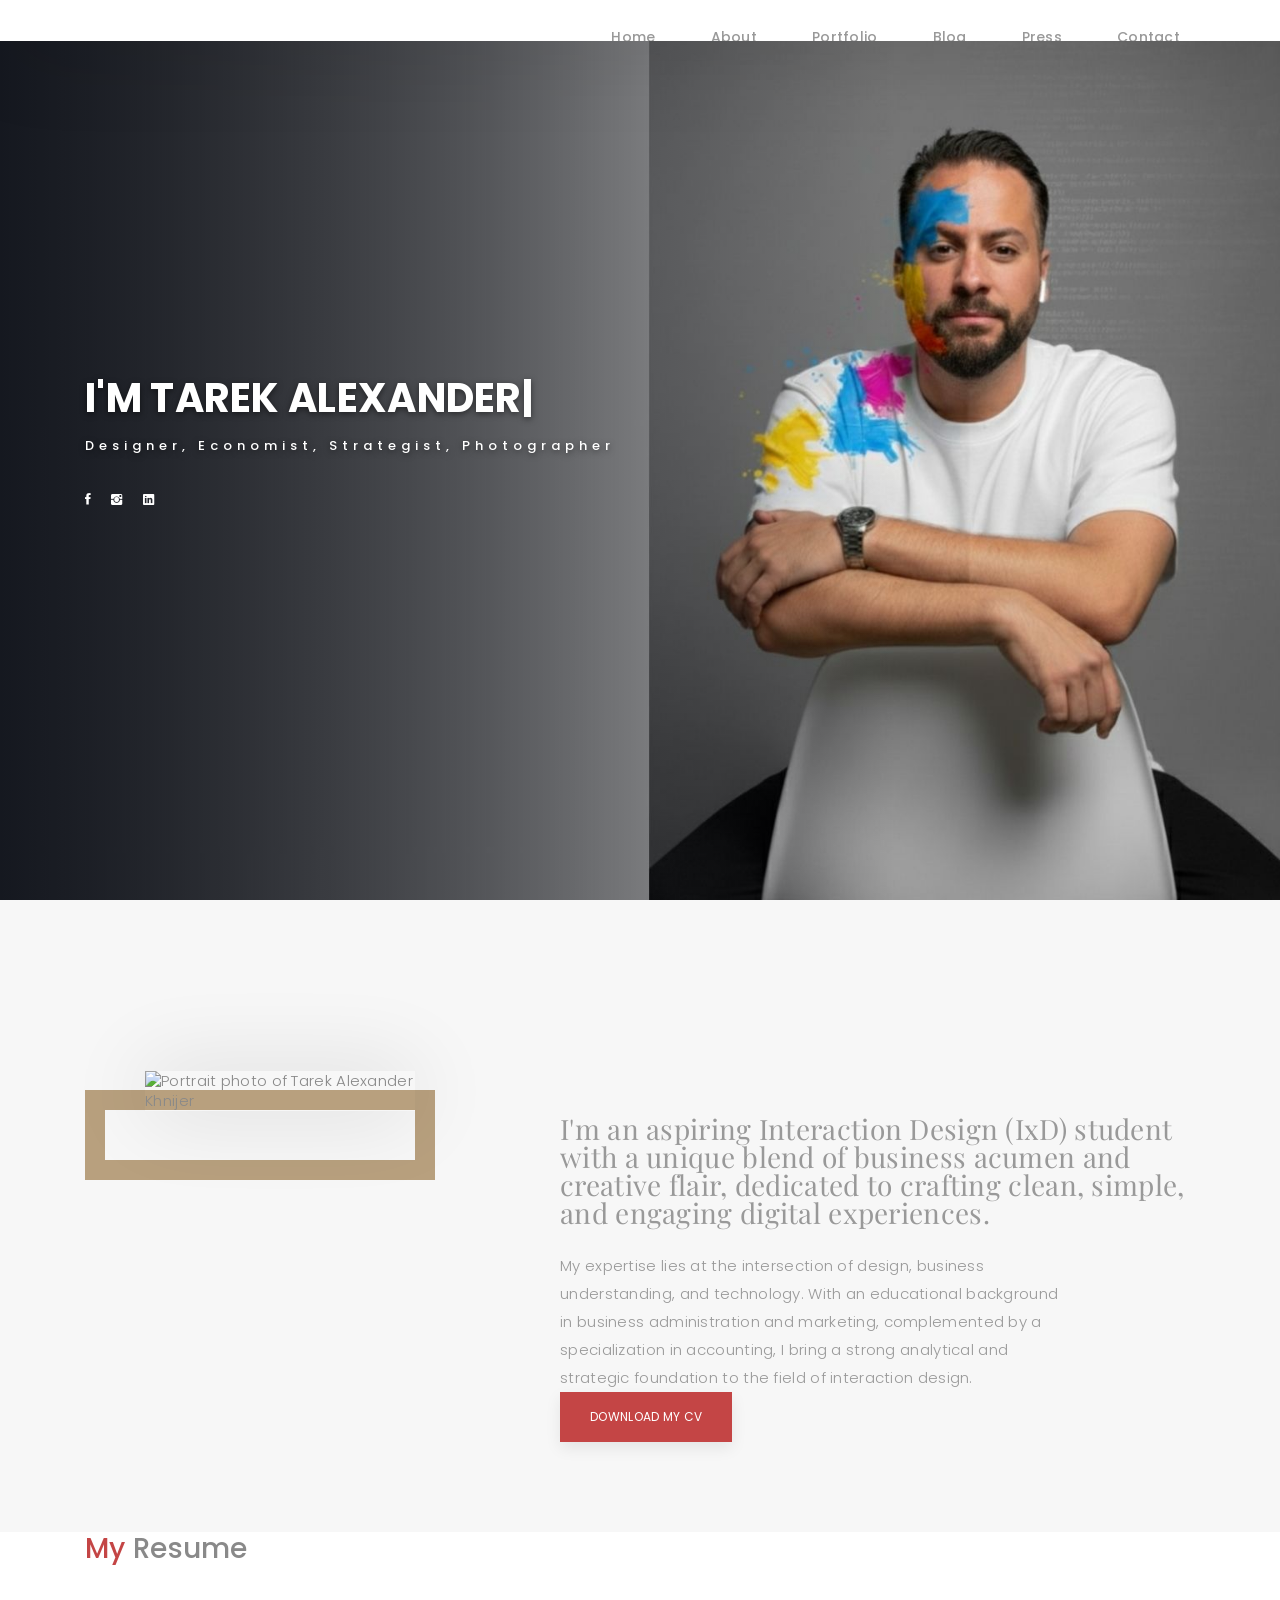
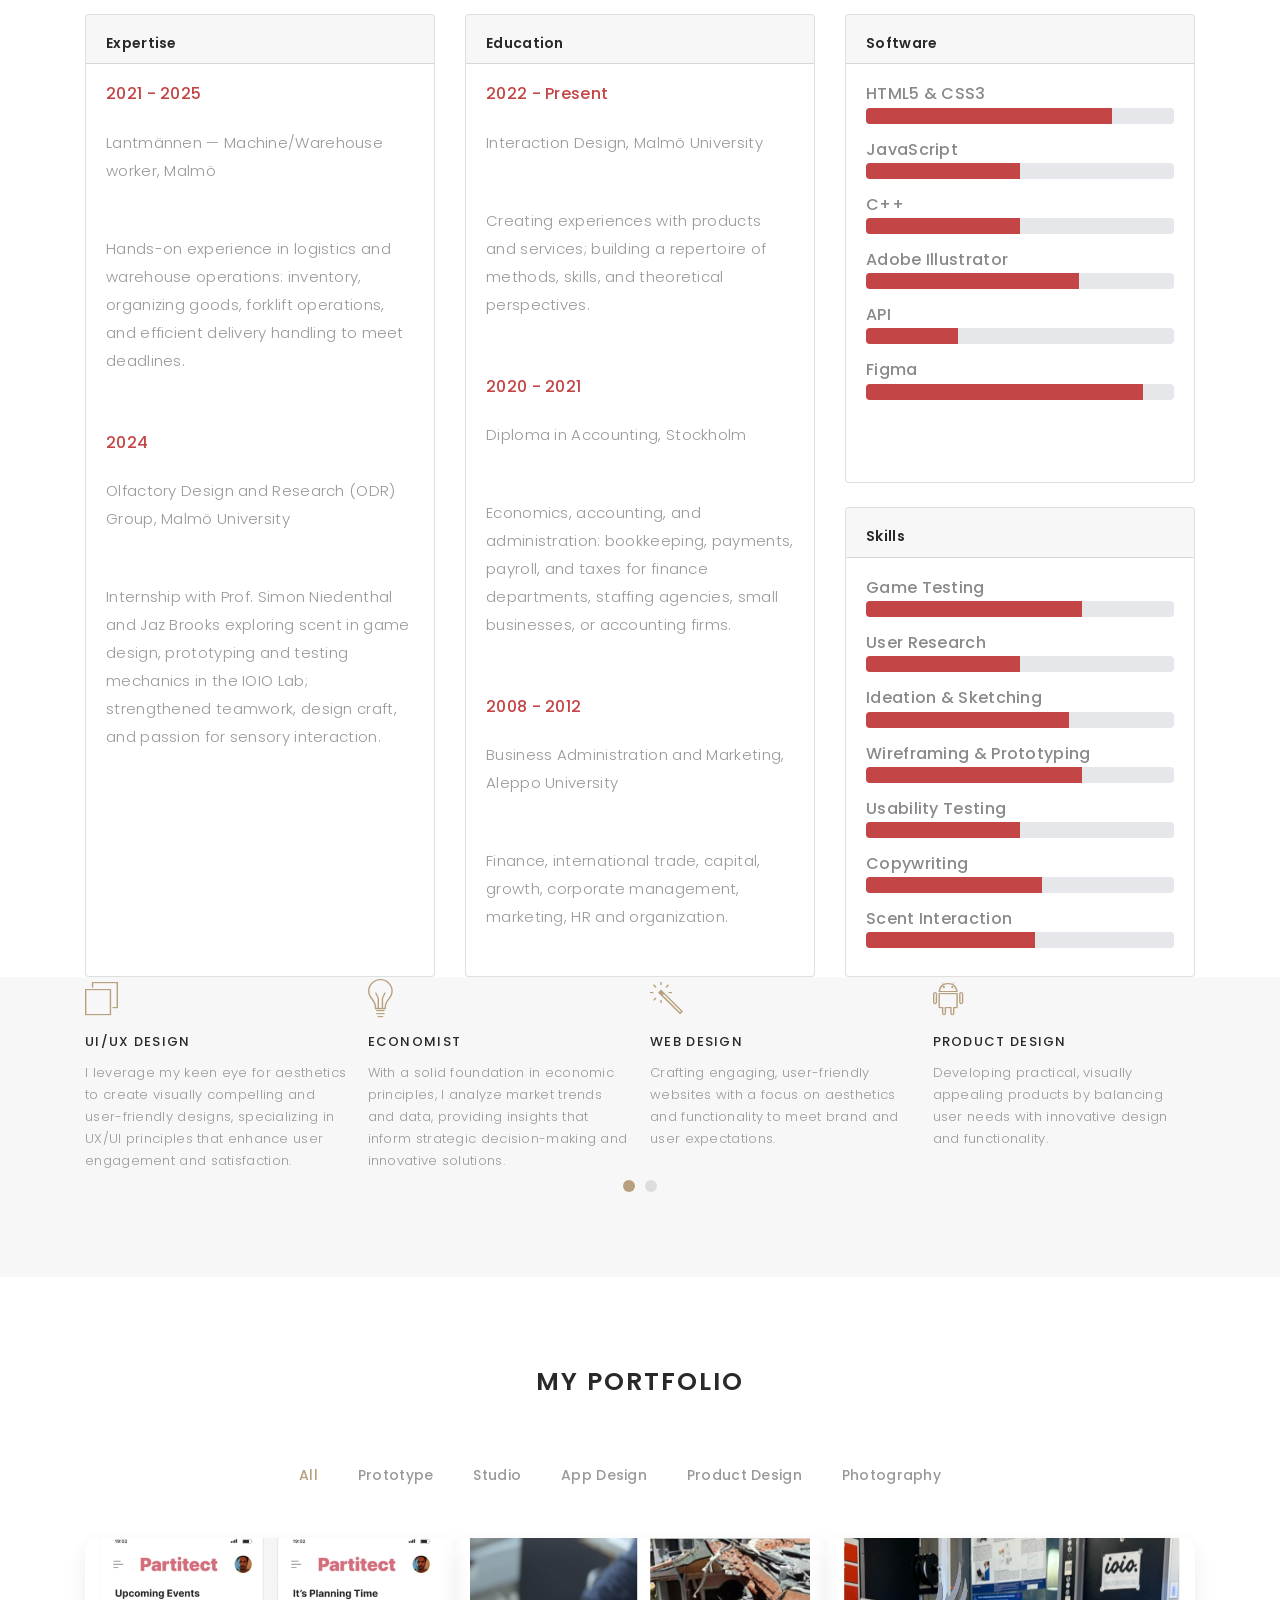
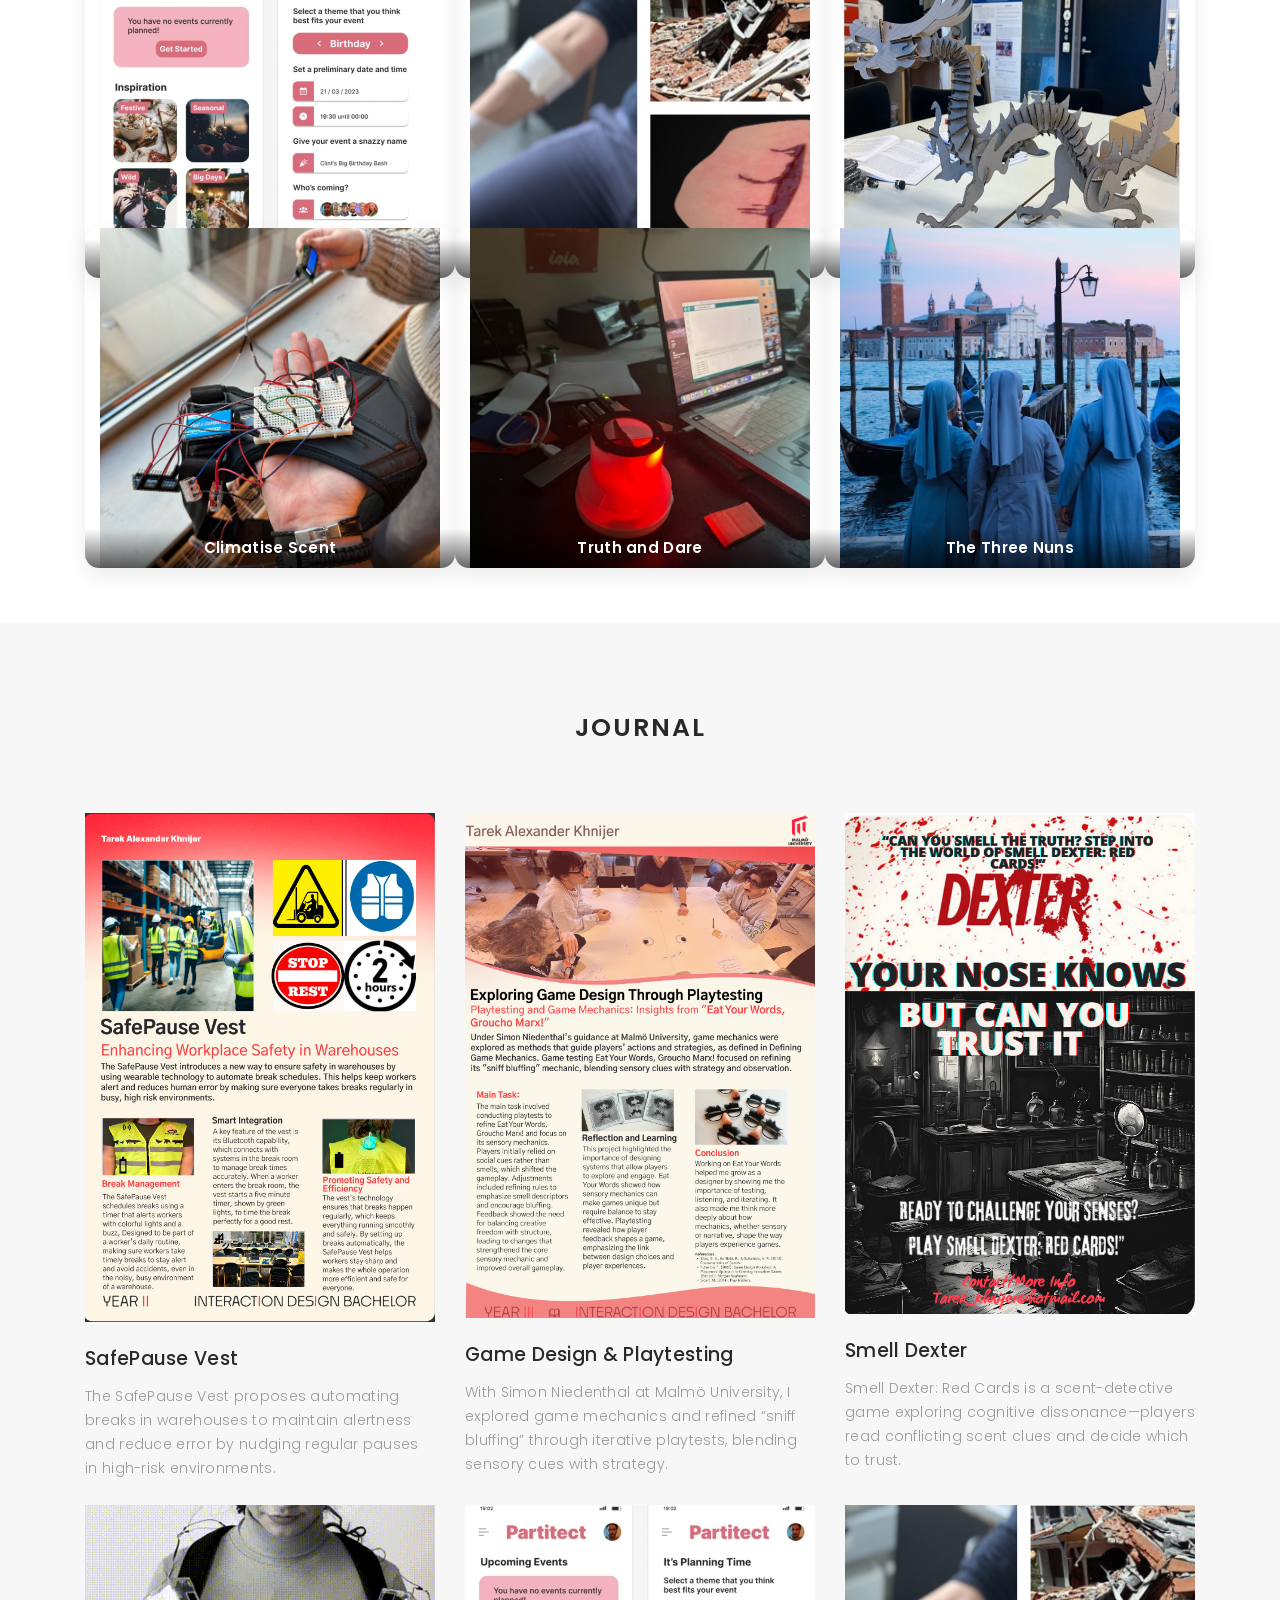
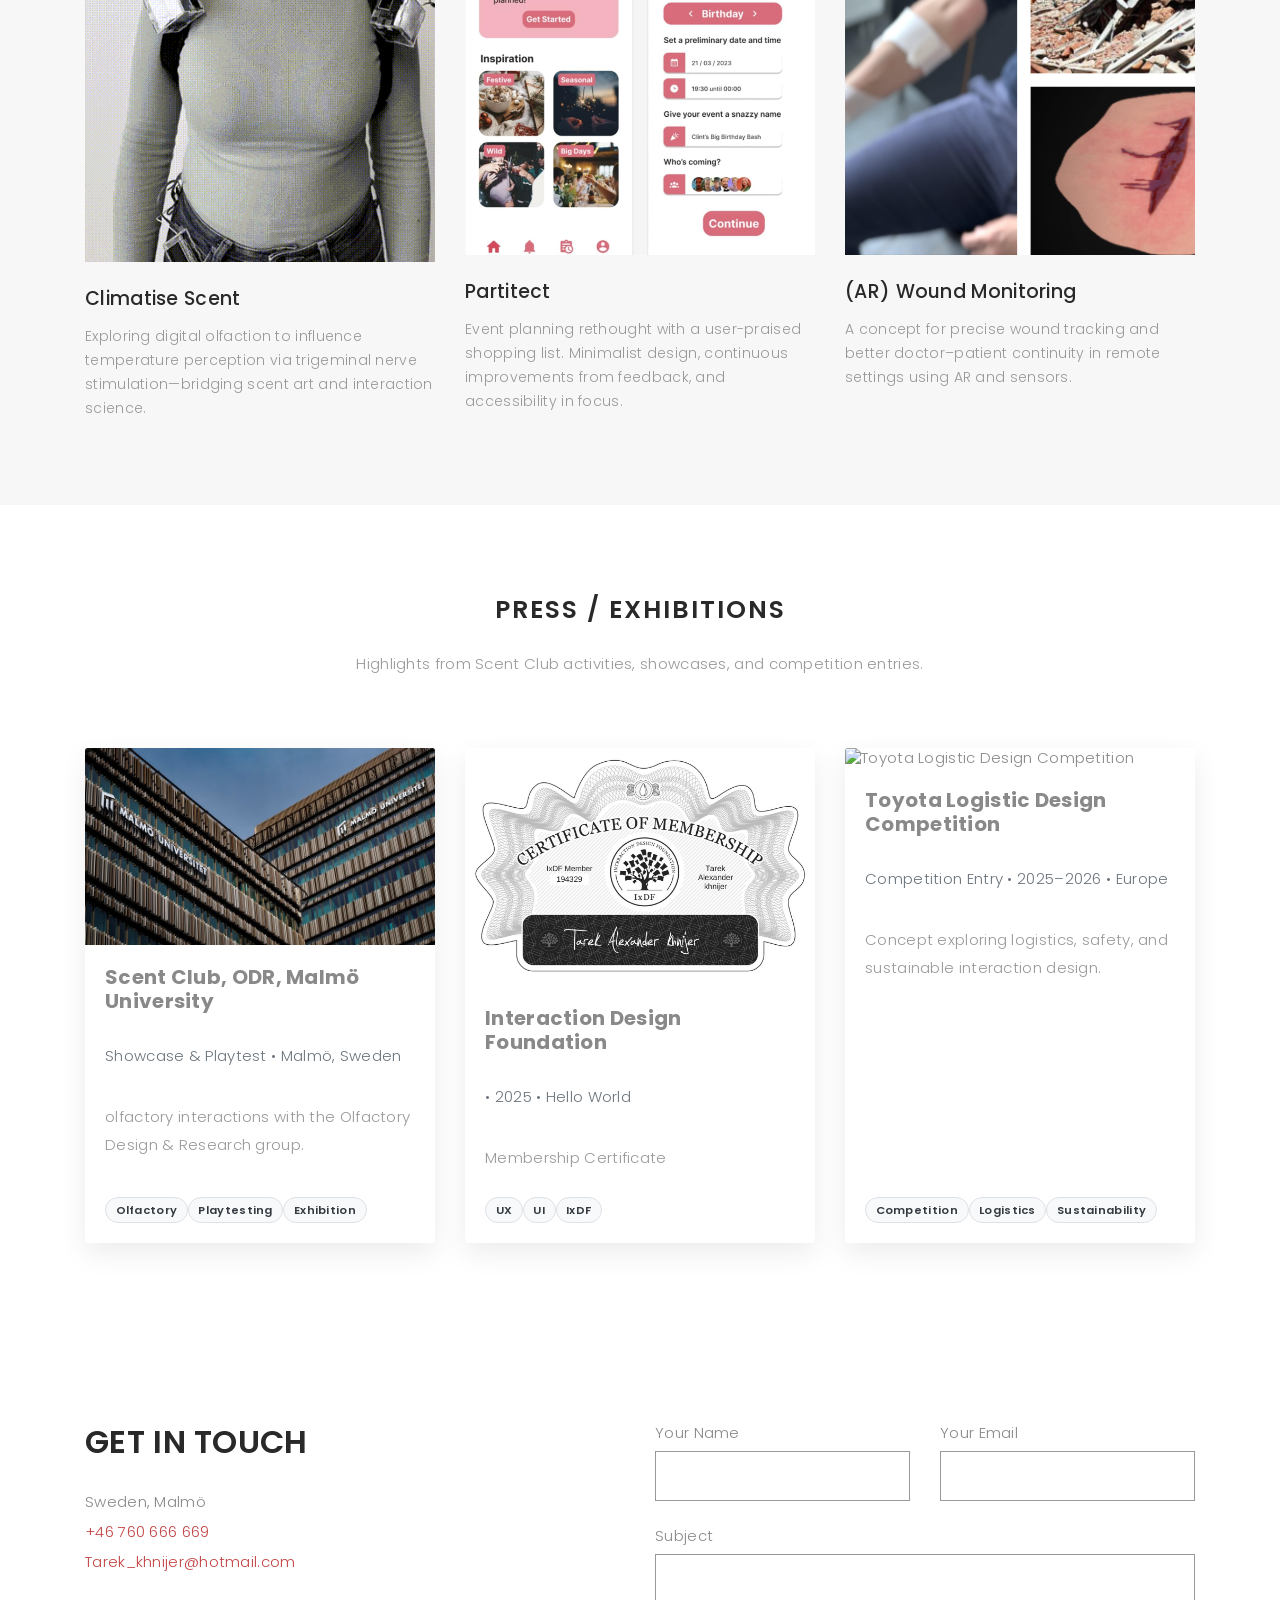
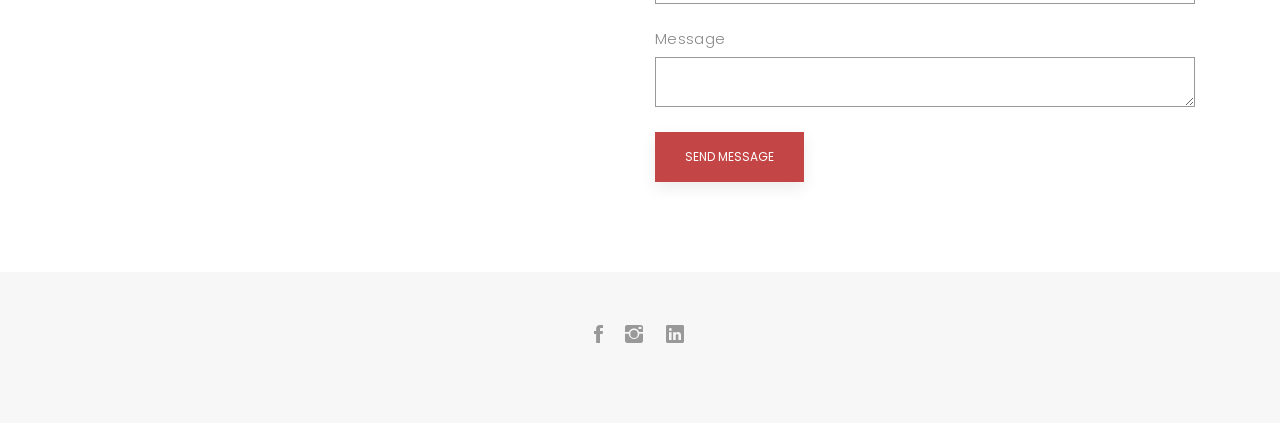
==== index.html @ e1e7cd3e "Update index.html old version 11okt from my laptop" ====
<!DOCTYPE html>
<html lang="en">
<head>
  <!-- meta -->
  <meta charset="utf-8">
  <meta content="width=device-width, initial-scale=1.0" name="viewport">

  <title>Tarek Alexander Khnijer</title>

  <!-- Meta Title -->
  <meta name="title" content="Tarek Alexander Khnijer | Interaction Designer & Portfolio">
  <!-- Meta Description (EN + SV) -->
  <meta name="description" content="Portfolio of Tarek Alexander Khnijer, Interaction Design student in Malmö. Interaktionsdesigner i Malmö med bakgrund inom företagsekonomi och marknadsföring, fokuserar på UX, prototyper och sensorisk design.">
  <!-- Meta Keywords (EN + SV) -->
  <meta name="keywords" content="Tarek Khnijer, Portfolio, Interaction Design, Interaktionsdesign, UX, UI, Prototyping, Game Testing, Speldesign, Malmö University, Malmö Universitet, Designer, Kreativ strategi, Digitala upplevelser, Scent Interaction">

  <!-- Google Fonts -->
  <link href="https://fonts.googleapis.com/css?family=Poppins:300,300i,400,400i,500,500i,600,600i,700,700i|Playfair+Display:400,400i,700,700i,900,900i" rel="stylesheet">

  <!-- Bootstrap CSS File -->
  <link href="lib/bootstrap/css/bootstrap.min.css" rel="stylesheet">

  <!-- Libraries CSS Files -->
  <link href="lib/ionicons/css/ionicons.min.css" rel="stylesheet">
  <link href="lib/owlcarousel/assets/owl.carousel.min.css" rel="stylesheet">
  <link href="lib/magnific-popup/magnific-popup.css" rel="stylesheet">
  <link href="lib/hover/hover.min.css" rel="stylesheet">

  <!-- Main Stylesheet File -->
  <link href="css/style.css" rel="stylesheet">

  <!-- Responsive css -->
  <link href="css/responsive.css" rel="stylesheet">

  <!-- Favicon -->
  <link rel="shortcut icon" href="images/favicon.png">

  <!-- ======================= Custom Overrides ======================= -->
  <style>
    :root{
      --brand:#c44545;        /* أحمر ناعم */
      --brand-600:#a83232;    /* أغمق للهوفر */
      --gold:#d4af37;         /* الذهبي */
      --grey:#dcdcdc;         /* الرمادي الفاتح */
      --ink:#111111;          /* النص */
      --bg:#ffffff;           /* الخلفية */
    }
    #press .card { border:0; box-shadow:0 10px 28px rgba(0,0,0,.08); transition: all .2s ease; }
#press .card:hover { transform:translateY(-3px); box-shadow:0 16px 40px rgba(0,0,0,.12); }
#press .badge { border-radius:999px; padding:.4rem .6rem; font-weight:600; }
#press .card-title { font-weight:700; }
@media (prefers-color-scheme: dark){
  #press .card { background:#0f1524; }
}

    /* الوضع الليلي */
    @media (prefers-color-scheme: dark){
      :root{
        --bg:#0b0f19;
        --ink:#e5e7eb;
        --grey:#334155;
      }
      body{ background:var(--bg); color:var(--ink); }
    }

    /* نصوص وروابط */
    .text-brand, .text-danger{ color:var(--brand) !important; }
    a{ color:var(--brand); text-decoration:none; transition:color .2s ease; }
    a:hover{ color:var(--brand-600); }
    a:focus{ outline:3px solid var(--brand-600); outline-offset:2px; border-radius:4px; }

    /* أزرار (توافق مع البراند) */
    .btn, .btn-brand, .btn-danger{
      transform: translateY(0);
      transition: transform .15s ease, box-shadow .2s ease, background-color .2s ease, border-color .2s ease;
      box-shadow: 0 6px 16px rgba(0,0,0,.08);
      cursor: pointer;
    }
    .btn-brand, .btn-danger{
      background:var(--brand); border-color:var(--brand); color:#fff;
    }
    .btn-brand:hover, .btn-danger:hover{
      background:var(--brand-600); border-color:var(--brand-600);
      transform: translateY(-2px); box-shadow: 0 12px 24px rgba(0,0,0,.12);
    }
    .btn-outline-light{
      border:1px solid rgba(255,255,255,.75); color:#fff;
    }
    .btn-outline-light:hover{ background:rgba(255,255,255,.12); }

    /* =================== الهيدر بخلفية دافئة + تظليل يسار =================== */
    #header.home{
      position: relative;
      min-height:100vh;
      display:flex; align-items:center;
      color:#fff;
      /* نفصل خصائص الخلفية لضبطها بالموبايل */
      background-image:
        linear-gradient(to right, rgba(11,15,25,.75) 0%, rgba(11,15,25,.35) 40%, rgba(11,15,25,0) 70%),
        url('images/home-bg.jpg');
      background-repeat: no-repeat;
      background-size: cover;
      background-position: center right;
      background-attachment: fixed; /* ثابت على الديسكتوب */
      transition: background-position .6s ease;
    }
    #header.home:hover{ background-position: calc(100% - 10px) center; }
    #header .header-content h1, #header .header-content p{
      color:#fff; text-shadow:0 2px 6px rgba(0,0,0,.5);
    }

    /* موبايل/أجهزة لمس: ألغِ fixed لتفادي مشاكل iOS/Android */
    @media (max-width: 991.98px){
      #header.home{
        background-attachment: scroll;
        background-position: center; /* أكثر أمانًا على الشاشات الصغيرة */
      }
    }

    /* بورتفوليو: نص فوق الصور مقروء دائمًا */
    .image-text{
      position:absolute; left:0; right:0; bottom:0; padding:.6rem .8rem; color:#fff; font-weight:600;
      background:linear-gradient(to top, rgba(0,0,0,.6), rgba(0,0,0,0));
    }

    /* Progress bars */
    .progress{ background:#e5e7eb; }
    .progress-bar.bg-danger, .progress-bar.bg-brand{ background:var(--brand) !important; }

    /* تفاعل خفيف لثَمبنايل البورتفوليو */
    .portfolio-thumbnail{ position:relative; overflow:hidden; border-radius:14px; transition: transform .2s ease, box-shadow .25s ease; box-shadow:0 8px 20px rgba(0,0,0,.08); }
    .portfolio-thumbnail img{ display:block; width:100%; transition: transform .35s ease; }
    .portfolio-thumbnail:hover{ transform: translateY(-4px); box-shadow:0 16px 32px rgba(0,0,0,.14); }
    .portfolio-thumbnail:hover img{ transform: scale(1.04); }

    /* =================== مساواة ارتفاع بطاقات الـ Resume =================== */
    #resume .row.equalize{
      display:flex; flex-wrap:wrap; align-items:stretch;
    }
    #resume .row.equalize > [class*="col-"]{
      display:flex; flex-direction:column;
    }
    #resume .row.equalize .card{
      display:flex; flex-direction:column; flex:1 1 auto; justify-content:space-between;
    }
    #resume .row.equalize .card-body{
      display:flex; flex-direction:column; flex:1 1 auto;
    }

    /* احترام تقليل الحركة */
    @media (prefers-reduced-motion: reduce){
      *{ transition:none !important; animation:none !important; }
    }
    @media (max-width: 768px) {
  .hero {
    background-position: 90% center !important; /* جرّب 85–95% حسب صورتك */
  }
}

  </style>
</head>

<body>

  <!-- start section navbar -->
  <nav id="main-nav">
    <div class="row">
      <div class="container">

        

        <div class="responsive"><i data-icon="m" class="ion-navicon-round" aria-label="Open navigation"></i></div>

        <ul class="nav-menu list-unstyled">
          <li><a href="#header" class="smoothScroll">Home</a></li>
          <li><a href="#about" class="smoothScroll">About</a></li>
          <li><a href="#portfolio" class="smoothScroll">Portfolio</a></li>
          <li><a href="#journal" class="smoothScroll">Blog</a></li>
          <li><a href="#press" class="smoothScroll">Press</a></li>
          <li><a href="#contact" class="smoothScroll">Contact</a></li>
        </ul>

      </div>
    </div>
  </nav>
  <!-- End section navbar -->

  <!-- start section header -->
  <div id="header" class="home">
    <div class="container">
      <div class="header-content">
        <h1>I'm <span class="typed"></span></h1>
        <p>Designer, Economist, Strategist, Photographer</p>

        <ul class="list-unstyled list-social">
          <li><a href="https://www.facebook.com/share/1CvKpyGq5f/?mibextid=wwXIfr" target="_blank" rel="noopener" aria-label="Facebook"><i class="ion-social-facebook"></i></a></li>
          <li><a href="https://www.instagram.com/tarekalexanderkhnijer?igsh=MWh1aDJ3eDNhaWhnZA%3D%3D&utm_source=qr" target="_blank" rel="noopener" aria-label="Instagram"><i class="ion-social-instagram"></i></a></li>
          <li><a href="https://www.linkedin.com/in/tarek-alexander-khnijer-a9a128128" target="_blank" rel="noopener" aria-label="LinkedIn"><i class="ion-social-linkedin"></i></a></li>
        </ul>

       
      </div>
    </div>
  </div>
  <!-- End section header -->

  <!-- start section about us -->
  <div id="about" class="paddsection">
    <div class="container">
      <div class="row justify-content-between">

        <div class="col-lg-4">
          <div class="div-img-bg">
            <div class="about-img">
              <img src="images/me.jpg" class="img-responsive" alt="Portrait photo of Tarek Alexander Khnijer" loading="lazy">
            </div>
          </div>
        </div>

        <div class="col-lg-7">
          <div class="about-descr">
            <p class="p-heading">I'm an aspiring Interaction Design (IxD) student with a unique blend of business acumen and creative flair, dedicated to crafting clean, simple, and engaging digital experiences.</p>
            <p class="separator">My expertise lies at the intersection of design, business understanding, and technology. With an educational background in business administration and marketing, complemented by a specialization in accounting, I bring a strong analytical and strategic foundation to the field of interaction design.</p>
            <a href="pdf/TAREK KHNIJER CV.pdf" class="btn btn-brand"><i class="icon-down-circled2"></i> Download My CV</a>
          </div>
        </div>

      </div>
    </div>
  </div>
  <!-- end section about us -->

  <!-- Resume Section -->
  <section class="section" id="resume">
    <div class="container">
      <h3 class="mb-5"><span class="text-brand">My</span> Resume</h3>

      <!-- استخدم equalize + g-4 للمسافات -->
      <div class="row equalize g-4">
        <div class="col-md-6 col-lg-4 d-flex">
          <div class="card flex-fill h-100">
            <div class="card-header">
              <div class="mt-2">
                <h4>Expertise</h4>
                <span class="line"></span>
              </div>
            </div>
            <div class="card-body">
              <h6 class="title text-brand">2021 - 2025</h6>
              <p>Lantmännen — Machine/Warehouse worker, Malmö</p>
              <p class="subtitle">Hands-on experience in logistics and warehouse operations: inventory, organizing goods, forklift operations, and efficient delivery handling to meet deadlines.</p>
              <hr>
              <h6 class="title text-brand">2024</h6>
              <p>Olfactory Design and Research (ODR) Group, Malmö University</p>
              <p class="subtitle">Internship with Prof. Simon Niedenthal and Jaz Brooks exploring scent in game design, prototyping and testing mechanics in the IOIO Lab; strengthened teamwork, design craft, and passion for sensory interaction.</p>
              <div class="mt-auto"></div>
            </div>
          </div>
        </div>

        <div class="col-md-6 col-lg-4 d-flex">
          <div class="card flex-fill h-100">
            <div class="card-header">
              <div class="mt-2">
                <h4>Education</h4>
                <span class="line"></span>
              </div>
            </div>
            <div class="card-body">
              <h6 class="title text-brand">2022 - Present</h6>
              <p>Interaction Design, Malmö University</p>
              <p class="subtitle">Creating experiences with products and services; building a repertoire of methods, skills, and theoretical perspectives.</p>
              <hr>
              <h6 class="title text-brand">2020 - 2021</h6>
              <p>Diploma in Accounting, Stockholm</p>
              <p class="subtitle">Economics, accounting, and administration: bookkeeping, payments, payroll, and taxes for finance departments, staffing agencies, small businesses, or accounting firms.</p>
              <hr>
              <h6 class="title text-brand">2008 - 2012</h6>
              <p>Business Administration and Marketing, Aleppo University</p>
              <p class="subtitle">Finance, international trade, capital, growth, corporate management, marketing, HR and organization.</p>
              <div class="mt-auto"></div>
            </div>
          </div>
        </div>

        <div class="col-lg-4 d-flex">
          <div class="card flex-fill h-100">
            <div class="card-header">
              <div class="pull-left">
                <h4 class="mt-2">Software</h4>
                <span class="line"></span>
              </div>
            </div>
            <div class="card-body pb-2">
              <h6 class="mb-1">HTML5 &amp; CSS3</h6>
              <div class="progress mb-3"><div class="progress-bar bg-brand" role="progressbar" style="width: 80%" aria-valuenow="80" aria-valuemin="0" aria-valuemax="100" aria-label="HTML & CSS skill 80%"></div></div>

              <h6 class="mb-1">JavaScript</h6>
              <div class="progress mb-3"><div class="progress-bar bg-brand" role="progressbar" style="width: 50%" aria-valuenow="50" aria-valuemin="0" aria-valuemax="100" aria-label="JavaScript skill 50%"></div></div>

              <h6 class="mb-1">C++</h6>
              <div class="progress mb-3"><div class="progress-bar bg-brand" role="progressbar" style="width: 50%" aria-valuenow="50" aria-valuemin="0" aria-valuemax="100" aria-label="C++ skill 50%"></div></div>

              <h6 class="mb-1">Adobe Illustrator</h6>
              <div class="progress mb-3"><div class="progress-bar bg-brand" role="progressbar" style="width: 69%" aria-valuenow="69" aria-valuemin="0" aria-valuemax="100" aria-label="Illustrator skill 69%"></div></div>

              <h6 class="mb-1">API</h6>
              <div class="progress mb-3"><div class="progress-bar bg-brand" role="progressbar" style="width: 30%" aria-valuenow="30" aria-valuemin="0" aria-valuemax="100" aria-label="API skill 30%"></div></div>

              <h6 class="mb-1">Figma</h6>
              <div class="progress mb-3"><div class="progress-bar bg-brand" role="progressbar" style="width: 90%" aria-valuenow="90" aria-valuemin="0" aria-valuemax="100" aria-label="Figma skill 90%"></div></div>

              <div class="mt-auto"></div>
            </div>
          </div>

          <div class="card mt-4 flex-fill h-100">
            <div class="card-header">
              <div class="pull-left">
                <h4 class="mt-2">Skills</h4>
                <span class="line"></span>
              </div>
            </div>
            <div class="card-body pb-2">
              <h6 class="mb-1">Game Testing</h6>
              <div class="progress mb-3"><div class="progress-bar bg-brand" role="progressbar" style="width: 70%" aria-valuenow="70" aria-valuemin="0" aria-valuemax="100" aria-label="Game testing 70%"></div></div>

              <h6 class="mb-1">User Research</h6>
              <div class="progress mb-3"><div class="progress-bar bg-brand" role="progressbar" style="width: 50%" aria-valuenow="50" aria-valuemin="0" aria-valuemax="100" aria-label="User research 50%"></div></div>

              <h6 class="mb-1">Ideation & Sketching</h6>
              <div class="progress mb-3"><div class="progress-bar bg-brand" role="progressbar" style="width: 66%" aria-valuenow="66" aria-valuemin="0" aria-valuemax="100" aria-label="Ideation & Sketching 66%"></div></div>

              <h6 class="mb-1">Wireframing & Prototyping</h6>
              <div class="progress mb-3"><div class="progress-bar bg-brand" role="progressbar" style="width: 70%" aria-valuenow="70" aria-valuemin="0" aria-valuemax="100" aria-label="Wireframing & Prototyping 70%"></div></div>

              <h6 class="mb-1">Usability Testing</h6>
              <div class="progress mb-3"><div class="progress-bar bg-brand" role="progressbar" style="width: 50%" aria-valuenow="50" aria-valuemin="0" aria-valuemax="100" aria-label="Usability testing 50%"></div></div>

              <h6 class="mb-1">Copywriting</h6>
              <div class="progress mb-3"><div class="progress-bar bg-brand" role="progressbar" style="width: 57%" aria-valuenow="57" aria-valuemin="0" aria-valuemax="100" aria-label="Copywriting 57%"></div></div>

              <h6 class="mb-1">Scent Interaction</h6>
              <div class="progress mb-3"><div class="progress-bar bg-brand" role="progressbar" style="width: 55%" aria-valuenow="55" aria-valuemin="0" aria-valuemax="100" aria-label="Scent interaction 55%"></div></div>

              <div class="mt-auto"></div>
            </div>
          </div>

        </div>
      </div>

    </div>
  </section>

  <!-- start section services -->
  <div id="services">
    <div class="container">
      <div class="services-carousel owl-theme">

        <div class="services-block">
          <i class="ion-ios-browsers-outline" aria-hidden="true"></i>
          <span>UI/UX DESIGN</span>
          <p class="separator">I leverage my keen eye for aesthetics to create visually compelling and user-friendly designs, specializing in UX/UI principles that enhance user engagement and satisfaction.</p>
        </div>

        <div class="services-block">
          <i class="ion-ios-lightbulb-outline" aria-hidden="true"></i>
          <span>ECONOMIST</span>
          <p class="separator">With a solid foundation in economic principles, I analyze market trends and data, providing insights that inform strategic decision-making and innovative solutions.</p>
        </div>

        <div class="services-block">
          <i class="ion-ios-color-wand-outline" aria-hidden="true"></i>
          <span>WEB DESIGN</span>
          <p class="separator">Crafting engaging, user-friendly websites with a focus on aesthetics and functionality to meet brand and user expectations.</p>
        </div>

        <div class="services-block">
          <i class="ion-social-android-outline" aria-hidden="true"></i>
          <span>PRODUCT DESIGN</span>
          <p class="separator">Developing practical, visually appealing products by balancing user needs with innovative design and functionality.</p>
        </div>

        <div class="services-block">
          <i class="ion-ios-analytics-outline" aria-hidden="true"></i>
          <span>STRATEGIST</span>
          <p class="separator">I apply a blend of analytical and creative thinking to develop comprehensive strategies that align with business goals, driving growth and competitive advantage.</p>
        </div>

        <div class="services-block">
          <i class="ion-ios-camera-outline" aria-hidden="true"></i>
          <span>PHOTOGRAPHY</span>
          <p class="separator">Capturing moments with precision and creativity to tell stories, highlight products, and enhance brand identities through visual storytelling.</p>
        </div>

      </div>
    </div>
  </div>
  <!-- end section services -->

  <!-- start section portfolio -->
  <div id="portfolio" class="text-center paddsection">
    <div class="container">
      <div class="section-title text-center">
        <h2>My Portfolio</h2>
      </div>
    </div>

    <div class="container">
      <div class="row">
        <div class="col-md-12">

          <div class="portfolio-list">
            <ul class="nav list-unstyled" id="portfolio-flters">
              <li class="filter filter-active" data-filter=".all">all</li>
              <li class="filter" data-filter=".branding">Prototype</li>
              <li class="filter" data-filter=".mockups">Studio</li>
              <li class="filter" data-filter=".uikits">App design</li>
              <li class="filter" data-filter=".webdesign">Product design</li>
              <li class="filter" data-filter=".photography">Photography</li>
            </ul>
          </div>

          <div class="portfolio-container">
            <div class="col-lg-4 col-md-6 portfolio-thumbnail all branding uikits webdesign">
              <a class="popup-img" href="images/portfolio/1.jpg">
                <img src="images/portfolio/1.jpg" alt="Partitect app – event planning shopping list UI" loading="lazy">
                <div class="image-text">PARTITECT APP</div>
              </a>
            </div>

            <div class="col-lg-4 col-md-6 portfolio-thumbnail all mockups uikits">
              <a class="popup-img" href="images/portfolio/2.jpg">
                <img src="images/portfolio/2.jpg" alt="Augmented Reality wound monitoring prototype interface" loading="lazy">
                <div class="image-text">(AR) Wound Monitoring</div>
              </a>
            </div>

            <div class="col-lg-4 col-md-6 portfolio-thumbnail all branding webdesign">
              <a class="popup-img" href="images/portfolio/3.jpg">
                <img src="images/portfolio/3.jpg" alt="PyroFrost Drake – creative prototype visuals" loading="lazy">
                <div class="image-text">PyroFrost Drake</div>
              </a>
            </div>

            <div class="col-lg-4 col-md-6 portfolio-thumbnail all mockups webdesign">
              <a class="popup-img" href="images/portfolio/4.jpg">
                <img src="images/portfolio/4.jpg" alt="Climatise Scent – olfactory interaction concept" loading="lazy">
                <div class="image-text">Climatise Scent</div>
              </a>
            </div>

            <div class="col-lg-4 col-md-6 portfolio-thumbnail all webdesign branding">
              <a class="popup-img" href="images/portfolio/5.jpg">
                <img src="images/portfolio/5.jpg" alt="Truth and Dare – UI exploration" loading="lazy">
                <div class="image-text">Truth and Dare</div>
              </a>
            </div>

            <div class="col-lg-4 col-md-6 portfolio-thumbnail all photography">
              <a class="popup-img" href="images/portfolio/6.jpg">
                <img src="images/portfolio/6.jpg" alt="The Three Nuns – photography shot" loading="lazy">
                <div class="image-text">The Three Nuns</div>
              </a>
            </div>

          </div>

        </div>
      </div>
    </div>

  </div>
  <!-- End section portfolio -->

  <!-- start section journal -->
  <div id="journal" class="text-left paddsection">
    <div class="container">
      <div class="section-title text-center">
        <h2>Journal</h2>
      </div>
    </div>

    <div class="container">
      <div class="journal-block">
        <div class="row">

          <div class="col-lg-4 col-md-6">
            <div class="journal-info">
              <a href="blog-single 4.html"><img src="images/blog-post-big.vest.jpg" class="img-responsive" alt="SafePause Vest wearable concept" loading="lazy"></a>
              <div class="journal-txt">
                <h4><a href="blog-single 4.html">SafePause Vest</a></h4>
                <p class="separator">The SafePause Vest proposes automating breaks in warehouses to maintain alertness and reduce error by nudging regular pauses in high-risk environments.</p>
              </div>
            </div>
          </div>

          <div class="col-lg-4 col-md-6">
            <div class="journal-info">
              <a href="blog-single 5.html"><img src="images/blog-post-big.playtesting.jpg" class="img-responsive" alt="Playtesting session – sniff bluffing mechanic" loading="lazy"></a>
              <div class="journal-txt">
                <h4><a href="blog-single 5.html">Game Design &amp; Playtesting</a></h4>
                <p class="separator">With Simon Niedenthal at Malmö University, I explored game mechanics and refined “sniff bluffing” through iterative playtests, blending sensory cues with strategy.</p>
              </div>
            </div>
          </div>

          <div class="col-lg-4 col-md-6">
            <div class="journal-info">
              <a href="blog-single 6.html"><img src="images/blog-post-big.dexter.jpg" class="img-responsive" alt="Smell Dexter: Red Cards – scent detective game concept" loading="lazy"></a>
              <div class="journal-txt">
                <h4><a href="blog-single 6.html">Smell Dexter</a></h4>
                <p class="separator">Smell Dexter: Red Cards is a scent-detective game exploring cognitive dissonance—players read conflicting scent clues and decide which to trust.</p>
              </div>
            </div>
          </div>

          <div class="col-lg-4 col-md-6">
            <div class="journal-info">
              <a href="blog-single.html"><img src="images/blog-post-1.gif" class="img-responsive" alt="Climatise Scent – trigeminal stimulation & temperature perception" loading="lazy"></a>
              <div class="journal-txt">
                <h4><a href="blog-single.html">Climatise Scent</a></h4>
                <p class="separator">Exploring digital olfaction to influence temperature perception via trigeminal nerve stimulation—bridging scent art and interaction science.</p>
              </div>
            </div>
          </div>

          <div class="col-lg-4 col-md-6">
            <div class="journal-info">
              <a href="blog-single2.html"><img src="images/blog-post-2.jpg" class="img-responsive" alt="Partitect – minimalist planning UI" loading="lazy"></a>
              <div class="journal-txt">
                <h4><a href="blog-single2.html">Partitect</a></h4>
                <p class="separator">Event planning rethought with a user-praised shopping list. Minimalist design, continuous improvements from feedback, and accessibility in focus.</p>
              </div>
            </div>
          </div>

          <div class="col-lg-4 col-md-6">
            <div class="journal-info">
              <a href="blog-single3.html"><img src="images/blog-post-3.jpg" class="img-responsive" alt="AR Wound Monitoring – remote post-op care concept" loading="lazy"></a>
              <div class="journal-txt">
                <h4><a href="blog-single3.html">(AR) Wound Monitoring</a></h4>
                <p class="separator">A concept for precise wound tracking and better doctor–patient continuity in remote settings using AR and sensors.</p>
              </div>
            </div>
          </div>

        </div>
      </div>
    </div>

  </div>
  <!-- End section journal -->
<!-- ===================== Press / Exhibitions ===================== -->
<section id="press" class="paddsection">
  <div class="container">
    <div class="section-title text-center">
      <h2>Press / Exhibitions</h2>
      <p class="mb-0">Highlights from Scent Club activities, showcases, and competition entries.</p>
    </div>

    <div class="row g-4">

      <!-- Card 1 -->
      <div class="col-md-6 col-lg-4 d-flex">
        <div class="card flex-fill h-100">
          <img src="images/malmouni.jpg" class="card-img-top" alt="Scent Club activity at Malmö University" loading="lazy">
          <div class="card-body d-flex flex-column">
            <h5 class="card-title mb-1">Scent Club, ODR, Malmö University</h5>
            <p class="text-muted mb-2">Showcase &amp; Playtest • Malmö, Sweden</p>
            <p class="card-text">
               olfactory interactions with the Olfactory Design &amp; Research group.
            </p>
            <div class="mt-auto d-flex gap-2 flex-wrap">
              <span class="badge bg-light text-dark border">Olfactory</span>
              <span class="badge bg-light text-dark border">Playtesting</span>
              <span class="badge bg-light text-dark border">Exhibition</span>
            </div>
         </div>
         <!-- <div class="card-footer bg-transparent">
            <a href="blog-single 5.html" class="btn btn-brand btn-sm">View project</a>
          </div>-->
        </div>
      </div>

      <!-- Card 2 -->
      <div class="col-md-6 col-lg-4 d-flex">
        <div class="card flex-fill h-100">
          <img src="images/membership-certificate.jpg" class="card-img-top" alt="Membership Certificate" loading="lazy">
          <div class="card-body d-flex flex-column">
            <h5 class="card-title mb-1">Interaction Design Foundation</h5>
            <p class="text-muted mb-2"> • 2025 • Hello World</p>
            <p class="card-text">
              Membership Certificate
            </p>
            <div class="mt-auto d-flex gap-2 flex-wrap">
              <span class="badge bg-light text-dark border">UX</span>
              <span class="badge bg-light text-dark border">UI</span>
              <span class="badge bg-light text-dark border">IxDF</span>
            </div>
          </div>
         <!--  <div class="card-footer bg-transparent">
            <a href="blog-single 4.html" class="btn btn-brand btn-sm">View project</a>
          </div>-->
        </div>
      </div>

      <!-- Card 3 -->
      <div class="col-md-6 col-lg-4 d-flex">
        <div class="card flex-fill h-100">
          <img src="images/Toyota.png" class="card-img-top" alt="Toyota Logistic Design Competition" loading="lazy">
          <div class="card-body d-flex flex-column">
            <h5 class="card-title mb-1">Toyota Logistic Design Competition</h5>
            <p class="text-muted mb-2">Competition Entry • 2025–2026 • Europe</p>
            <p class="card-text">
              Concept exploring logistics, safety, and sustainable interaction design.
            </p>
            <div class="mt-auto d-flex gap-2 flex-wrap">
              <span class="badge bg-light text-dark border">Competition</span>
              <span class="badge bg-light text-dark border">Logistics</span>
              <span class="badge bg-light text-dark border">Sustainability</span>
            </div>
          </div>
         <!--  <div class="card-footer bg-transparent">
            <a href="#" class="btn btn-brand btn-sm">Concept PDF</a>
          </div>-->
        </div>
      </div>

    </div>
  </div>
</section>
<!-- =================== /Press / Exhibitions =================== -->

  <!-- start sectoion contact -->
  <div id="contact" class="paddsection">
    
    <div class="container">
      <div class="contact-block1">
        <div class="row">

          <div class="col-lg-6">
            <div class="contact-contact">
              <h2 class="mb-30">GET IN TOUCH</h2>
              <ul class="contact-details">
                <li><span>Sweden, Malmö</span></li>
                <li><span><a href="tel:+46760666669">+46 760 666 669</a></span></li>
                <li><span><a href="mailto:Tarek_khnijer@hotmail.com">Tarek_khnijer@hotmail.com</a></span></li>
              </ul>
            </div>
          </div>

          <div class="col-lg-6">
            <form action="https://formspree.io/f/xjkakdqa" method="POST" class="row g-3">
              <div class="col-md-6">
                <label for="name" class="form-label">Your Name</label>
                <input type="text" id="name" name="name" class="form-control" required>
              </div>
              <div class="col-md-6">
                <label for="email" class="form-label">Your Email</label>
                <input type="email" id="email" name="_replyto" class="form-control" required>
              </div>
              <div class="col-12">
                <label for="subject" class="form-label">Subject</label>
                <input type="text" id="subject" name="subject" class="form-control" required>
              </div>
              <div class="col-12">
                <label for="message" class="form-label">Message</label>
                <textarea id="message" name="message" rows="6" class="form-control" required></textarea>
              </div>
              <!-- Hidden fields -->
              <input type="hidden" name="_subject" value="New message from portfolio">
              <input type="hidden" name="_redirect" value="thanks.html">
              <div class="col-12">
                <button type="submit" class="btn btn-brand">Send Message</button>
              </div>
            </form>
          </div>

        </div>
      </div>
    </div>
  </div>
  <!-- end sectoion contact -->

  <!-- start section footer -->
  <div id="footer" class="text-center">
    <div class="container">
      <div class="socials-media text-center">
        <ul class="list-unstyled">
          <li><a href="https://www.facebook.com/share/1CvKpyGq5f/?mibextid=wwXIfr" target="_blank" rel="noopener" aria-label="Facebook"><i class="ion-social-facebook"></i></a></li>
          <li><a href="https://www.instagram.com/tarekalexanderkhnijer?igsh=MWh1aDJ3eDNhaWhnZA%3D%3D&utm_source=qr" target="_blank" rel="noopener" aria-label="Instagram"><i class="ion-social-instagram"></i></a></li>
          <li><a href="https://www.linkedin.com/in/tarek-alexander-khnijer-a9a128128" target="_blank" rel="noopener" aria-label="LinkedIn"><i class="ion-social-linkedin"></i></a></li>
        </ul>
      </div>
    </div>
  </div>
  <!-- End section footer -->

  <!-- JavaScript Libraries -->
  <script src="lib/jquery/jquery.min.js"></script>
  <script src="lib/jquery/jquery-migrate.min.js"></script>
  <script src="lib/bootstrap/js/bootstrap.bundle.min.js"></script>
  <script src="lib/typed/typed.js"></script>
  <script src="lib/owlcarousel/owl.carousel.min.js"></script>
  <script src="lib/magnific-popup/magnific-popup.min.js"></script>
  <script src="lib/isotope/isotope.pkgd.min.js"></script>

  <!-- Contact Form JavaScript File -->
  <script src="contactform/contactform.js"></script>

  <!-- Typed init (لو مش مفعّل داخل main.js) -->
  <script>
    document.addEventListener('DOMContentLoaded', function(){
      if (window.Typed){
        new Typed('.typed', {
          strings: ['Interaction Designer','UX Researcher','Product Thinker','Scent & Game Prototyper'],
          typeSpeed: 60, backSpeed: 35, backDelay: 1200, loop: true
        });
      }
    });
  </script>

  <!-- Template Main Javascript File -->
  <script src="js/main.js"></script>
</body>
</html>
---- css/style.css ----
/*
  Theme Name: Folio
  Theme URL: https://bootstrapmade.com/folio-bootstrap-portfolio-template/
  Author: BootstrapMade.com
  Author URL: https://bootstrapmade.com
*/

/*  General Styling
/*-----------------------------------------------------------------------------------*/

body {
  background: #ffffff;
  color: #898989;
  font-family: 'Poppins', helvetica;
  font-size: 15px;
  font-weight: 300;
  line-height: 20px;
  letter-spacing: 0.02em;
  overflow-x: hidden;
  margin: 0 auto;
  padding: 0;
  -moz-box-sizing: border-box;
  -ms-box-sizing: border-box;
  -o-box-sizing: border-box;
  -webkit-box-sizing: border-box;
  box-sizing: border-box;
}

h1, h2, h3, h4, h5, h6 {
  margin: 0;
}

h2 {
  color: #292929;
  font-weight: 600;
}

h4 {
  color: #292929;
  font-size: 14px;
  font-weight: 600;
}

a {
  color: #292929;
  text-decoration: none !important;
  -moz-transition: all 0.5s ease-in-out 0s;
  -ms-transition: all 0.5s ease-in-out 0s;
  -o-transition: all 0.5s ease-in-out 0s;
  -webkit-transition: all 0.5s ease-in-out 0s;
  transition: all 0.5s ease-in-out 0s;
}

a:hover {
  -moz-transition: all 0.5s ease-in-out 0s;
  -ms-transition: all 0.5s ease-in-out 0s;
  -o-transition: all 0.5s ease-in-out 0s;
  -webkit-transition: all 0.5s ease-in-out 0s;
  transition: all 0.5s ease-in-out 0s;
}

a:hover, a:focus {
  color: #b8a07e;
  text-decoration: underline;
}

nav ul li a {
  padding: 2px 0 0 0;
  position: relative;
  display: block;
  font-size: 12px;
  color: #999999;
  letter-spacing: 0.1em;
  font-weight: 500;
  line-height: 14px;
  text-transform: uppercase;
  -moz-transition: all 0.5s ease-in-out 0s;
  -ms-transition: all 0.5s ease-in-out 0s;
  -o-transition: all 0.5s ease-in-out 0s;
  -webkit-transition: all 0.5s ease-in-out 0s;
  transition: all 0.5s ease-in-out 0s;
}

p {
  margin: 25px 0;
  padding: 0;
  font-size: 15px;
  color: #999999;
  line-height: 28px;
}

::-moz-selection {
  background: #b8a07e;
  color: #fff;
}

::selection {
  background: #b8a07e;
  color: #fff;
}

.btn {
  background: #333;
  border: medium none;
  border-radius: 0;
  color: #fff;
  font-size: 12px;
  height: 50px;
  line-height: 50px;
  padding: 0 30px;
  text-transform: uppercase;
}

.btn:hover, .btn:focus {
  color: #fff;
}

.padDiv {
  padding: 30px 20px;
}

.section-title {
  margin-bottom: 70px;
}

.section-title h2 {
  font-size: 25px;
  letter-spacing: 2px;
  text-transform: uppercase;
}

.form-control {
  background-color: transparent;
  border: 1px solid #999;
  border-radius: 0;
  color: #999999;
  font-size: 12px;
  font-weight: 500;
  height: 50px;
  letter-spacing: 0.1em;
  padding-left: 10px;
  margin: 0 0 25px 0;
  line-height: 14px;
  text-transform: uppercase;
}

.form-control:focus {
  box-shadow: none;
  outline: 0 none;
}

.paddsection {
  padding-top: 90px;
  padding-bottom: 90px;
}

.paddsections {
  padding-top: 90px;
  padding-bottom: 90px !important;
}

.hvr-shutter-in-horizontal::before {
  background: #333;
}

.hvr-shutter-in-horizontal:hover {
  background: #b8a07e;
}

.mb-30 {
  margin-bottom: 30px;
}

/*-----------------------------------------------------------------------------------*/
/*  Navbar Top
/*-----------------------------------------------------------------------------------*/

nav {
  position: fixed;
  background: #fff;
  z-index: 1000;
  width: 100%;
  padding: 20px;
  display: none;
  -webkit-box-shadow: 0px 2px 92px 0px rgba(0, 0, 0, 0.18);
  -moz-box-shadow: 0px 2px 92px 0px rgba(0, 0, 0, 0.18);
  box-shadow: 0px 2px 92px 0px rgba(0, 0, 0, 0.18);
}

.nav-menu {
  float: right;
  line-height: 32px;
  margin-bottom: 0;
  padding-top: 16px;
}

nav ul li {
  float: left;
  margin-right: 15px;
  font-family: 'Poppins', sans-serif;
  font-size: 14px;
  margin-left: 40px;
}

nav ul li a {
  padding: 2px 0 0 0;
  position: relative;
  display: block;
  font-size: 14px;
  color: #999999;
  font-family: 'Poppins', helvetica;
  font-weight: 500;
  line-height: 16px;
  text-transform: uppercase;
  letter-spacing: 0.02em;
  text-transform: capitalize;
}

.logo {
  float: left;
}

.logo img {
  width: 100px;
  height: 50px;
}

.responsive {
  display: none;
  font-size: 23px;
}

.active {
  color: #afafaf;
}

/*----------------------------------------------------------------------------------*/
/*  Header
/*-----------------------------------------------------------------------------------*/

#header {
  background: url("../images/home-bg.jpg") repeat scroll center center / cover;
  height: 100vh;
  width: 100%;
}


#header .header-content {
  height: 100vh;
  text-align: left;
  width: 100%;
  display: flex;
  justify-content: center;
  flex-direction: column;
}

.header-content h1 {
  font-size: 40px;
  font-weight: 700;
  margin-bottom: 10px;
  text-transform: uppercase;
  color: #fff;
}

.header-content p {
  font-size: 13px;
  letter-spacing: 5px;
  margin-top: 0;
  margin-bottom: 30px;
  text-transform: capitalize;
  color: #fff;
  font-weight: 500;
}

.header-content .list-social li {
  float: left;
  margin-right: 20px;
}

.header-content .list-social li i {
  color: #fff;
  font-size: 15px;
}

/*-----------------------------------------------------------------------------------*/
/*  Aout-us
/*-----------------------------------------------------------------------------------*/

#about {
  width: 100%;
  height: auto;
  background: #f7f7f7;
  padding-top: 190px;
}

#about .div-img-bg {
  padding-bottom: 30px;
  border: 20px solid #b8a07e;
}

#about .div-img-bg .about-img img {
  width: 100%;
  box-shadow: 0px 0px 85px 0px rgba(0, 0, 0, 0.14);
  margin-top: -60px;
  margin-left: 40px;
  height: 400px;
  object-fit: cover;
}

#about .about-descr .p-heading {
  font-family: 'Playfair Display', serif;
  font-size: 28px;
  text-align: left;
}

#about .about-descr .separator {
  max-width: 80%;
  margin-bottom: 0;
  text-align: left;
}

/*-----------------------------------------------------------------------------------*/
/*   Services
/*-----------------------------------------------------------------------------------*/

#services {
  background: #f7f7f7;
  position: relative;
  padding-bottom: 80px;
}

.owl-item {
  float: left;
}
.services-block span {
  margin: 10px 0;
  position: relative;
  font-size: 13px;
  color: #292929;
  letter-spacing: 0.1em;
  font-weight: 500;
  text-transform: uppercase;
  display: block;
}

.services-block .separator {
  margin: 0;
  font-size: 13px;
  line-height: 22px;
}

.services-block i {
  font-size: 44px;
  color: #b8a07e;
  line-height: 44px;
}


.services-carousel  .owl-stage-outer {
  overflow: hidden;
}

.services-carousel .owl-dots {
  margin-top: 5px;
  text-align: center;
}

.services-carousel .owl-dot {
  display: inline-block;
  margin: 0 5px;
  width: 12px !important;
  height: 12px !important;
  border-radius: 50%;
  border: 0;
  padding: 0 !important;
  background-color: #ddd;
  cursor: pointer;
}

.services-carousel .owl-dot.active {
  background-color: #b8a07e;
}

.owl-nav {
  display: none;
}


/*-----------------------------------------------------------------------------------*/
/*  Portfolio
/*-----------------------------------------------------------------------------------*/

#portfolio {
  position: relative;
  padding-bottom: 50px;
}

#portfolio .portfolio-list {
  margin-bottom: 50px;
}

#portfolio .portfolio-list .nav {
  display: inline-block;
  margin: 0;
}

#portfolio .portfolio-list .nav li {
  margin: 0 40px 0 0;
  float: left;
  font-size: 14px;
  color: #999999;
  line-height: 16px;
  cursor: pointer;
  font-family: 'Poppins', helvetica;
  font-weight: 500;
  letter-spacing: 0.02em;
  text-transform: capitalize;
  -moz-transition: all 0.5s ease-in-out 0s;
  -ms-transition: all 0.5s ease-in-out 0s;
  -o-transition: all 0.5s ease-in-out 0s;
  -webkit-transition: all 0.5s ease-in-out 0s;
  transition: all 0.5s ease-in-out 0s;
}

#portfolio .portfolio-list .nav li:hover, #portfolio .portfolio-list .nav li.filter-active  {
  color: #b8a07e;
  -moz-transition: all 0.5s ease-in-out 0s;
  -ms-transition: all 0.5s ease-in-out 0s;
  -o-transition: all 0.5s ease-in-out 0s;
  -webkit-transition: all 0.5s ease-in-out 0s;
  transition: all 0.5s ease-in-out 0s;
}

#portfolio .portfolio-container {
  display: inline-block;
  margin-bottom: 50px;
  width: 100%;
}

.portfolio-thumbnail {
  margin-bottom: 30px;
  overflow: hidden;
  min-height: 260px;
}

.portfolio-thumbnail img {
  max-width: 100%;
}

/*-----------------------------------------------------------------------------------*/
/*  Journal
/*-----------------------------------------------------------------------------------*/

#journal,  #journal-blog {
  height: auto;
  width: 100%;
  background: #f7f7f7;
  padding-bottom: 60px;
  position: relative;
}

#journal-blog {
  background: #fff;
  padding-bottom: 30px;
}

#journal .journal-block {
  display: inline-block;
  height: auto;
  width: 100%;
}

#journal .journal-block .journal-info {
  position: relative;
}

.journal-block .journal-info img {
  max-width: 100%;
}

.journal-block .journal-info .journal-txt {
  padding: 25px 0px;
  position: relative;
}

.journal-block .journal-info .journal-txt h4 a {
  display: block;
  font-size: 19px;
  line-height: 24px;
  margin: 0 0 13px 0;
  font-weight: 500;
  color: #292929;
  -moz-transition: all 0.5s ease-in-out 0s;
  -ms-transition: all 0.5s ease-in-out 0s;
  -o-transition: all 0.5s ease-in-out 0s;
  -webkit-transition: all 0.5s ease-in-out 0s;
  transition: all 0.5s ease-in-out 0s;
}

.journal-block .journal-info .journal-txt h4 a:hover {
  color: #b8a07e;
  -moz-transition: all 0.5s ease-in-out 0s;
  -ms-transition: all 0.5s ease-in-out 0s;
  -o-transition: all 0.5s ease-in-out 0s;
  -webkit-transition: all 0.5s ease-in-out 0s;
  transition: all 0.5s ease-in-out 0s;
}

.journal-block .journal-info .journal-txt p {
  margin: 0;
  font-size: 14px;
  line-height: 24px;
}

/*-----------------------------------------------------------------------------------*/
/*  Contact
/*-----------------------------------------------------------------------------------*/

#contact {
  height: auto;
  width: 100%;
}

.contact-details {
  list-style: none;
  margin: 0;
  padding: 0;
}

.contact-details li {
  padding-bottom: 10px;
}

#contact input, #contact textarea {
  width: 100%;
}


#contact  #sendmessage {
  color: #18d26e;
  border: 1px solid #18d26e;
  display: none;
  text-align: center;
  padding: 15px;
  font-weight: 600;
  margin: 15px;
}

#contact  #errormessage {
  color: red;
  display: none;
  border: 1px solid red;
  text-align: center;
  padding: 15px;
  font-weight: 600;
  margin: 15px;
}

#contact #sendmessage.show, #contact #errormessage.show, #contact .show {
  display: block;
}

#contact .validation {
  color: red;
  display: none;
  margin: 0 0 20px;
  font-weight: 400;
  font-size: 13px;
}

/*-----------------------------------------------------------------------------------*/
/*  Footer
/*-----------------------------------------------------------------------------------*/

#footer {
  background: #f7f7f7;
  padding-top: 50px;
  padding-bottom: 50px;
}

#footer .socials-media {
  width: 100%;
}

#footer .socials-media ul {
  display: inline-block;
  float: none;
  margin: 0 0 20px 0;
}

#footer .socials-media ul li {
  float: left;
  margin-left: 10px;
  margin-right: 10px;
}

#footer .socials-media ul li a {
  font-size: 24px;
  color: #999;
  letter-spacing: 0.1em;
  font-weight: 500;
  background: transparent;
  text-transform: uppercase;
  -moz-transition: all 0.5s ease-in-out 0s;
  -ms-transition: all 0.5s ease-in-out 0s;
  -o-transition: all 0.5s ease-in-out 0s;
  -webkit-transition: all 0.5s ease-in-out 0s;
  transition: all 0.5s ease-in-out 0s;
}

#footer .socials-media ul li a:hover {
  color: #b8a07e;
  -moz-transition: all 0.5s ease-in-out 0s;
  -ms-transition: all 0.5s ease-in-out 0s;
  -o-transition: all 0.5s ease-in-out 0s;
  -webkit-transition: all 0.5s ease-in-out 0s;
  transition: all 0.5s ease-in-out 0s;
}

#footer p {
  font-size: 12px;
  letter-spacing: 0.1em;
  font-weight: 500;
  margin-top: 0;
  text-transform: uppercase;
}

.credits {
  font-size: 13px;
}
---- css/responsive.css ----
/** Width between 1200x to 0
 *  ~~~~~~~~~~~~~~~~~~~~~~~~~~~~~~~~~~~~
 */

@media (min-width: 1200px) {

}

/** Width between 992px to 1199px
 *  ~~~~~~~~~~~~~~~~~~~~~~~~~~~~~~~~~~~~
 */

@media (min-width: 992px) and (max-width: 1199px) {
  
}

/** Width between 768px to 991px
 *  ~~~~~~~~~~~~~~~~~~~~~~~~~~~~~~~~~~~~
 */

@media (min-width: 768px) and (max-width: 991px) {
  /* Navbar */
  nav {
    padding: 10px 15px;
  }
  .nav-menu {
    margin-top: 40px;
    display: none;
    float: none;
    width: 100%;
  }
  .nav-menu li {
    float: none;
    width: 100%;
    text-align: center;
    border-top: 1px solid #f7f7f7;
    line-height: 45px;
    margin-left: 0;
    padding-top: 10px;
    padding-bottom: 10px;
  }
  .responsive {
    float: right;
    padding-top: 15px;
    display: block;
  }
  /* About */
  .head-info .header-content .cmaster h1 {
    font-size: 32px;
  }
  #about .div-img-bg {
    padding: 0;
  }
  #about .div-img-bg .about-img img {
    margin-top: 0%;
    margin-left: calc(0% - 0px);
  }
  #about .about-descr .p-heading {
    font-size: 20px;
  }
  #about .about-descr .separator {
    max-width: 100%;
    margin-bottom: 0;
  }
  /* portfolio */
  #portfolio .portfolio-list .nav li {
    float: none;
    margin: 20px;
    display: inline-block;
  }
  /* journal */
  #journal .journal-block .journal-info {
    margin-bottom: 30px;
  }
  /* Contact */
  .contact-contact {
    margin-bottom: 30px;
  }
  /* Footer */
  #footer .socials-media ul li {
    margin-right: 0;
    margin-left: 0;
    float: none;
    display: inline-block;
  }
}

/** Width between 767px to 0
 *  ~~~~~~~~~~~~~~~~~~~~~~~~~~~~~~~~~~~~
 */

@media (max-width: 767px) {
  /* Navbar */
  nav {
    padding: 20px 15px;
  }
  .nav-menu {
    margin-top: 40px;
    display: none;
    float: none;
    width: 100%;
  }
  .nav-menu li {
    float: none;
    width: 100%;
    text-align: center;
    border-top: 1px solid #f7f7f7;
    line-height: 45px;
    margin-left: 0;
    padding-top: 10px;
    padding-bottom: 10px;
  }
  .responsive {
    float: right;
    padding-top: 15px;
    display: block;
  }
  /* About */
  .head-info .header-content h1 {
    font-size: 32px;
  }
  #about .div-img-bg {
    padding: 0;
  }
  #about .div-img-bg .about-img img {
    margin-top: 0%;
    margin-left: calc(0% - 0px);
  }
  #about .about-descr .p-heading {
    font-size: 20px;
  }
  #about .about-descr .separator {
    max-width: 100%;
    margin-bottom: 0;
  }
  /* portfolio */
  #portfolio .portfolio-list .nav li {
    float: none;
    margin: 20px;
    display: inline-block;
  }
  /* journal */
  #journal .journal-block .journal-info {
    margin-bottom: 30px;
  }
  /* Contact */
  .contact-contact {
    margin-bottom: 30px;
  }
  /* Footer */
  #footer .socials-media ul li {
    margin-right: 0;
    margin-left: 0;
    float: none;
    display: inline-block;
  }
}

/** Width between 600px to 0
 *  ~~~~~~~~~~~~~~~~~~~~~~~~~~~~~~~~~~~~
 */

@media (max-width: 600px) {
  /* Navbar */
  nav {
    padding: 20px 15px;
  }
  .nav-menu {
    margin-top: 40px;
    display: none;
    float: none;
    width: 100%;
  }
  .nav-menu li {
    float: none;
    width: 100%;
    text-align: center;
    border-top: 1px solid #f7f7f7;
    line-height: 45px;
    margin-left: 0;
    padding-top: 10px;
    padding-bottom: 10px;
  }
  .responsive {
    float: right;
    padding-top: 15px;
    display: block;
  }
  /* About */
  .head-info .header-content h1 {
    font-size: 32px;
  }
  #about .div-img-bg {
    padding: 0;
  }
  #about .div-img-bg .about-img img {
    margin-top: 0%;
    margin-left: calc(0% - 0px);
  }
  #about .about-descr .p-heading {
    font-size: 20px;
  }
  #about .about-descr .separator {
    max-width: 100%;
    margin-bottom: 0;
  }
  /* portfolio */
  #portfolio .portfolio-list .nav li {
    float: none;
    margin: 10px;
    display: inline-block;
  }
  /* journal */
  #journal .journal-block .journal-info {
    margin-bottom: 30px;
  }
  /* Contact */
  .contact-contact {
    margin-bottom: 30px;
  }
  /* Footer */
  #footer .socials-media ul li {
    margin-right: 0;
    margin-left: 0;
    float: none;
    display: inline-block;
  }
}

/** Width between 480px to 0
 *  ~~~~~~~~~~~~~~~~~~~~~~~~~~~~~~~~~~~~
 */

@media (max-width: 480px) {
  /* Navbar */
  nav {
    padding: 20px 15px;
  }
  .nav-menu {
    margin-top: 40px;
    display: none;
    float: none;
    width: 100%;
  }
  .nav-menu li {
    float: none;
    width: 100%;
    text-align: center;
    border-top: 1px solid #f7f7f7;
    line-height: 45px;
    margin-left: 0;
    padding-top: 10px;
    padding-bottom: 10px;
  }
  .responsive {
    float: right;
    padding-top: 15px;
    display: block;
  }
  /* About */
  .head-info .header-content h1 {
    font-size: 32px;
  }
  #about .div-img-bg {
    padding: 0;
  }
  #about .div-img-bg .about-img img {
    margin-top: 0%;
    margin-left: calc(0% - 0px);
  }
  #about .about-descr .p-heading {
    font-size: 20px;
  }
  #about .about-descr .separator {
    max-width: 100%;
    margin-bottom: 0;
  }
  /* portfolio */
  #portfolio .portfolio-list .nav li {
    float: none;
    margin: 20px;
  }
  /* journal */
  #journal .journal-block .journal-info {
    margin-bottom: 30px;
  }
  /* Contact */
  .contact-contact {
    margin-bottom: 30px;
  }
  /* Footer */
  #footer .socials-media ul li {
    margin-right: 0;
    margin-left: 0;
    float: none;
    display: inline-block;
  }
}

/** Width between 320px to 0
 *  ~~~~~~~~~~~~~~~~~~~~~~~~~~~~~~~~~~~~
 */

@media (max-width: 320px) {
  /* Navbar */
  nav {
    padding: 20px 15px;
  }
  .nav-menu {
    margin-top: 40px;
    display: none;
    float: none;
    width: 100%;
  }
  .nav-menu li {
    float: none;
    width: 100%;
    text-align: center;
    border-top: 1px solid #f7f7f7;
    line-height: 45px;
    margin-left: 0;
    padding-top: 10px;
    padding-bottom: 10px;
  }
  .responsive {
    float: right;
    padding-top: 15px;
    display: block;
  }
  /* About */
  .head-info .header-content h1 {
    font-size: 32px;
  }
  #about .div-img-bg {
    padding: 0;
  }
  #about .div-img-bg .about-img img {
    margin-top: 0%;
    margin-left: calc(0% - 0px);
  }
  #about .about-descr .p-heading {
    font-size: 20px;
  }
  #about .about-descr .separator {
    max-width: 100%;
    margin-bottom: 0;
  }
  /* portfolio */
  #portfolio .portfolio-list .nav li {
    float: none;
    margin: 20px;
  }
  /* journal */
  #journal .journal-block .journal-info {
    margin-bottom: 30px;
  }
  /* Contact */
  .contact-contact {
    margin-bottom: 30px;
  }
  /* Footer */
  #footer .socials-media ul li {
    margin-right: 0;
    margin-left: 0;
    float: none;
    display: inline-block;
  }
  /* Single page */
  .entry-comments-body span {
    display: inline-block;
    margin-right: 0;
  }
}
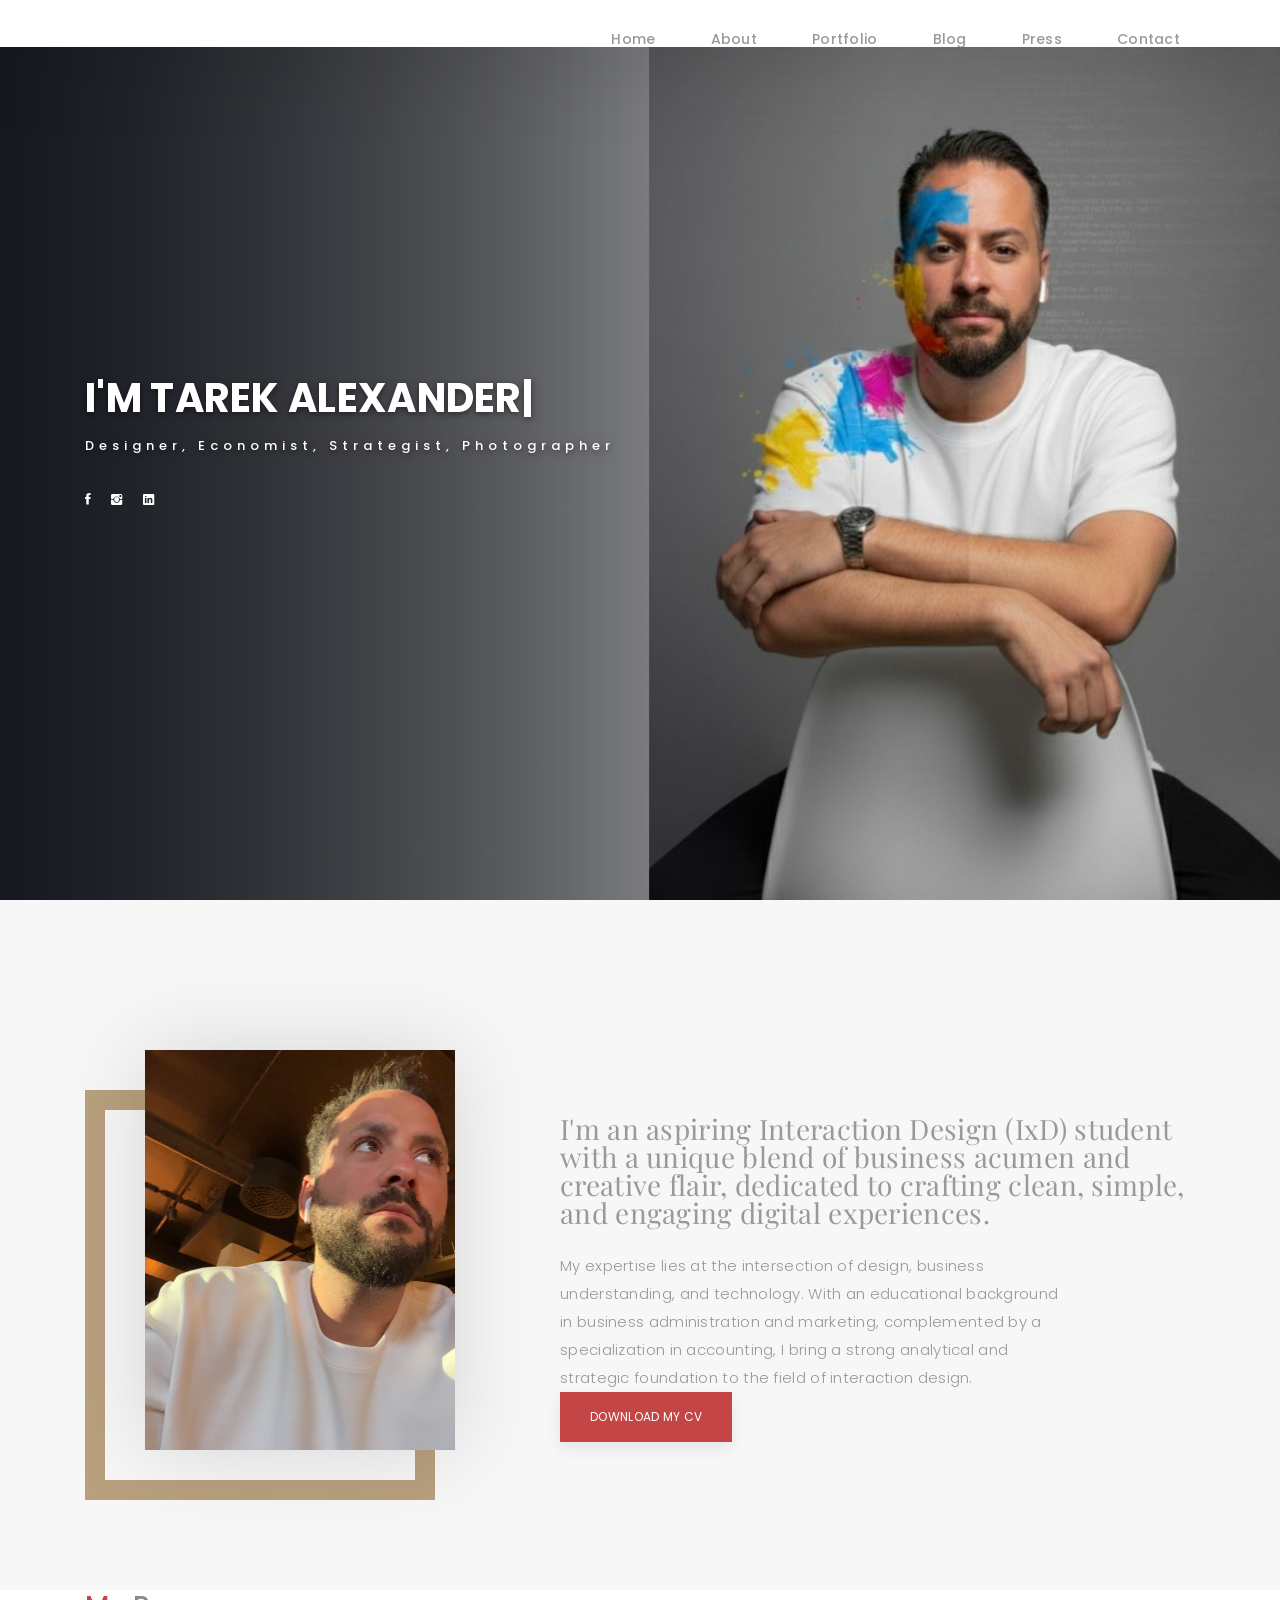
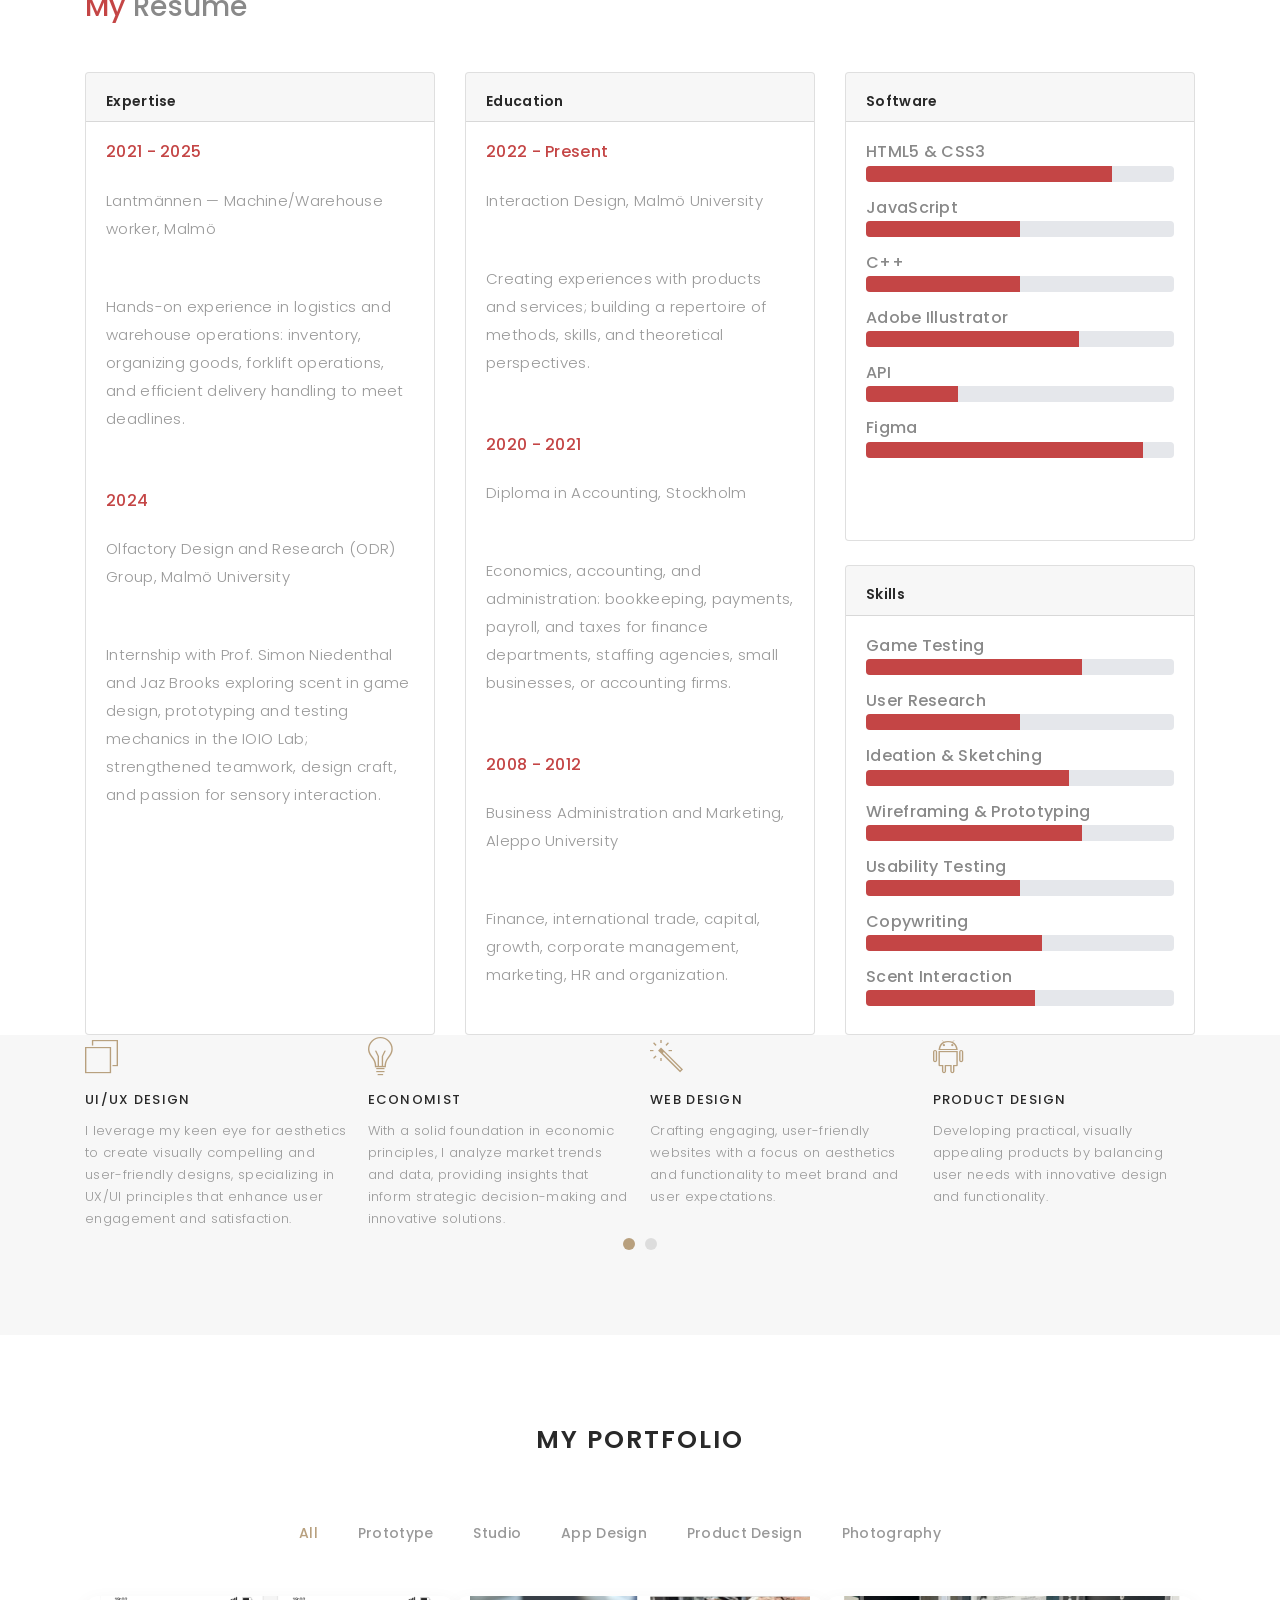
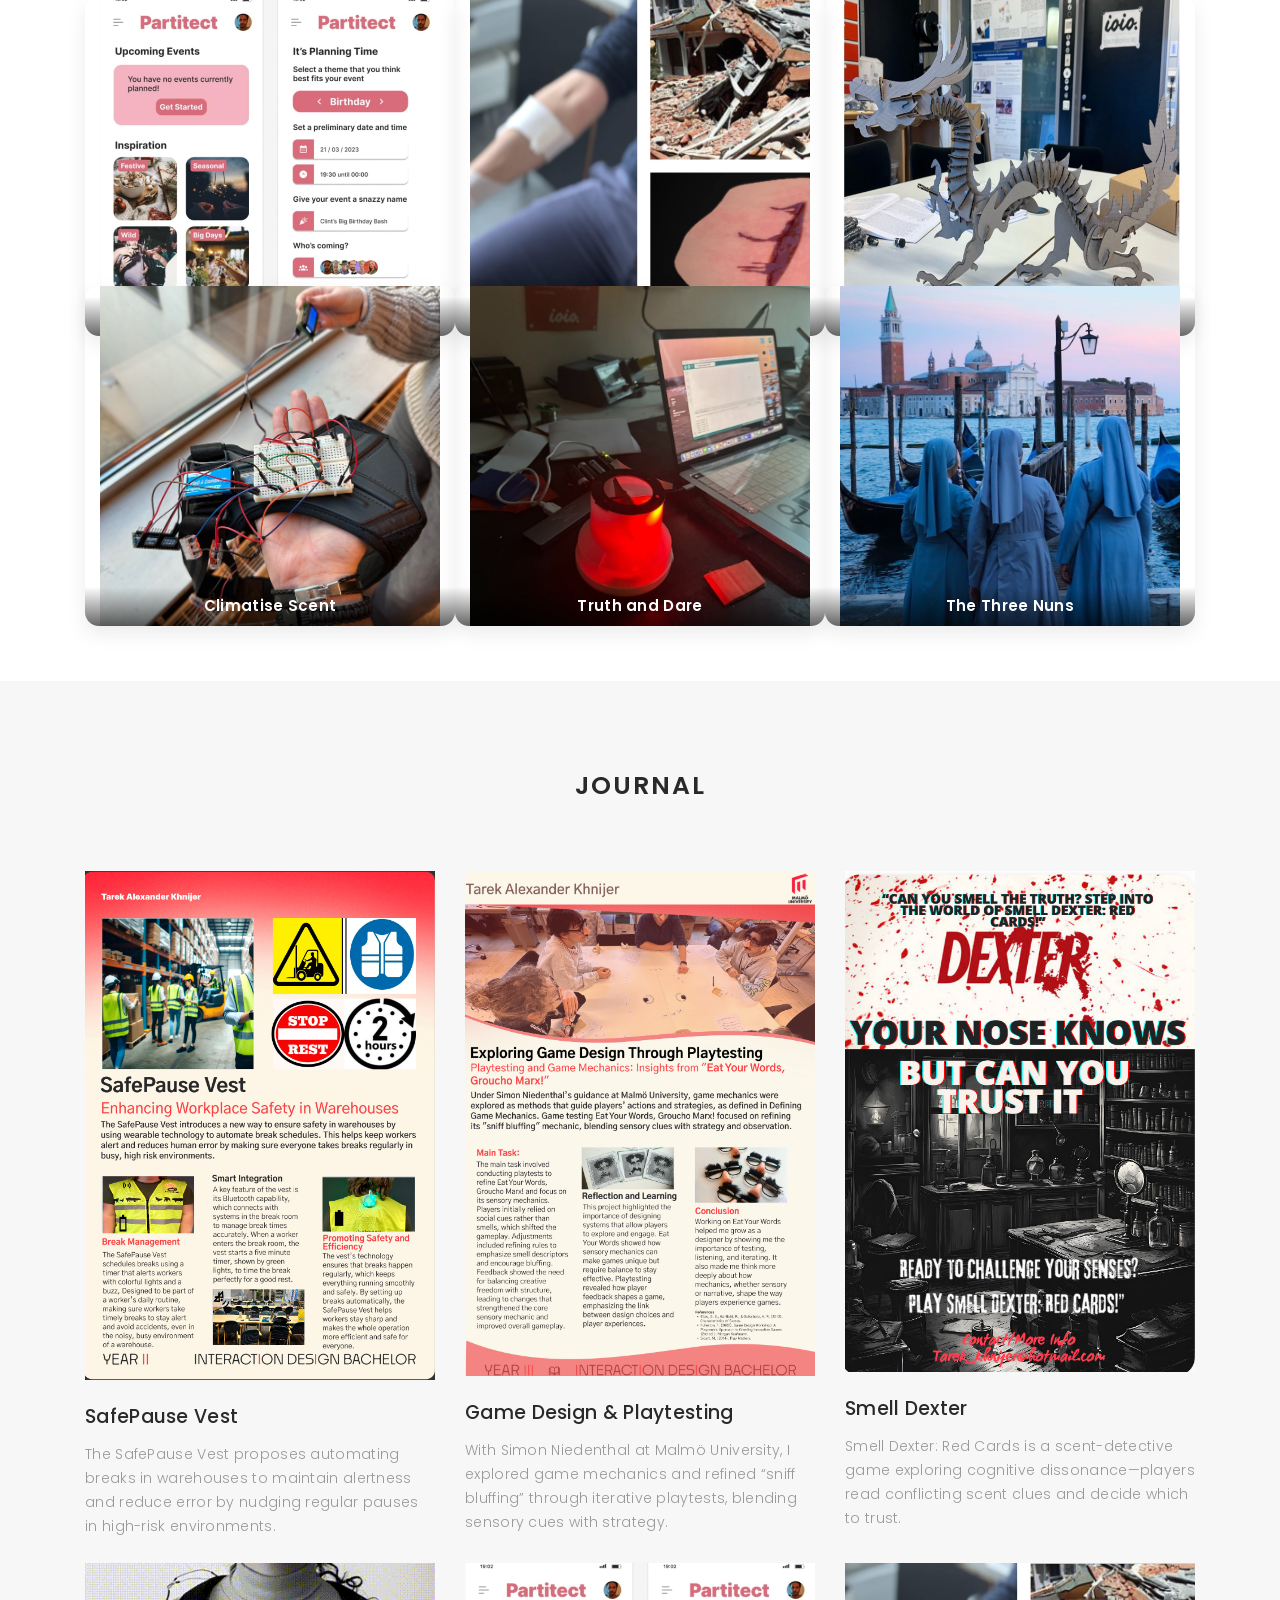
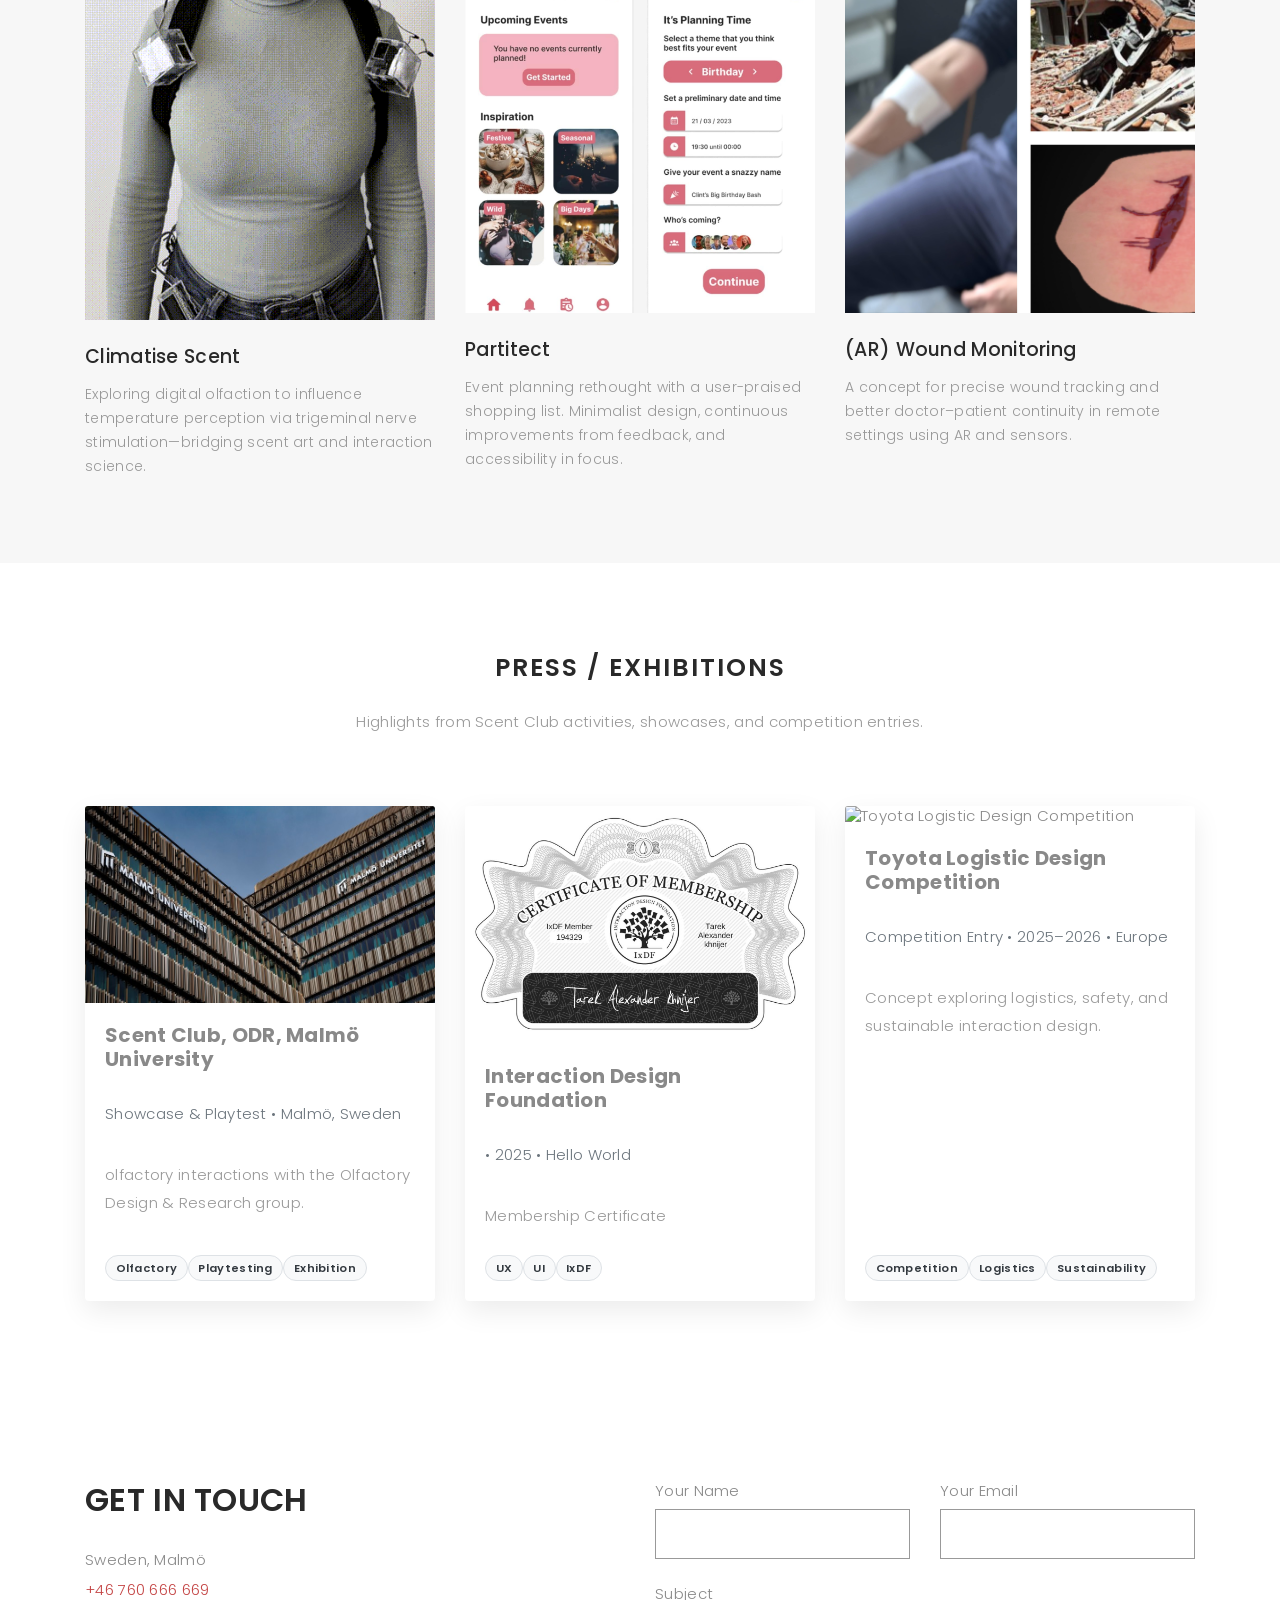
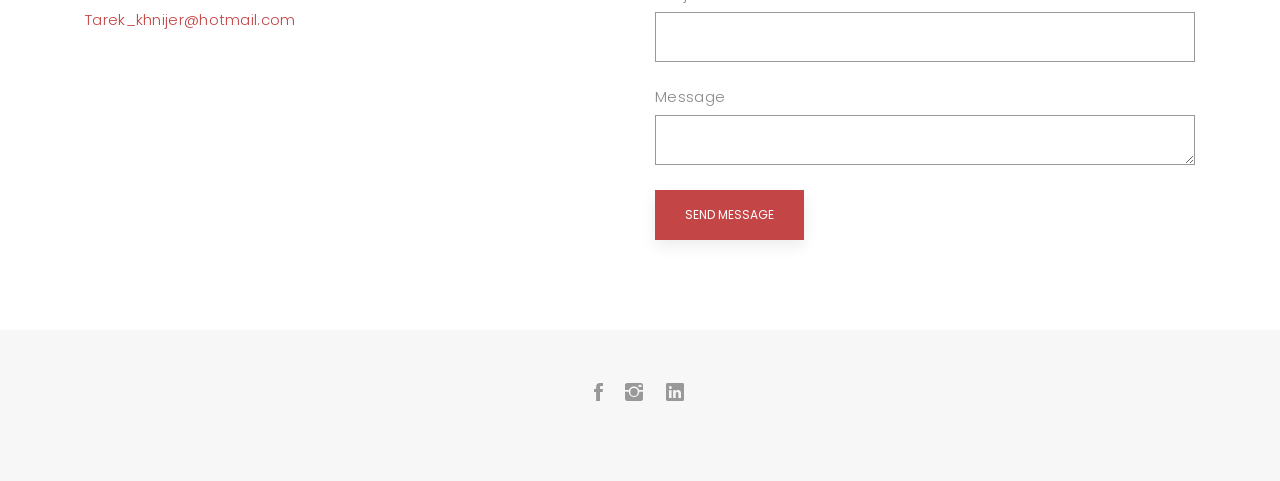
==== commit 06f1bd0c: "Update index.html" ====
--- a/index.html
+++ b/index.html
@@ -146,16 +146,17 @@
     #resume .row.equalize .card-body{
       display:flex; flex-direction:column; flex:1 1 auto;
     }
-
+@media (max-width: 768px) {
+  #header.home {
+    background-position: 90% center !important;
+    background-attachment: scroll !important;
+  }
+}
     /* احترام تقليل الحركة */
     @media (prefers-reduced-motion: reduce){
       *{ transition:none !important; animation:none !important; }
     }
-    @media (max-width: 768px) {
-  .hero {
-    background-position: 90% center !important; /* جرّب 85–95% حسب صورتك */
-  }
-}
+  
 
   </style>
 </head>
@@ -212,7 +213,7 @@
         <div class="col-lg-4">
           <div class="div-img-bg">
             <div class="about-img">
-              <img src="images/me.jpg" class="img-responsive" alt="Portrait photo of Tarek Alexander Khnijer" loading="lazy">
+              <img src="images/me.JPG" class="img-responsive" alt="Portrait photo of Tarek Alexander Khnijer" loading="lazy">
             </div>
           </div>
         </div>
@@ -726,3 +727,4 @@
   <script src="js/main.js"></script>
 </body>
 </html>
+
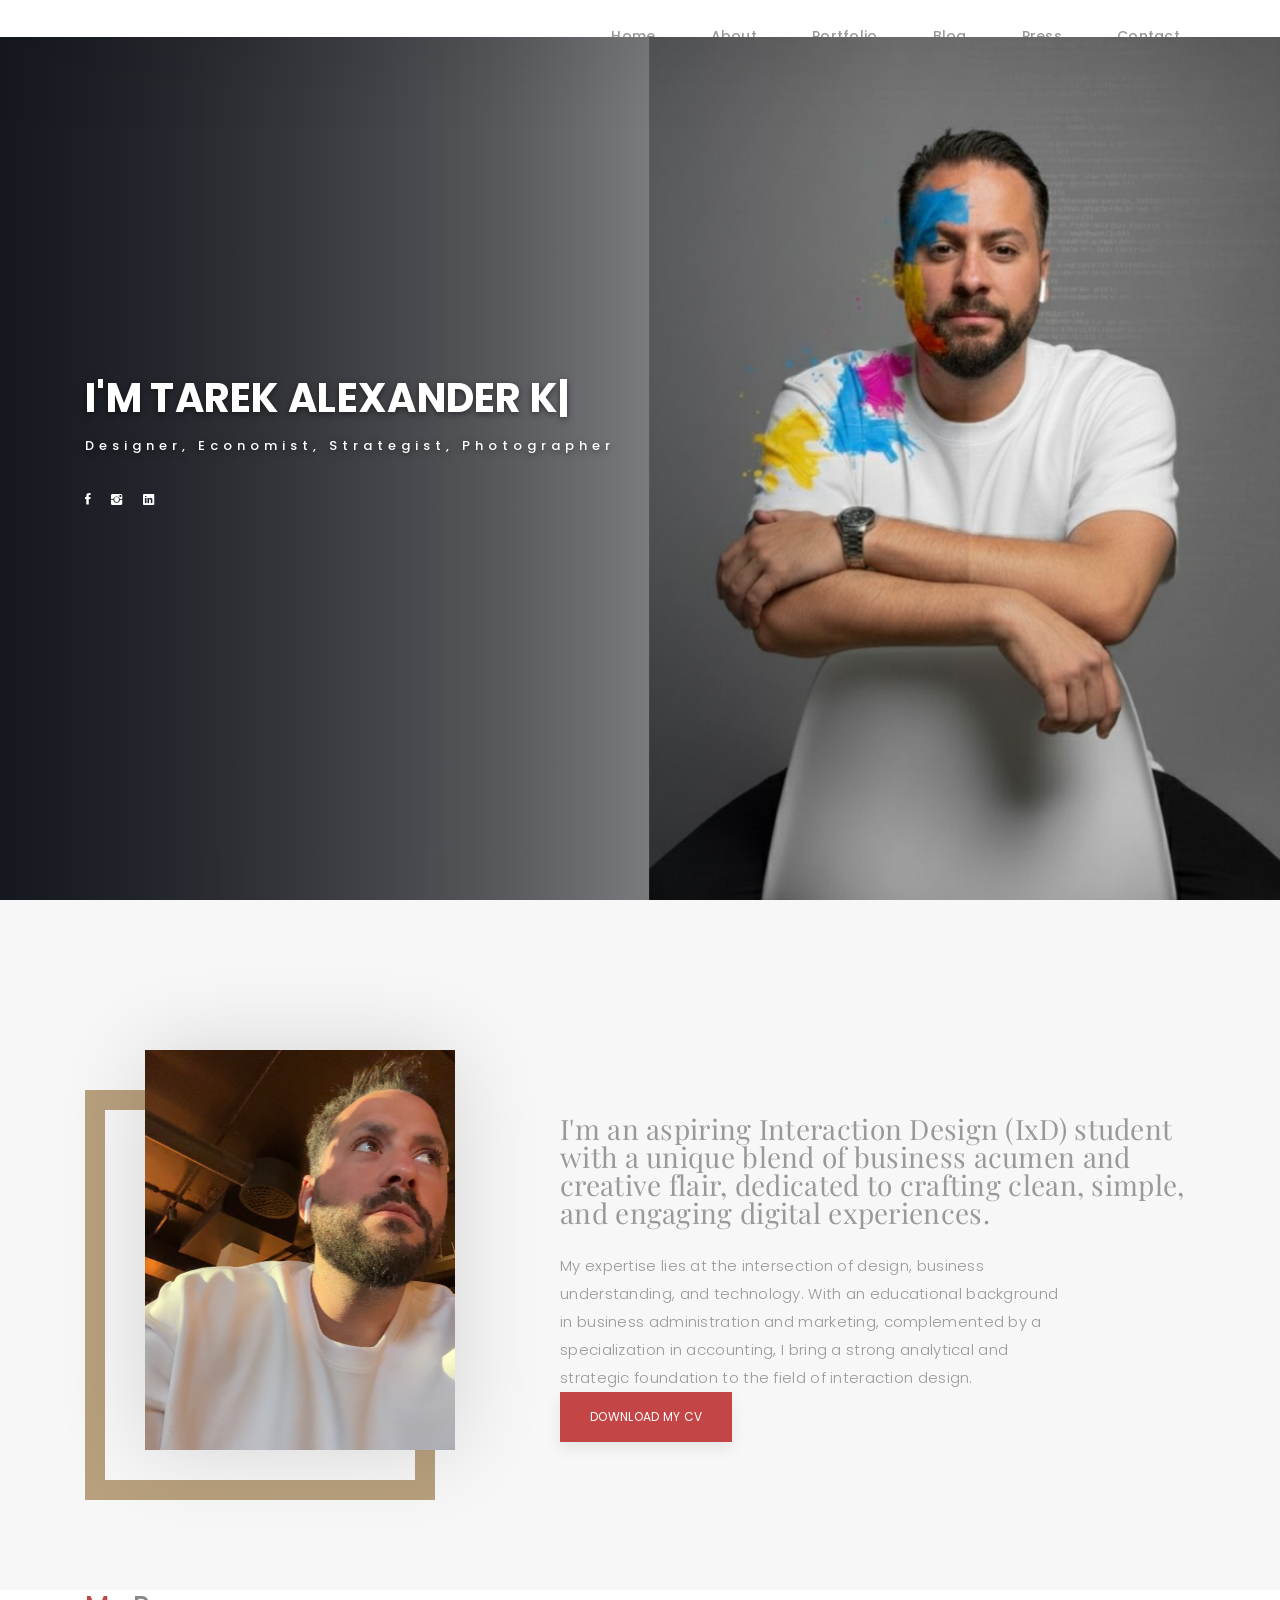
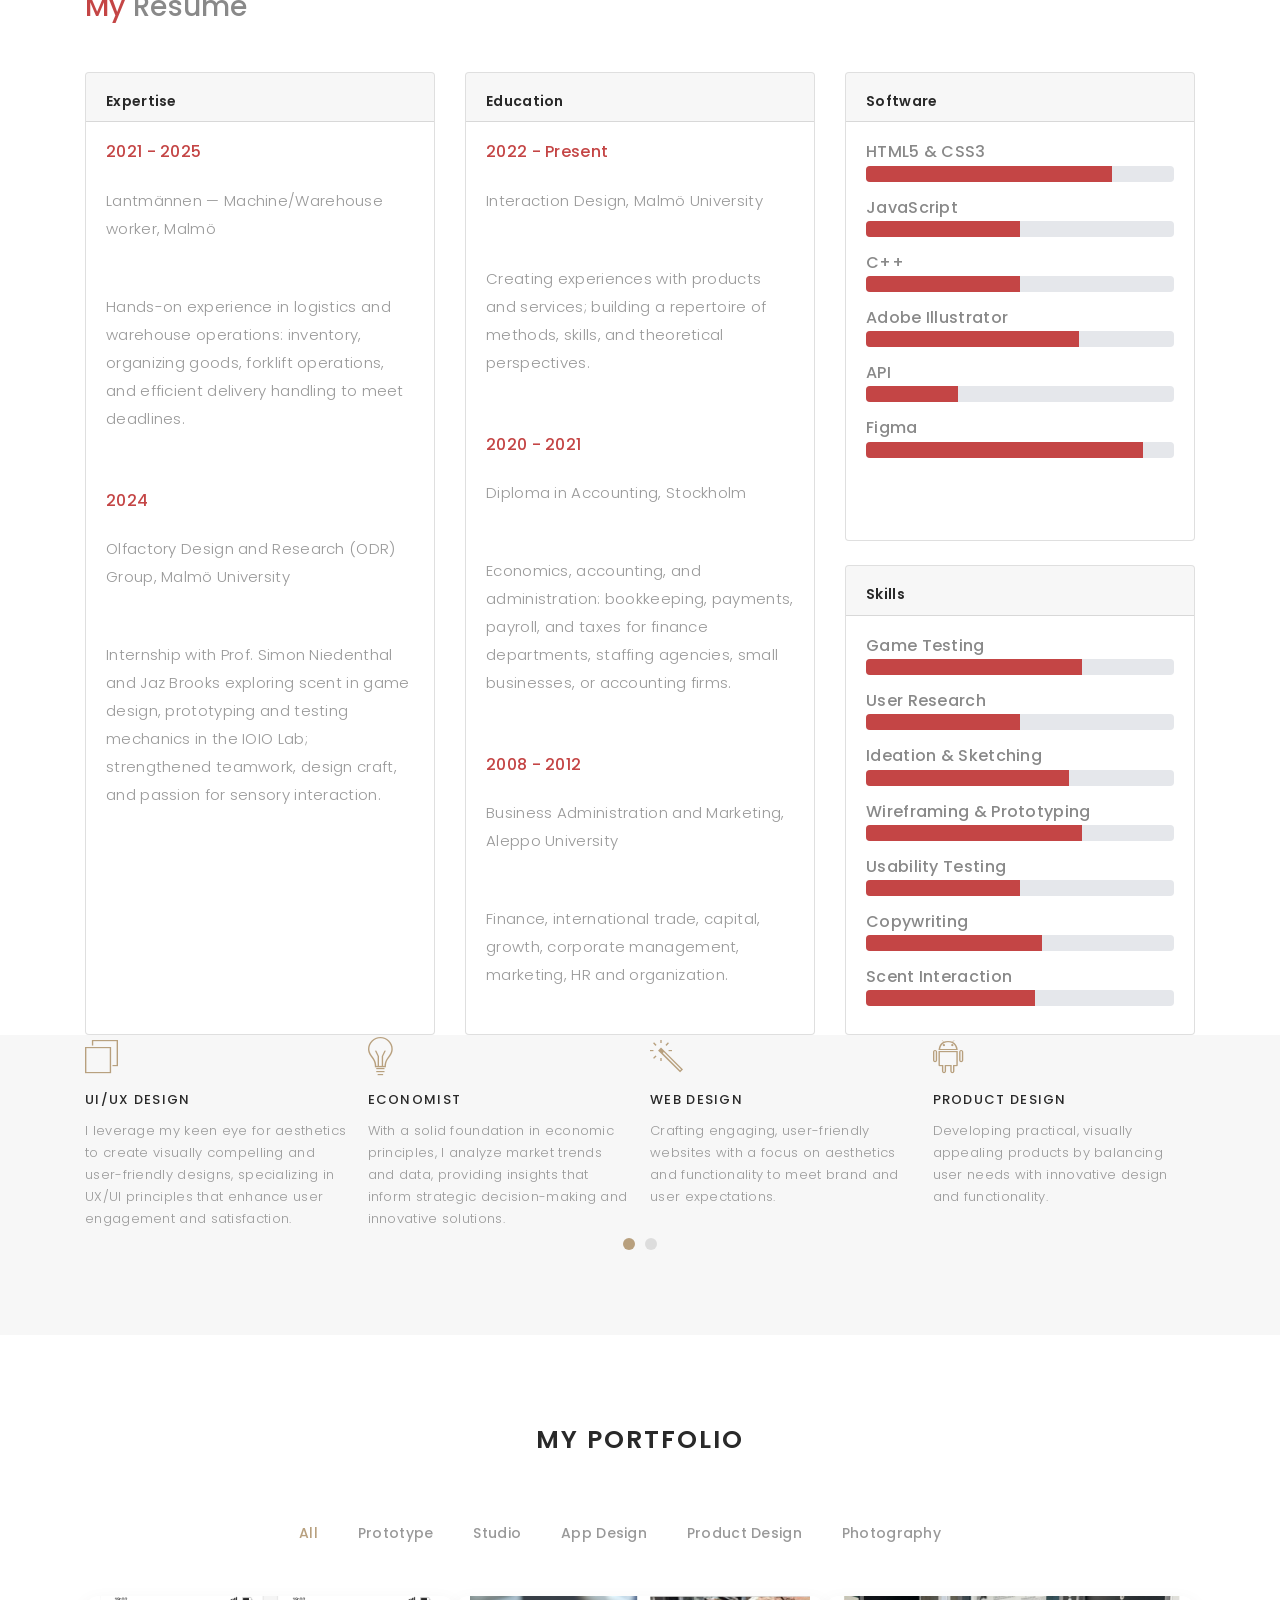
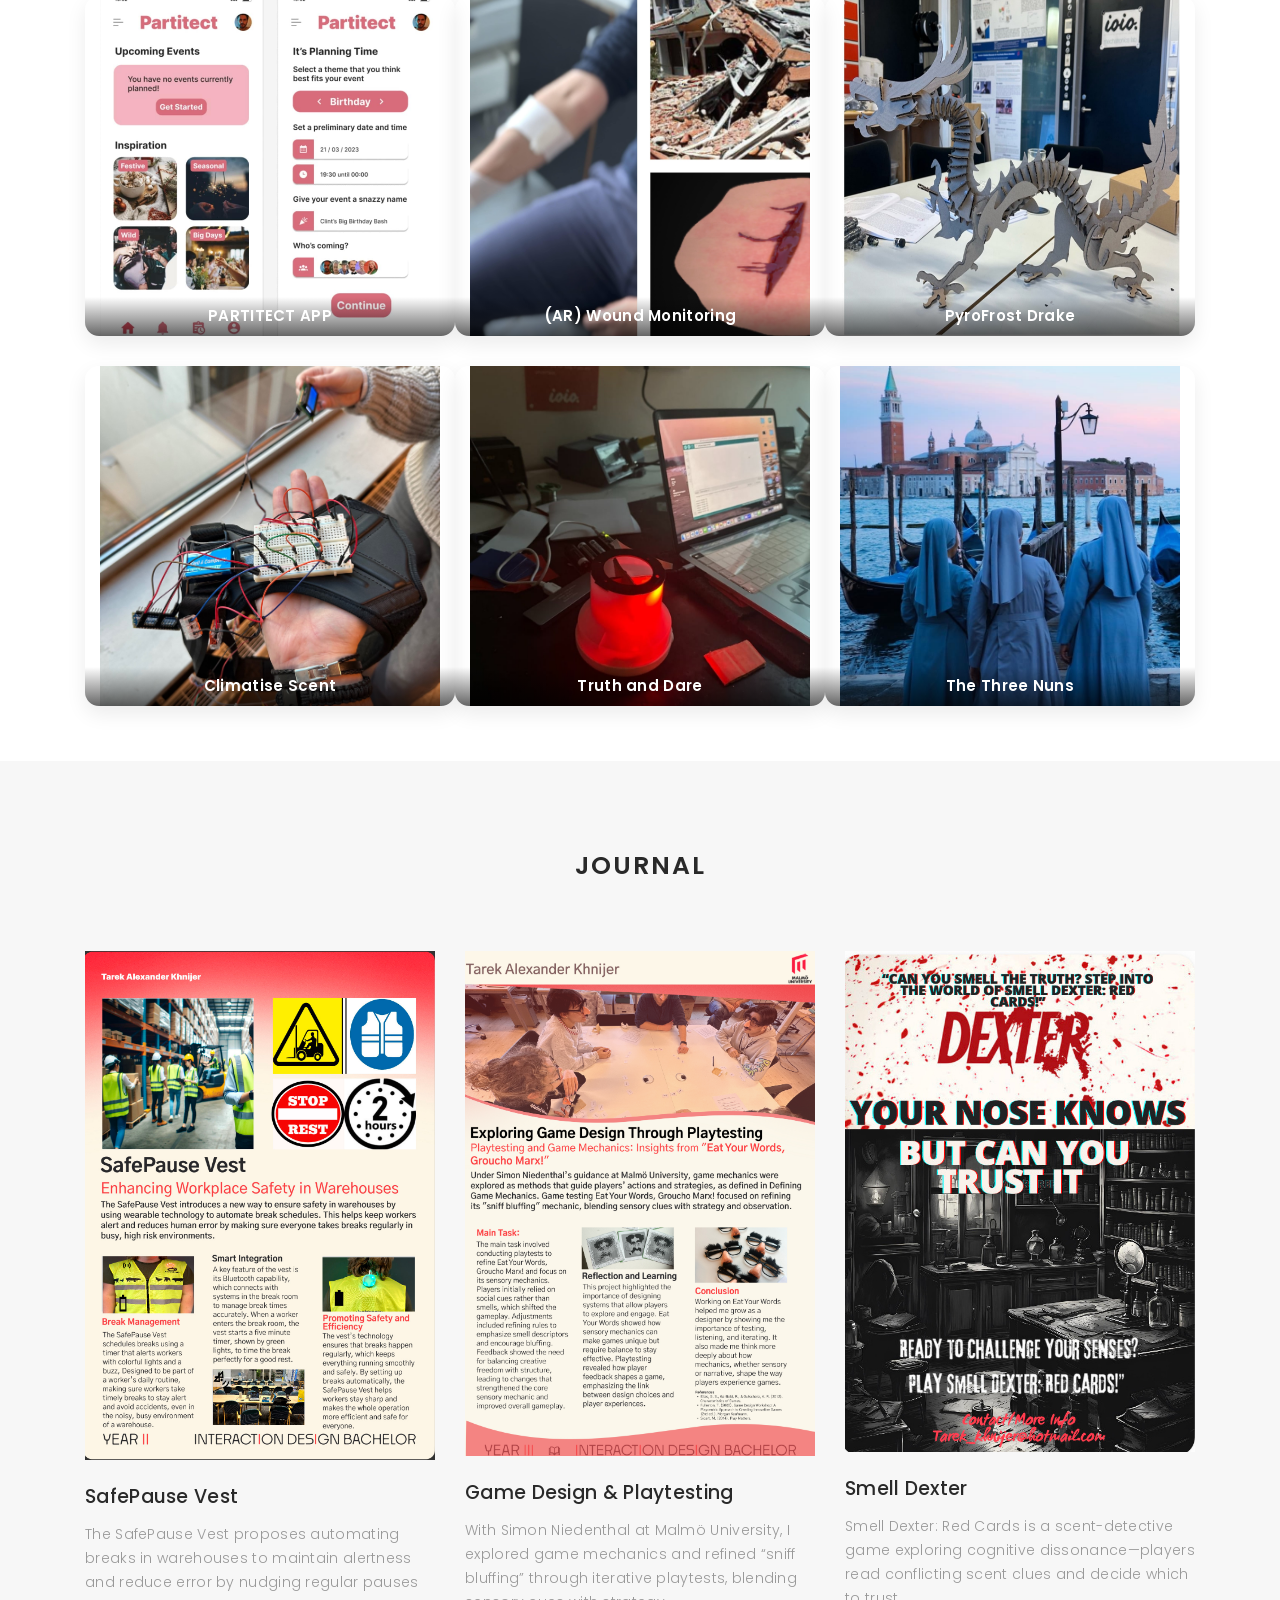
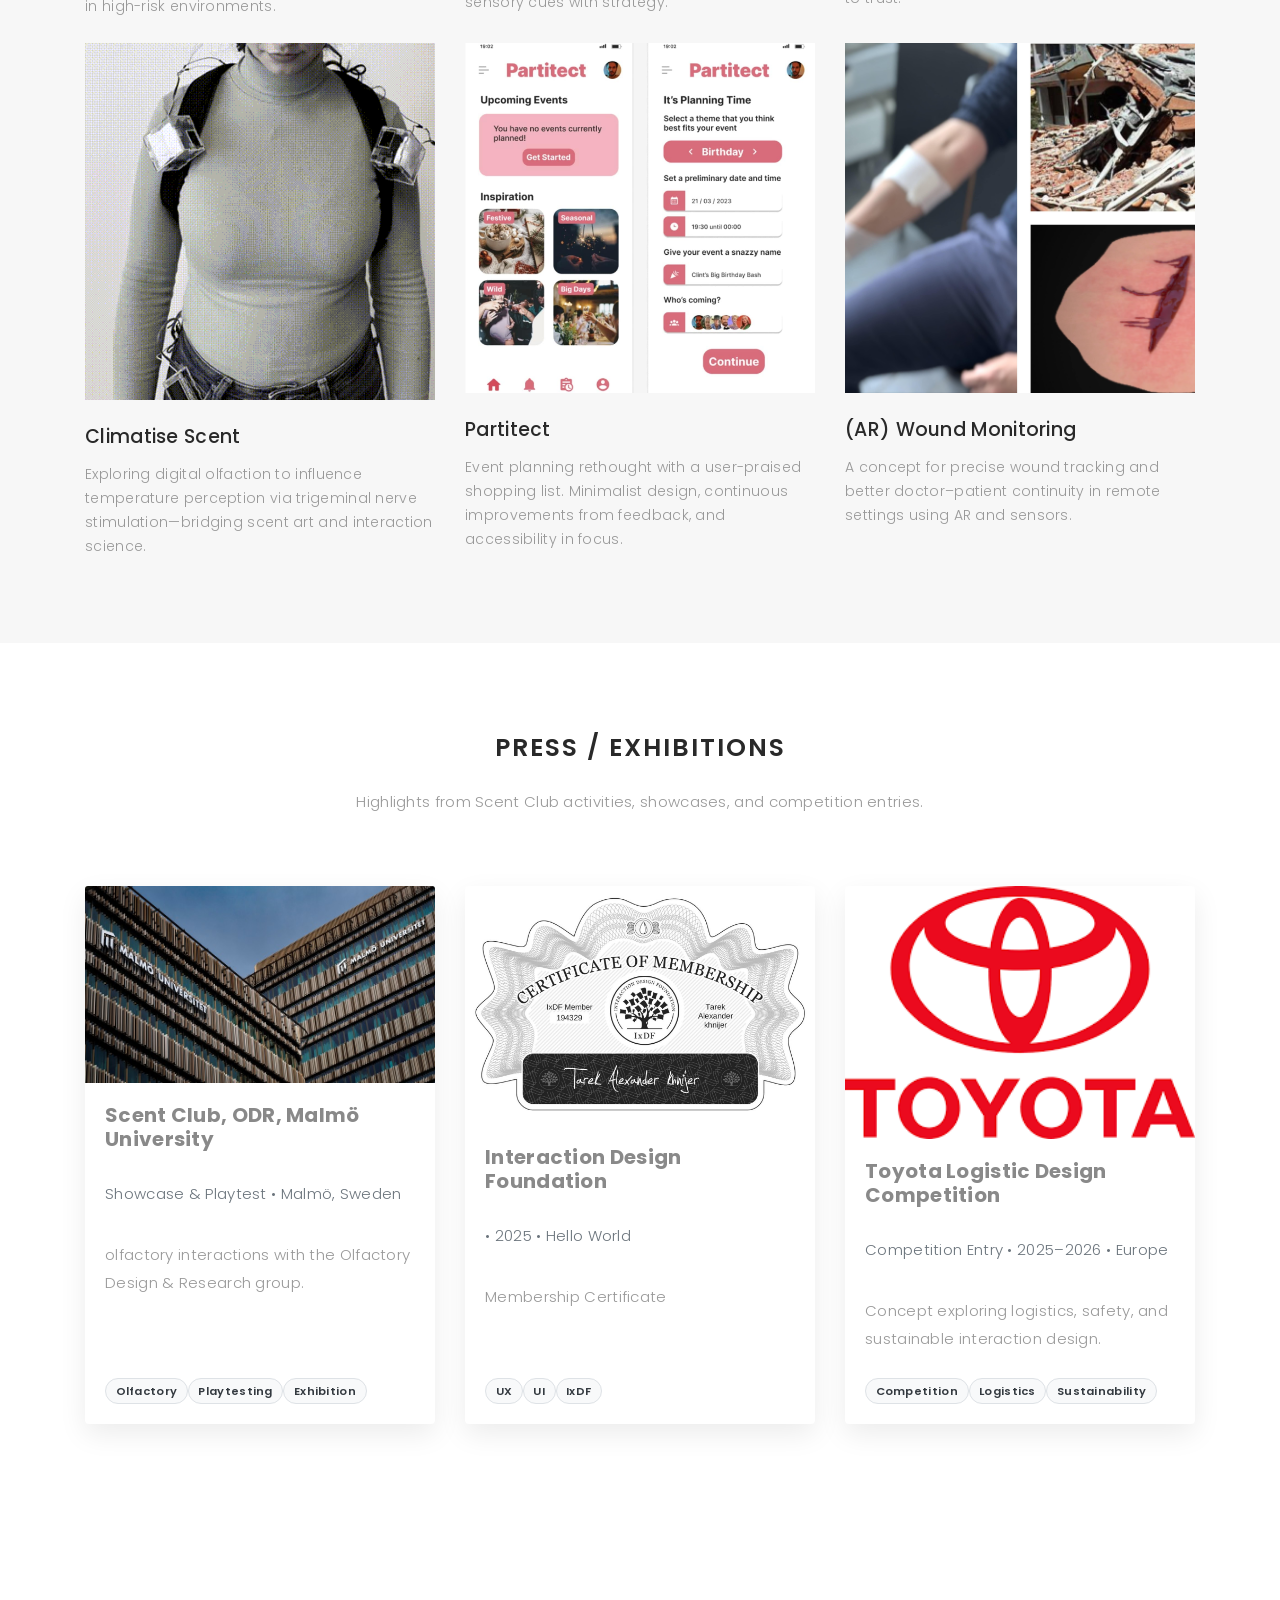
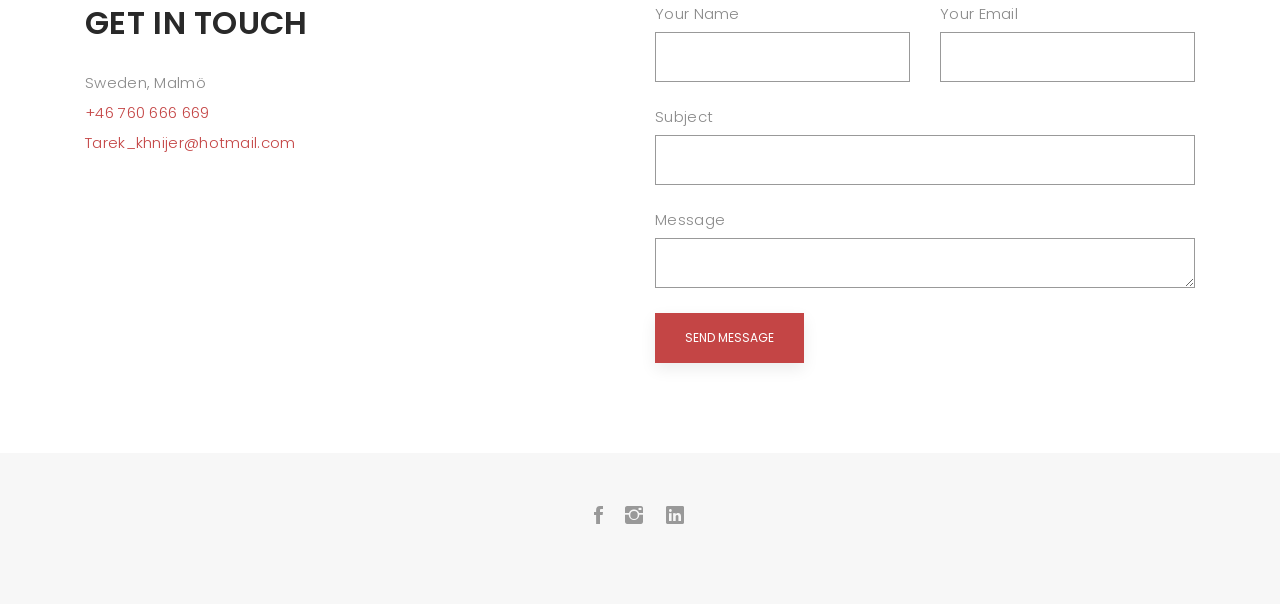
==== commit 6deb1d41: "Update index.html" ====
--- a/index.html
+++ b/index.html
@@ -610,7 +610,7 @@
       <!-- Card 3 -->
       <div class="col-md-6 col-lg-4 d-flex">
         <div class="card flex-fill h-100">
-          <img src="images/Toyota.png" class="card-img-top" alt="Toyota Logistic Design Competition" loading="lazy">
+          <img src="images/toyota.png" class="card-img-top" alt="Toyota Logistic Design Competition" loading="lazy">
           <div class="card-body d-flex flex-column">
             <h5 class="card-title mb-1">Toyota Logistic Design Competition</h5>
             <p class="text-muted mb-2">Competition Entry • 2025–2026 • Europe</p>
@@ -728,3 +728,4 @@
 </body>
 </html>
 
+
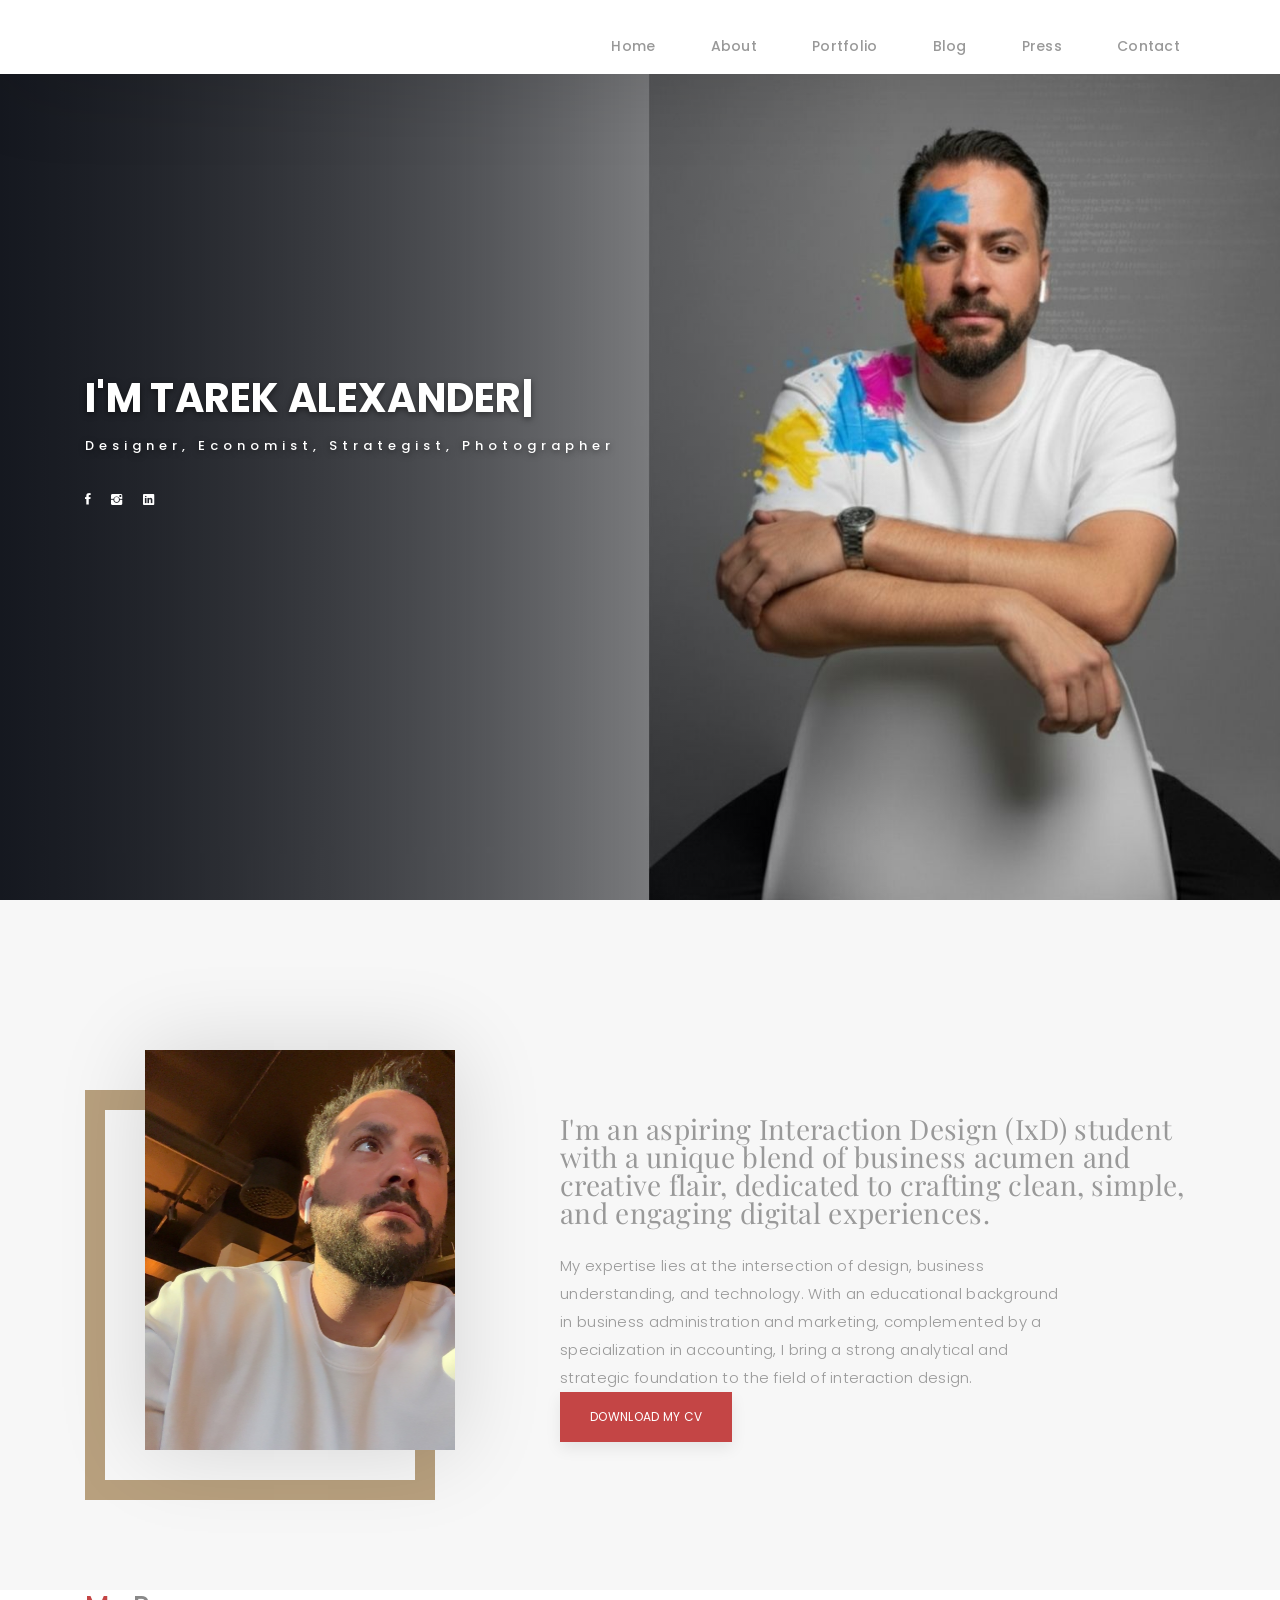
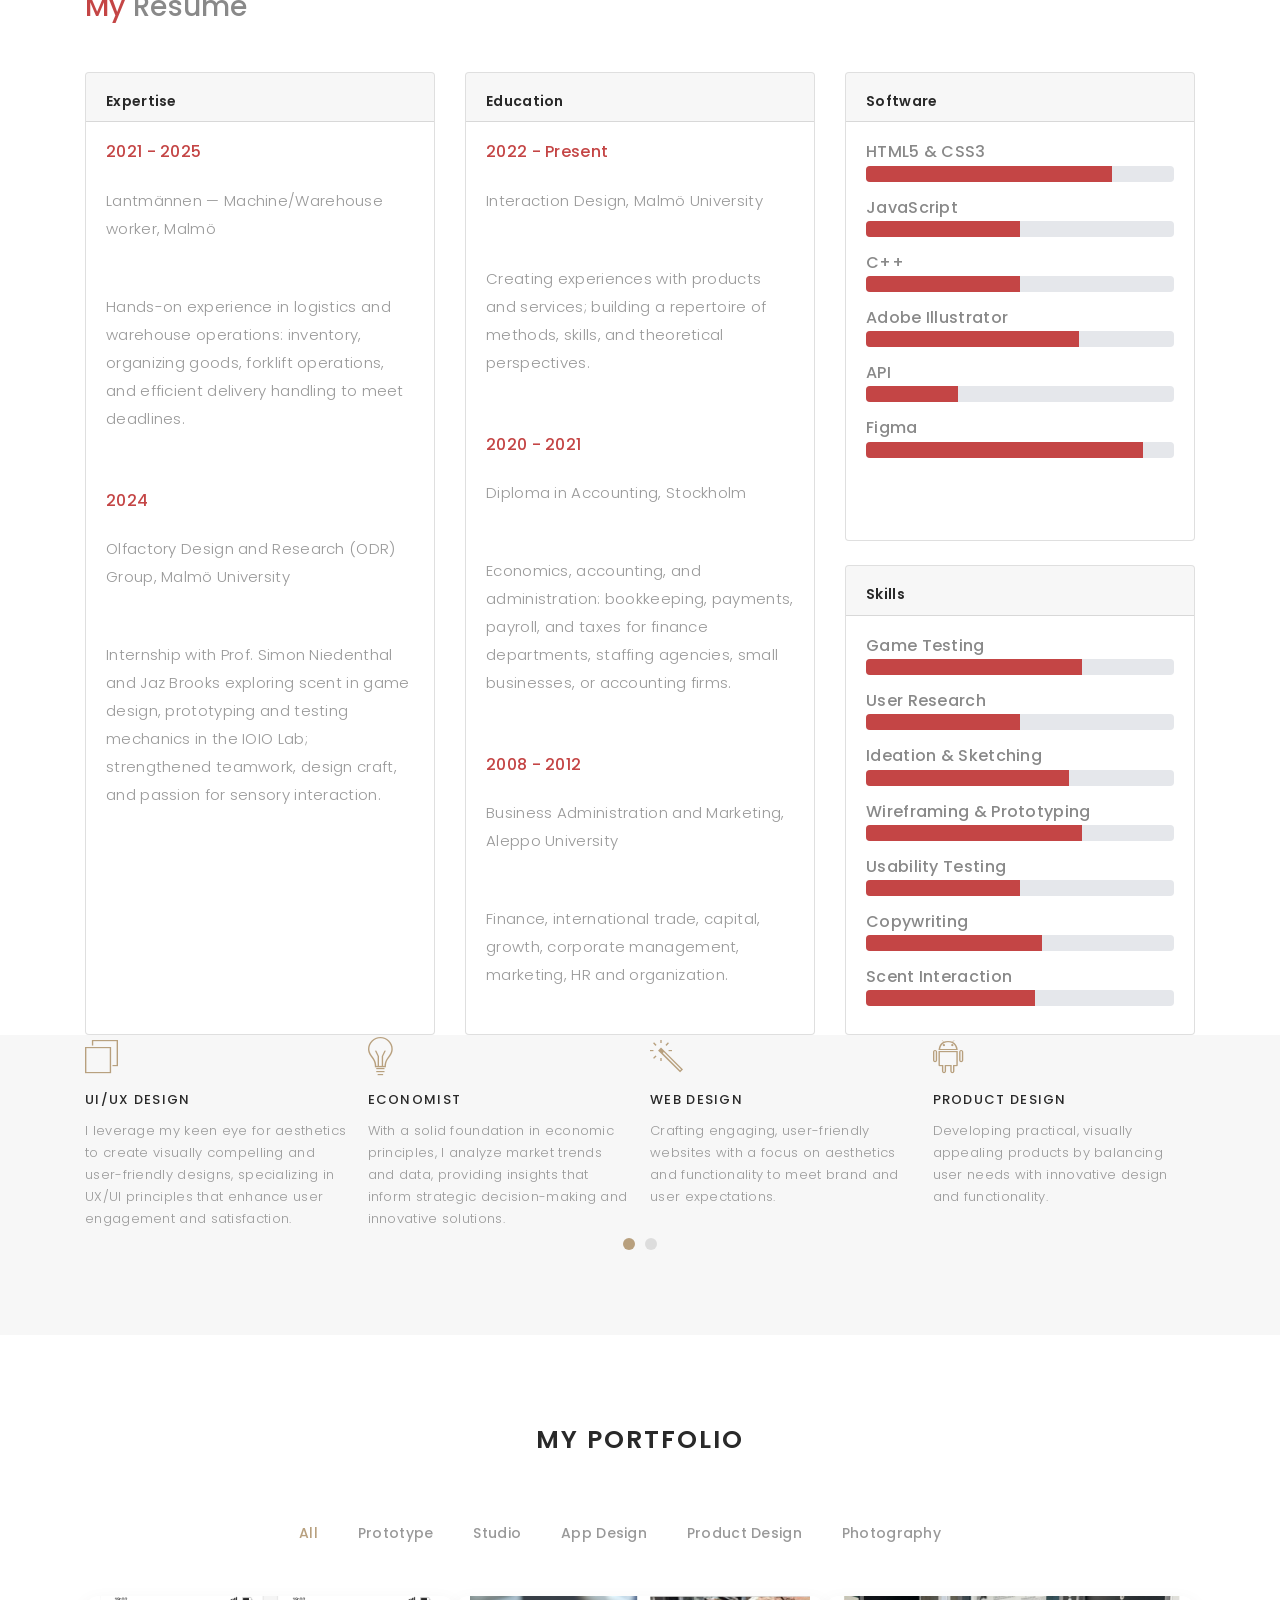
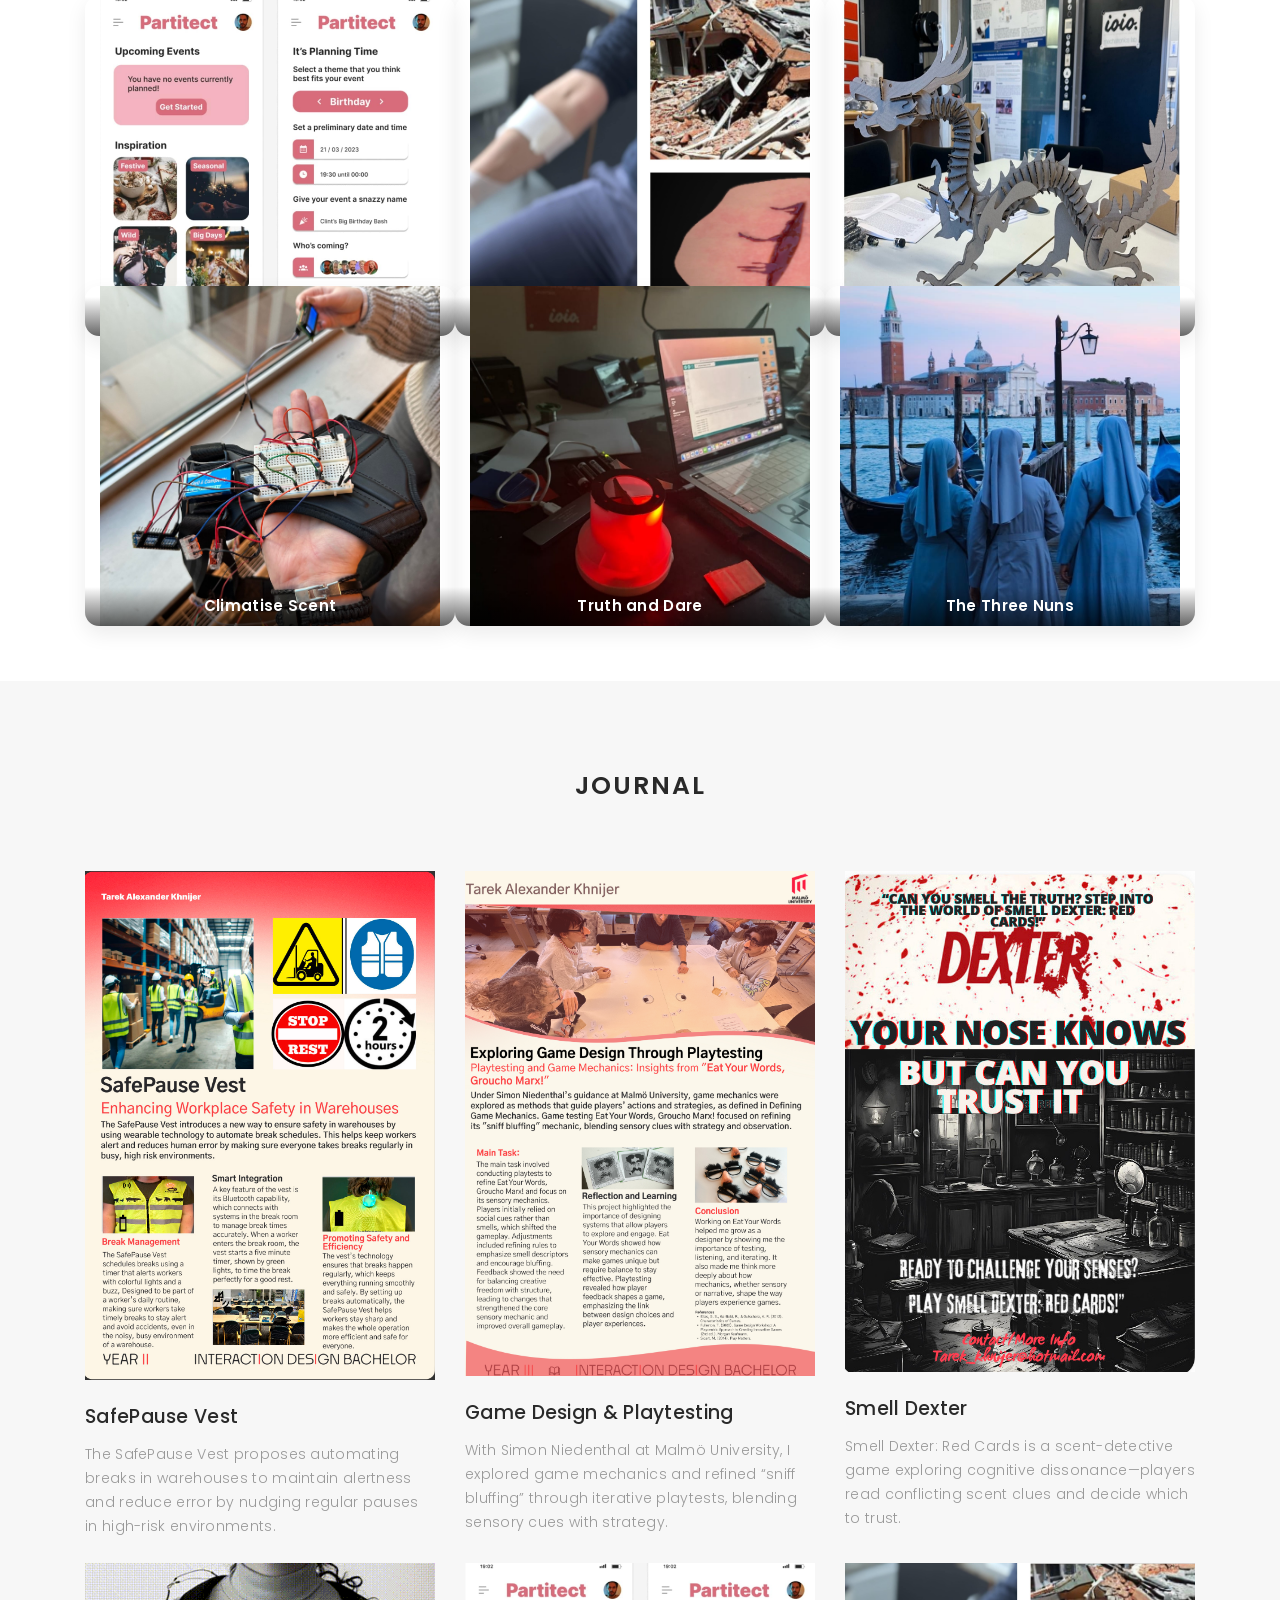
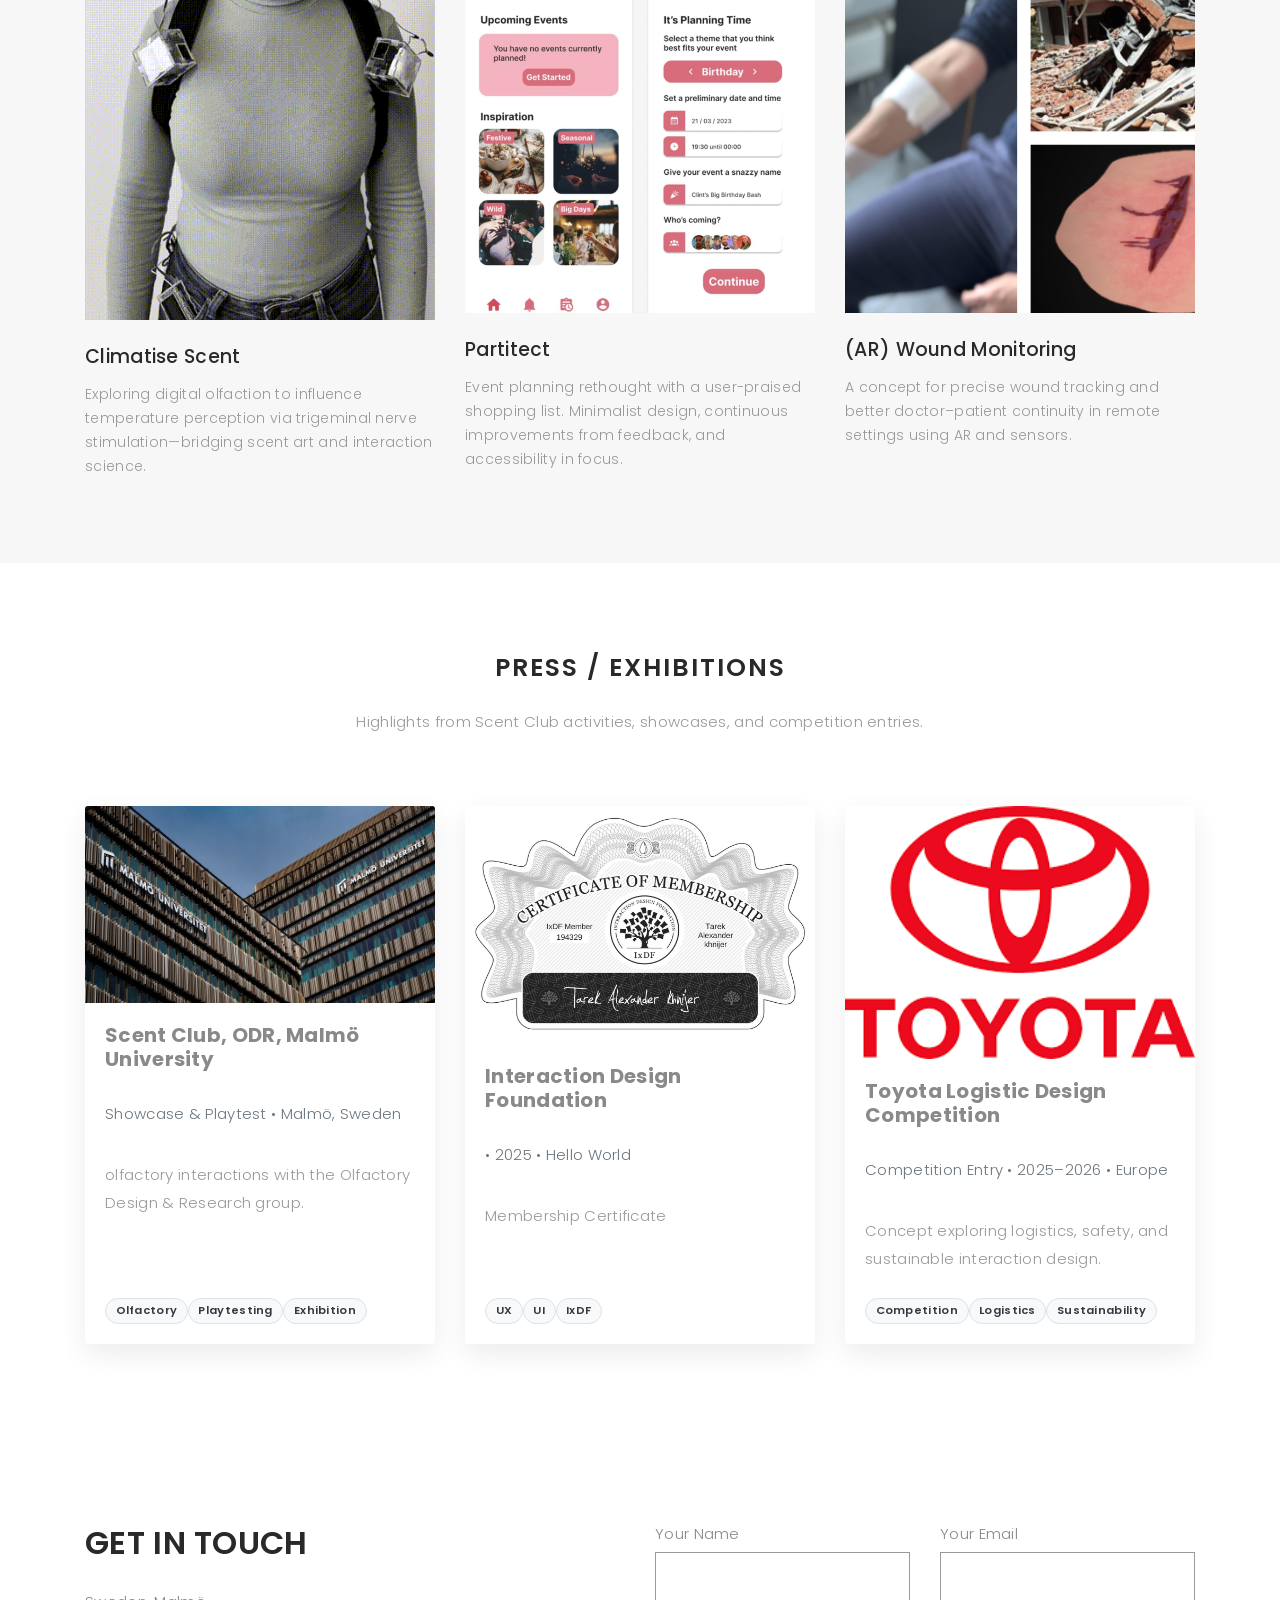
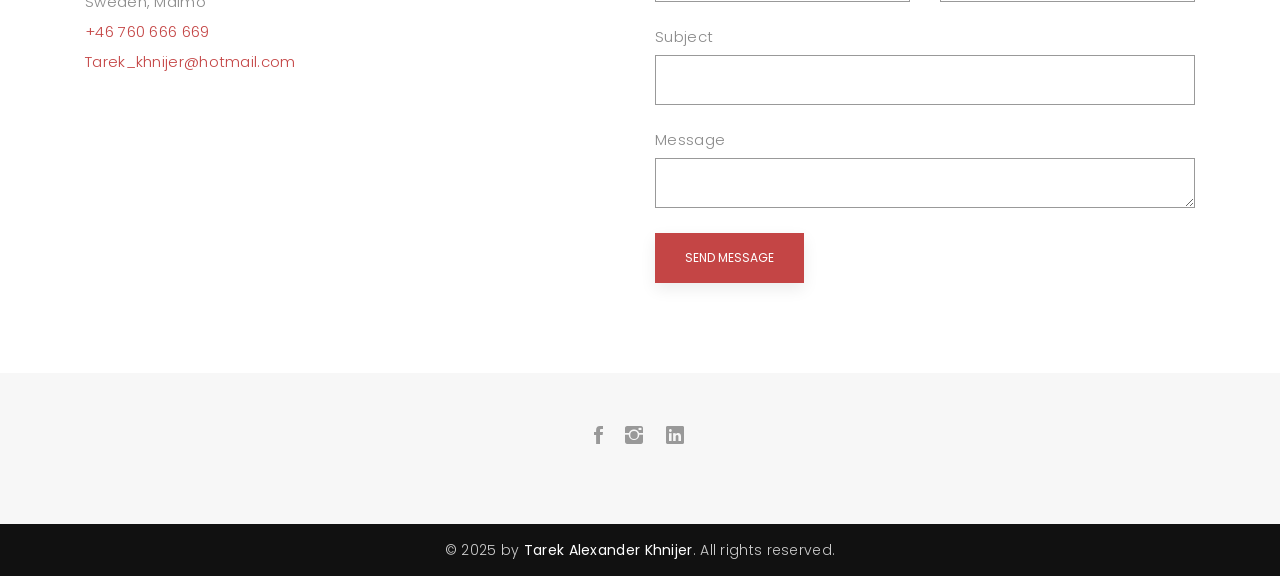
==== commit c8c23f3a: "Update index.html" ====
--- a/index.html
+++ b/index.html
@@ -697,6 +697,9 @@
       </div>
     </div>
   </div>
+   <div class="text-center py-3" style="background: #111; color: #ccc; font-size: 14px;">
+    © 2025 by <strong style="color: #fff;">Tarek Alexander Khnijer</strong>. All rights reserved.
+  </div>
   <!-- End section footer -->
 
   <!-- JavaScript Libraries -->
@@ -729,3 +732,4 @@
 </html>
 
 
+
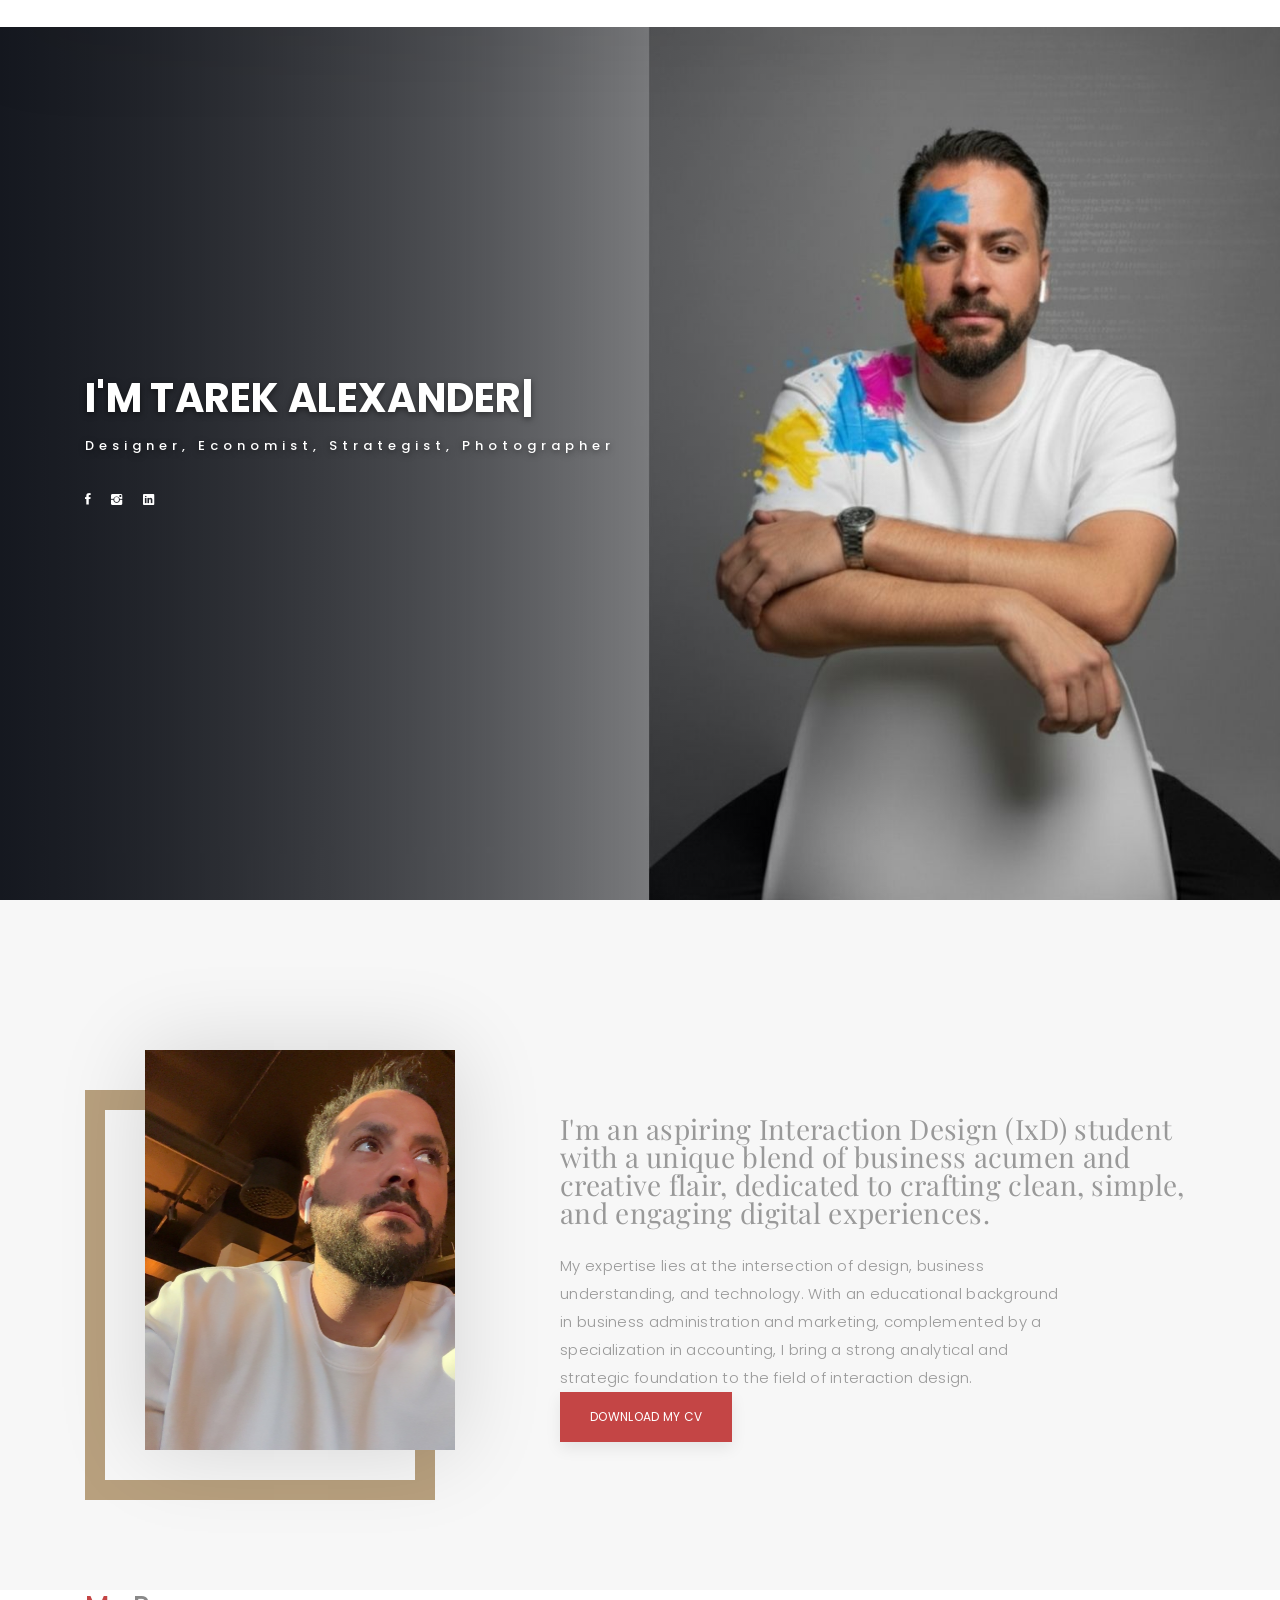
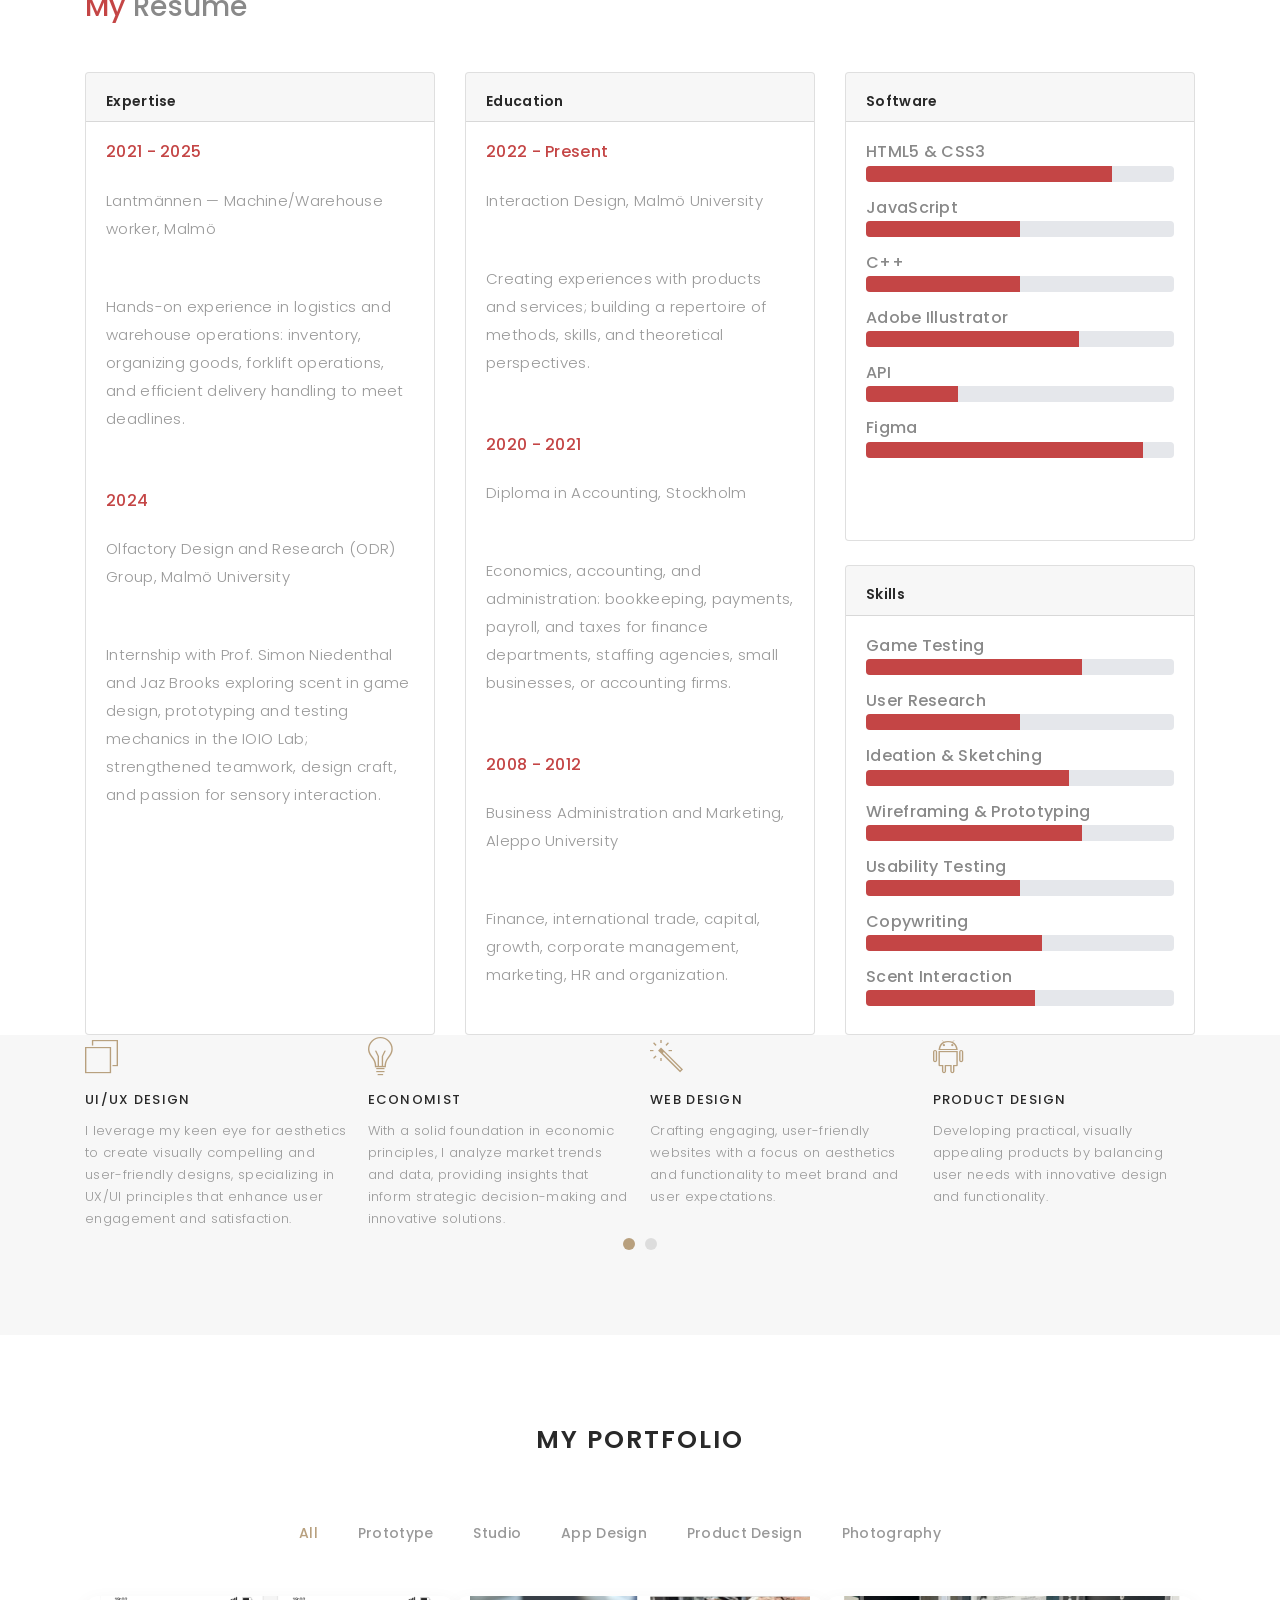
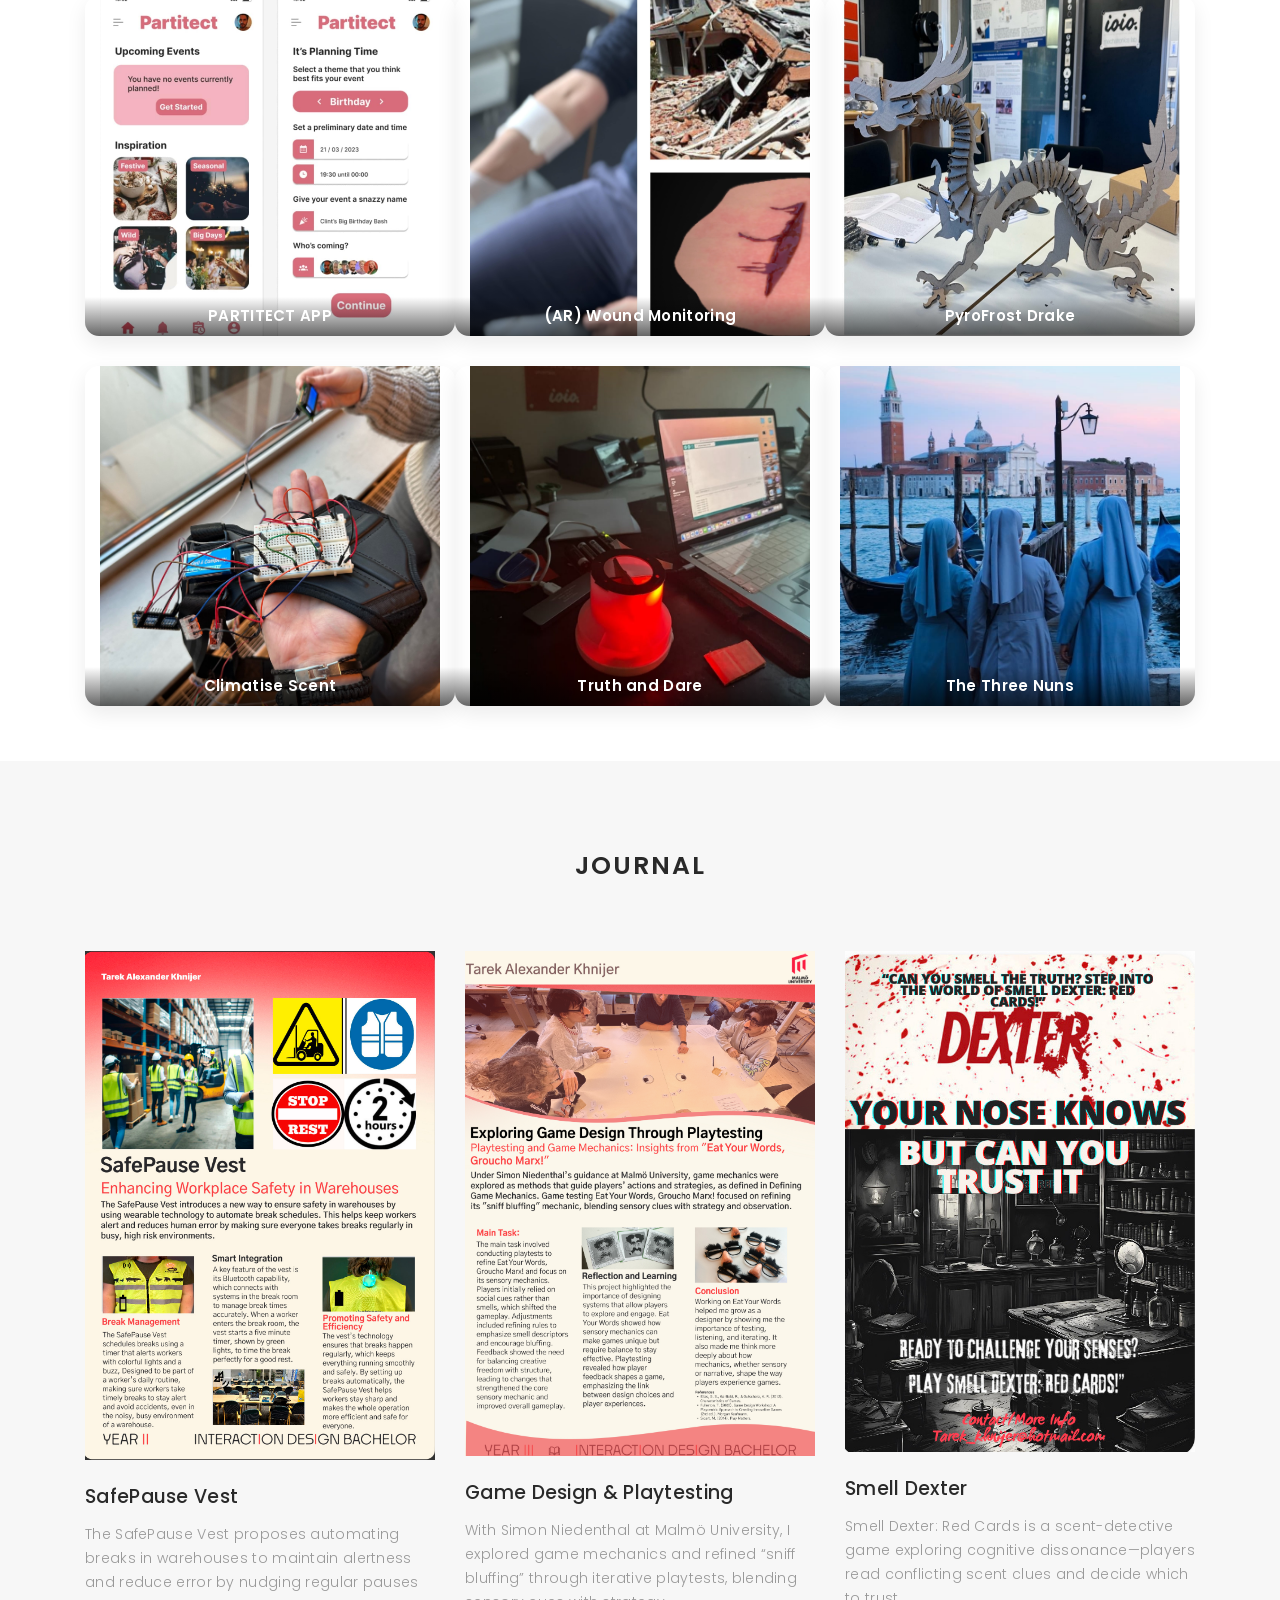
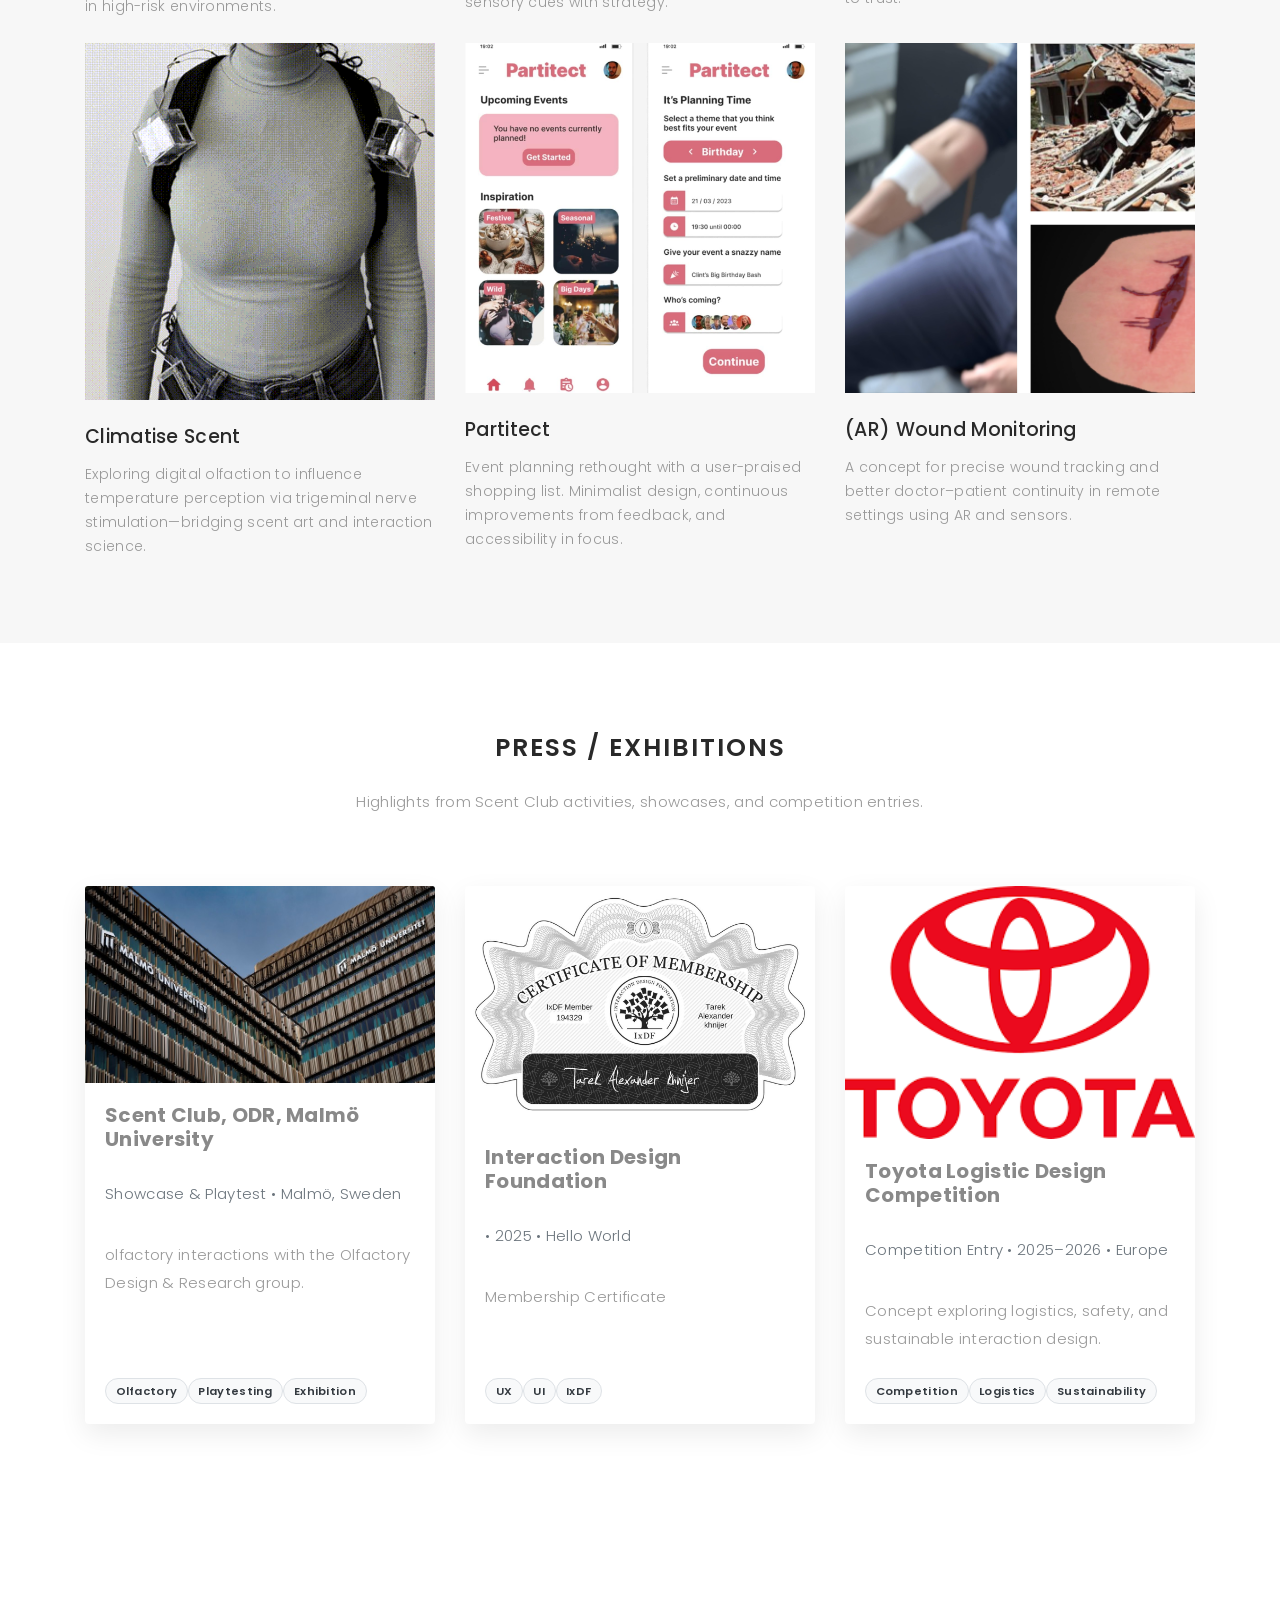
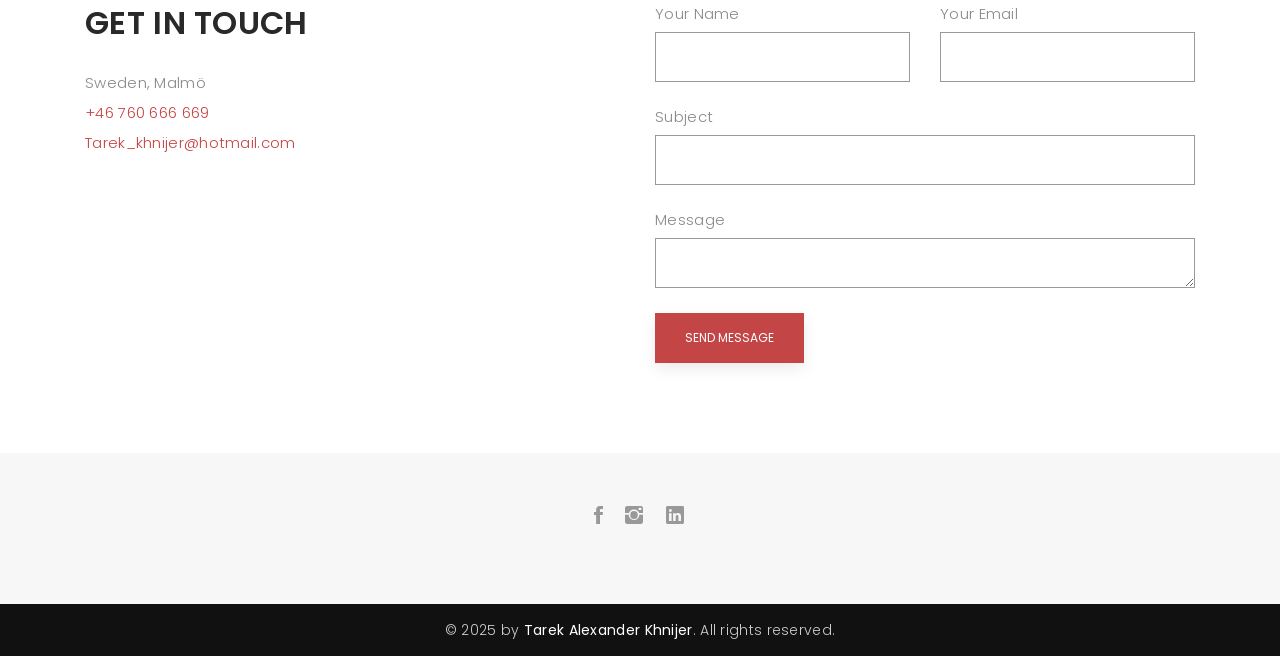
==== commit bdb0541e: "Update index.html" ====
--- a/index.html
+++ b/index.html
@@ -671,7 +671,8 @@
                 <textarea id="message" name="message" rows="6" class="form-control" required></textarea>
               </div>
               <!-- Hidden fields -->
-              <input type="hidden" name="_subject" value="New message from portfolio">
+              <!-- ✅ التحويل التلقائي بعد الإرسال -->
+              <input type="hidden" name="_next" value="https://designbytarek.com/thanks.html">
               <input type="hidden" name="_redirect" value="thanks.html">
               <div class="col-12">
                 <button type="submit" class="btn btn-brand">Send Message</button>
@@ -733,3 +734,4 @@
 
 
 
+
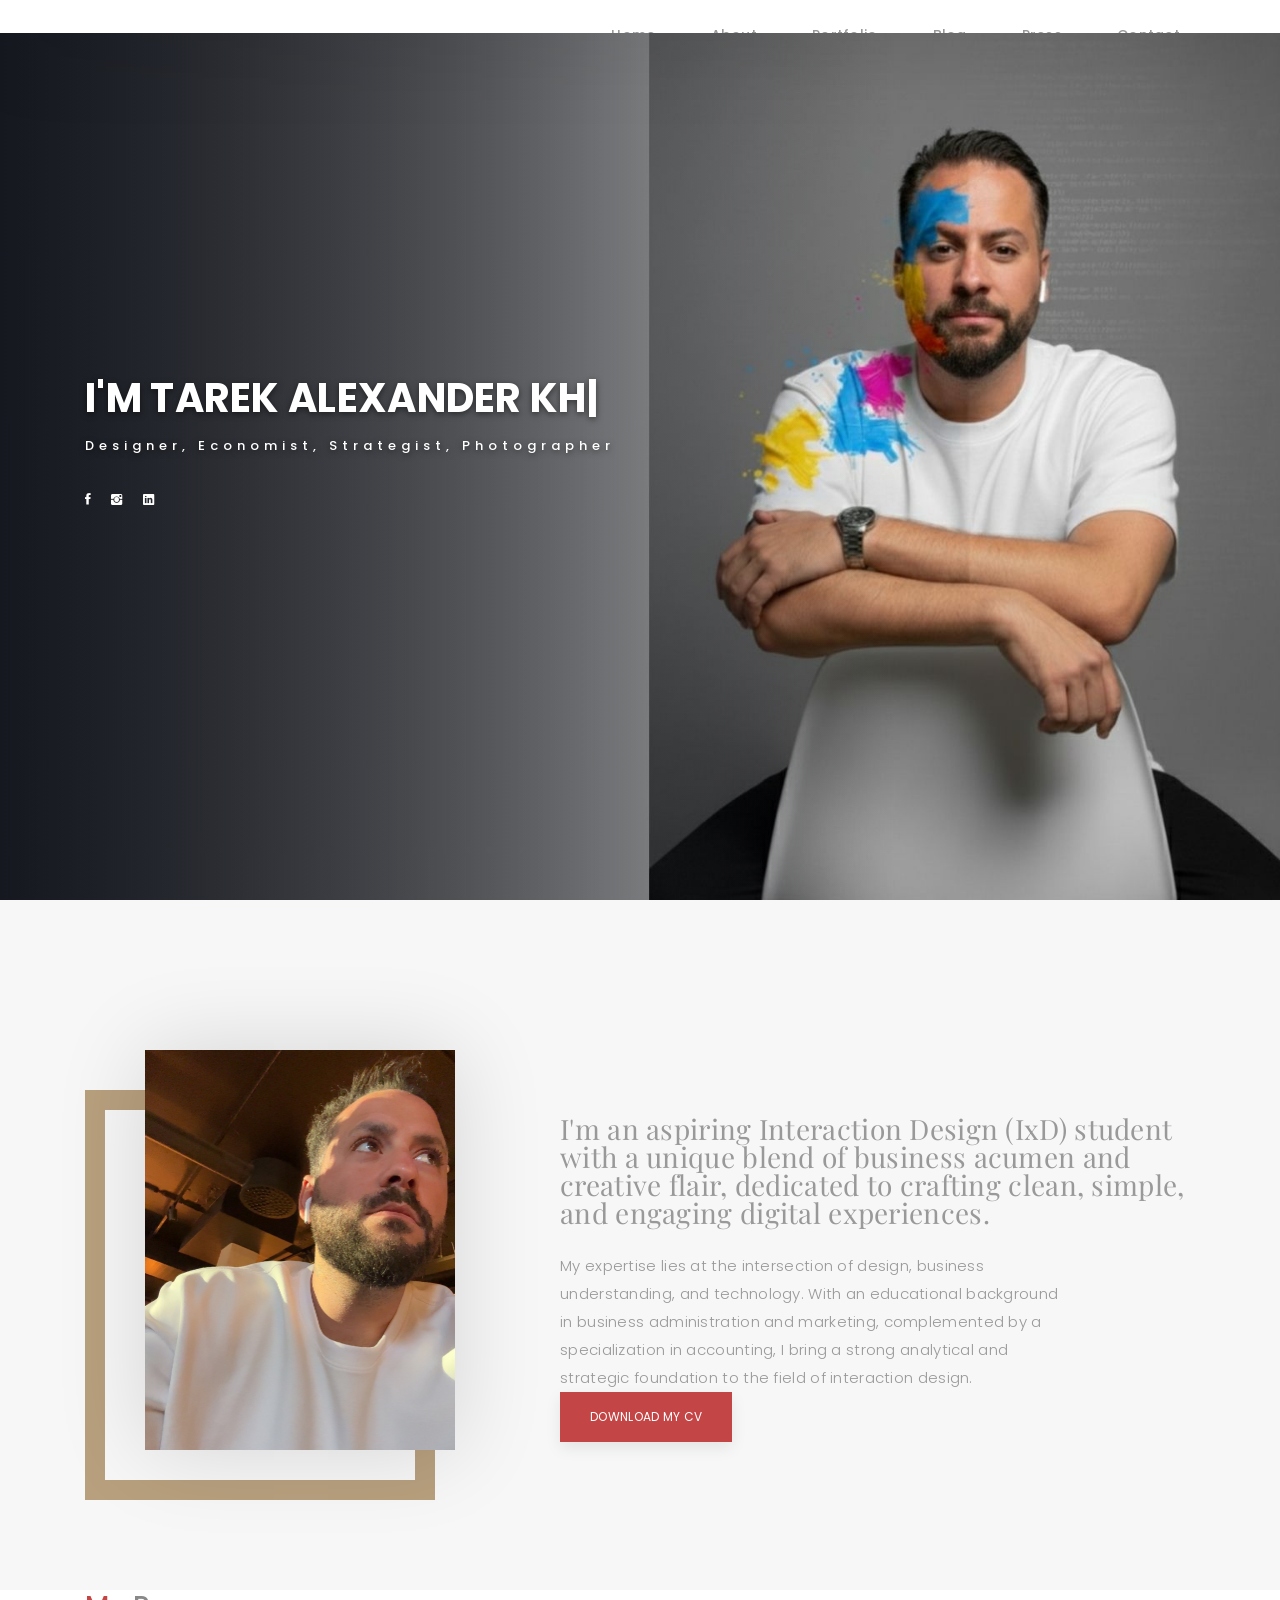
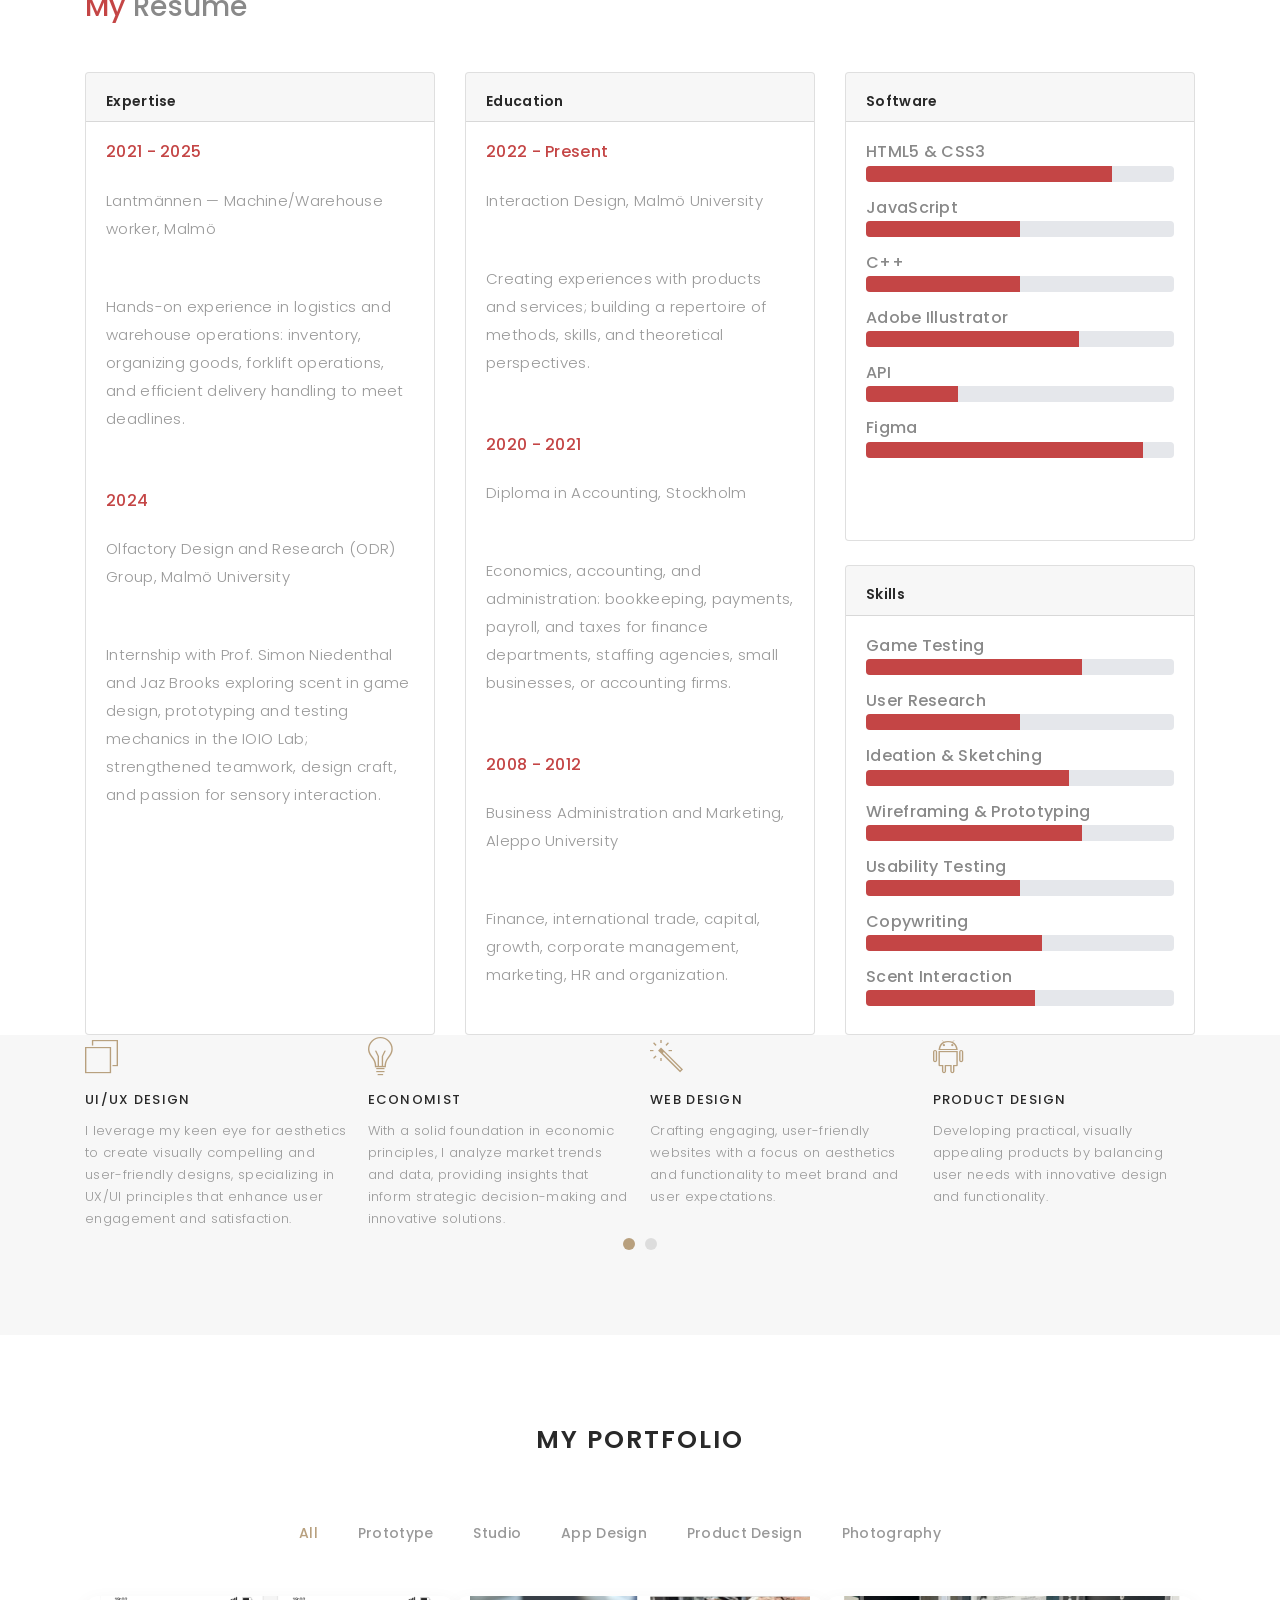
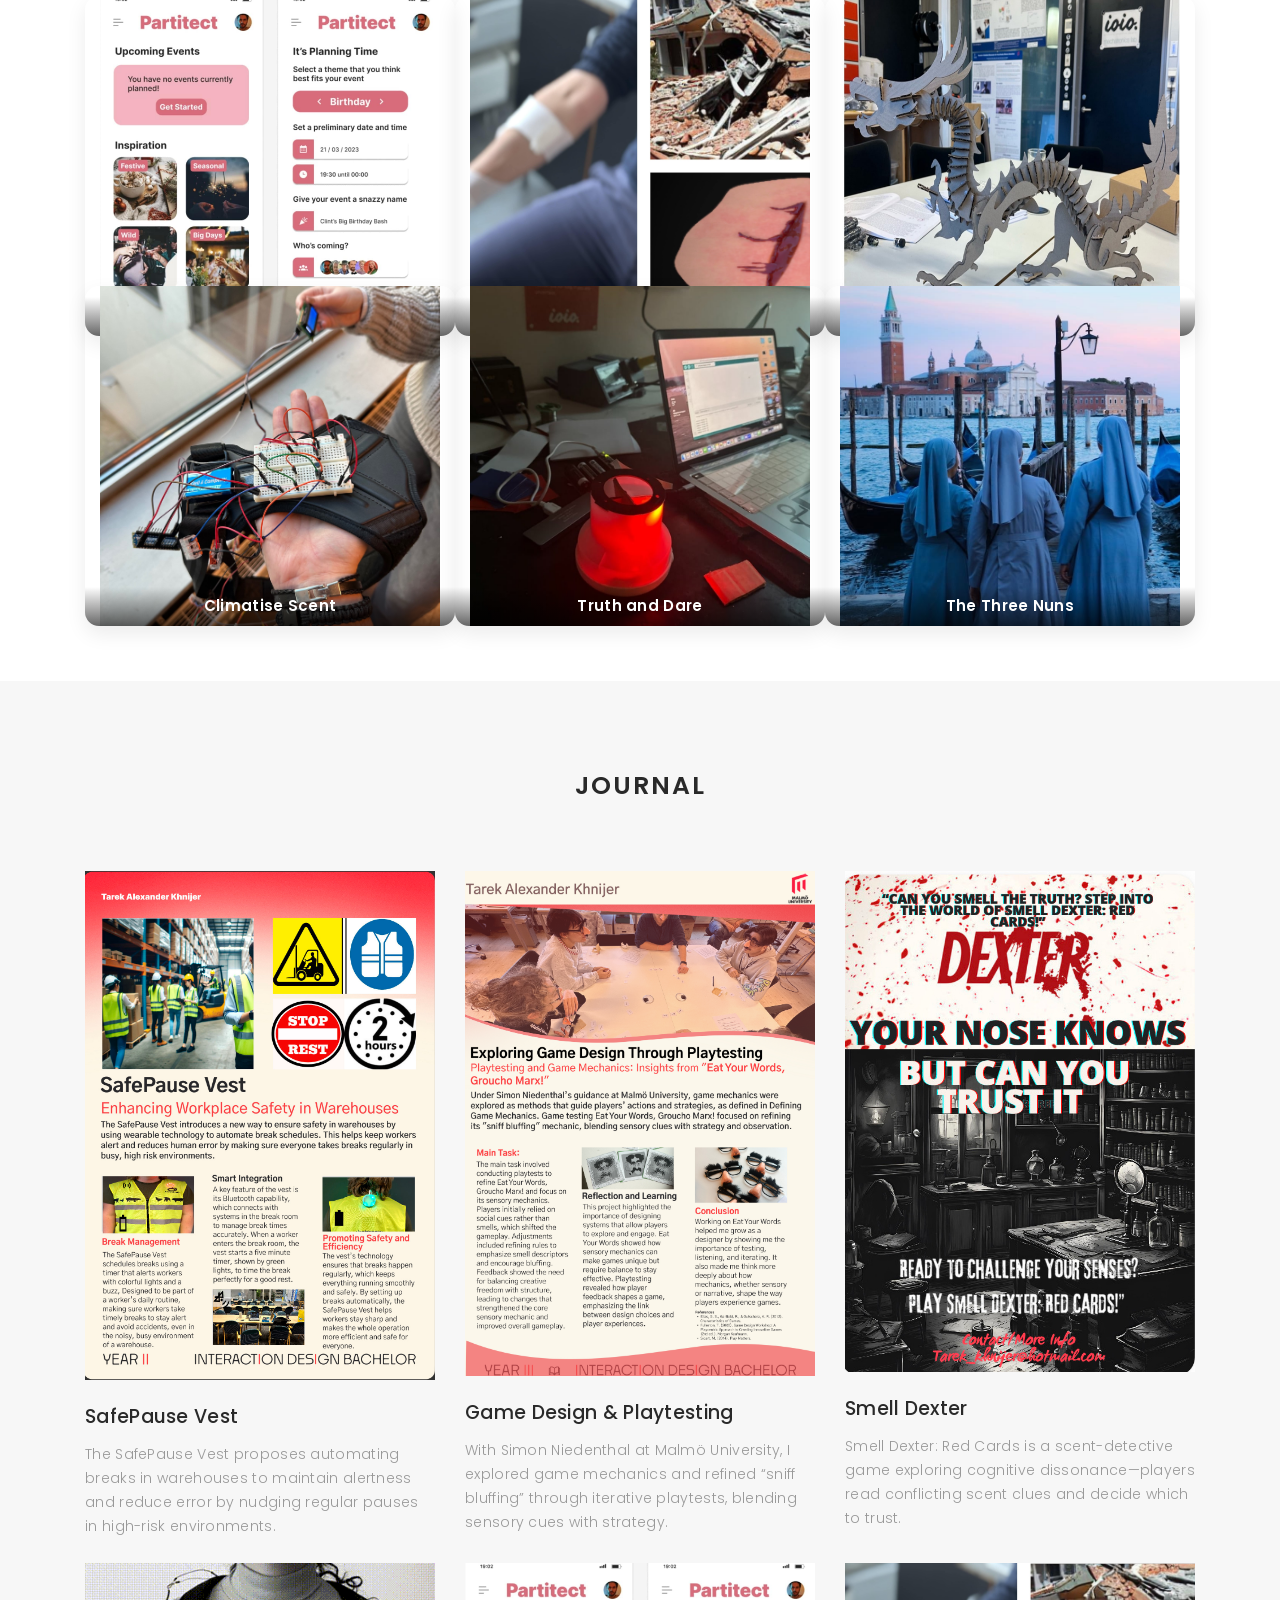
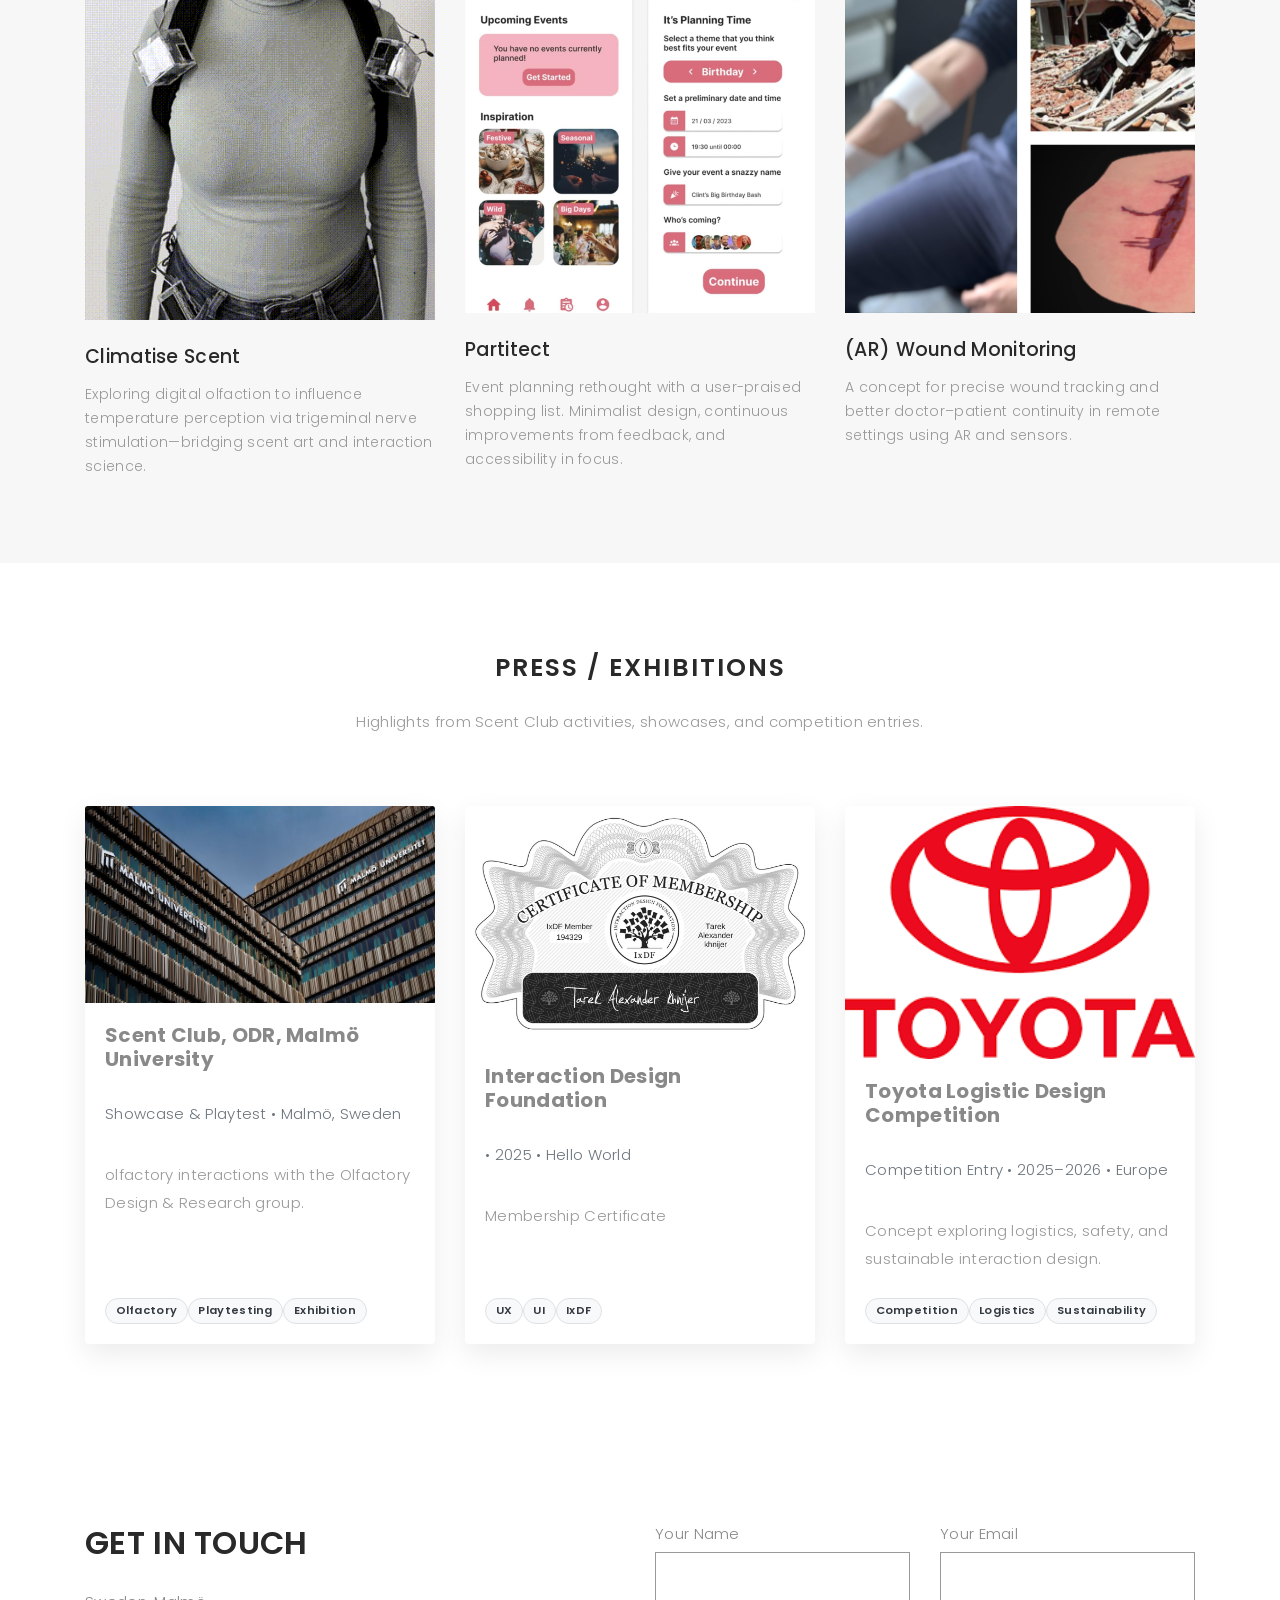
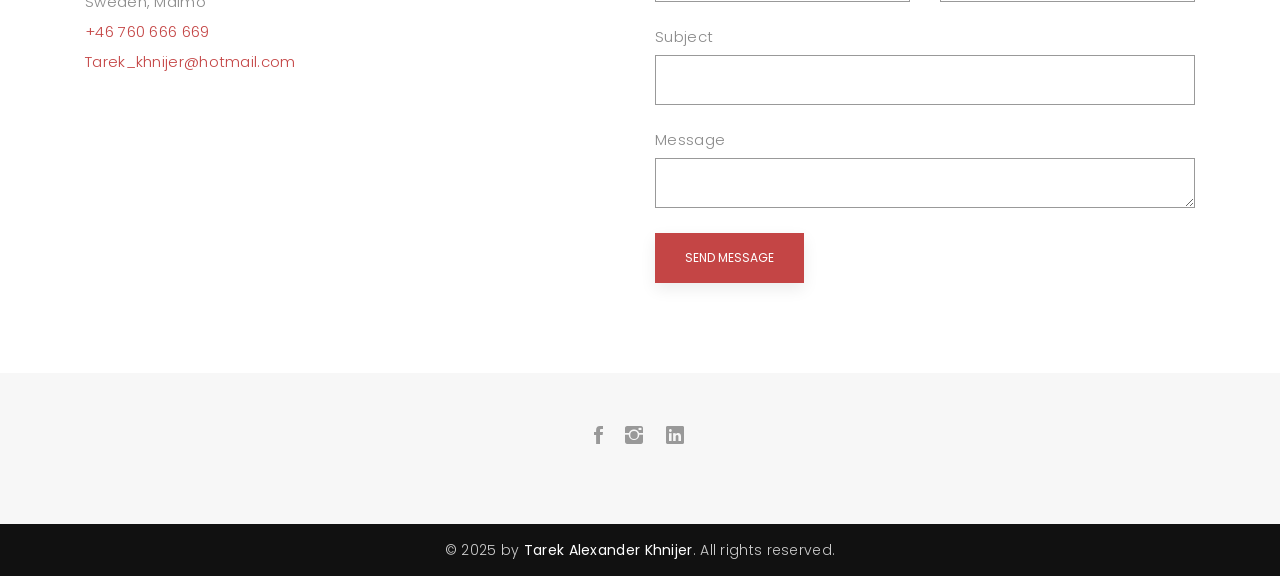
==== commit ad675297: "Update index.html" ====
--- a/index.html
+++ b/index.html
@@ -673,7 +673,7 @@
               <!-- Hidden fields -->
               <!-- ✅ التحويل التلقائي بعد الإرسال -->
               <input type="hidden" name="_next" value="https://designbytarek.com/thanks.html">
-              <input type="hidden" name="_redirect" value="thanks.html">
+             
               <div class="col-12">
                 <button type="submit" class="btn btn-brand">Send Message</button>
               </div>
@@ -735,3 +735,4 @@
 
 
 
+
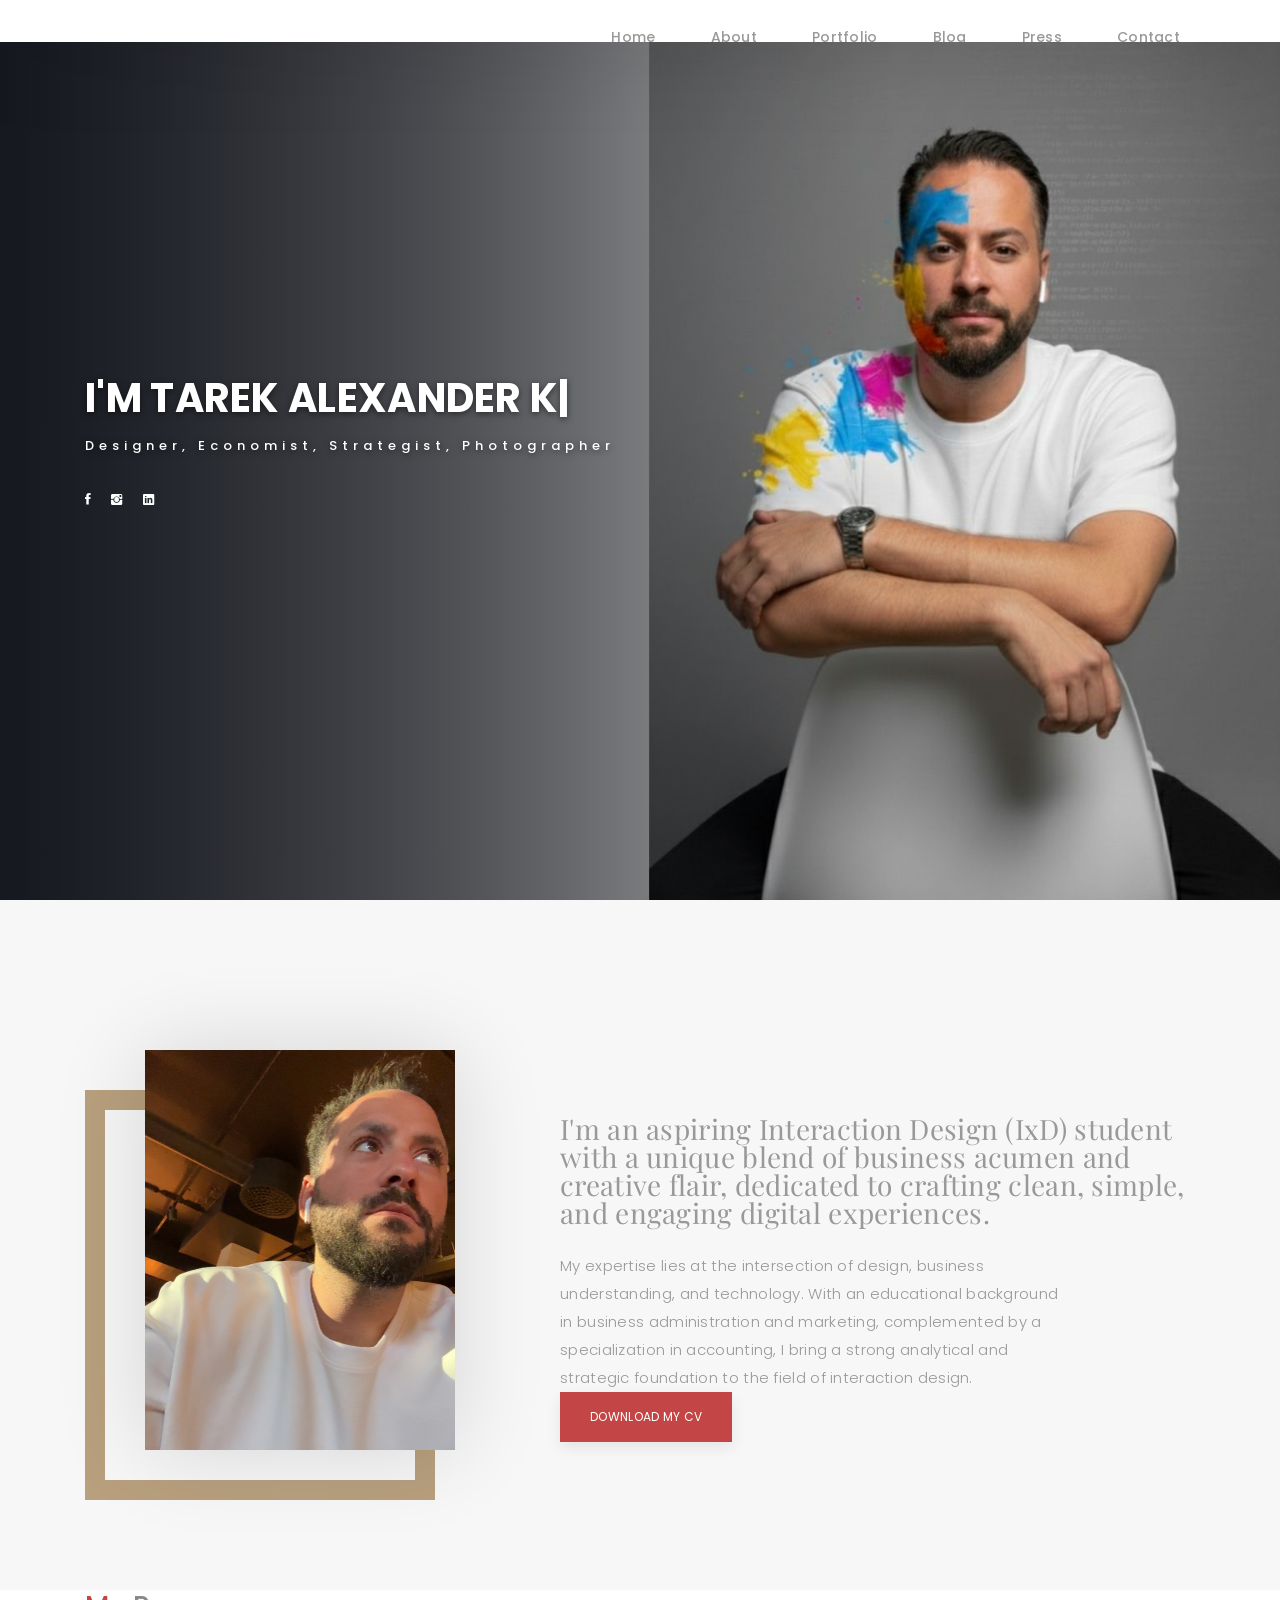
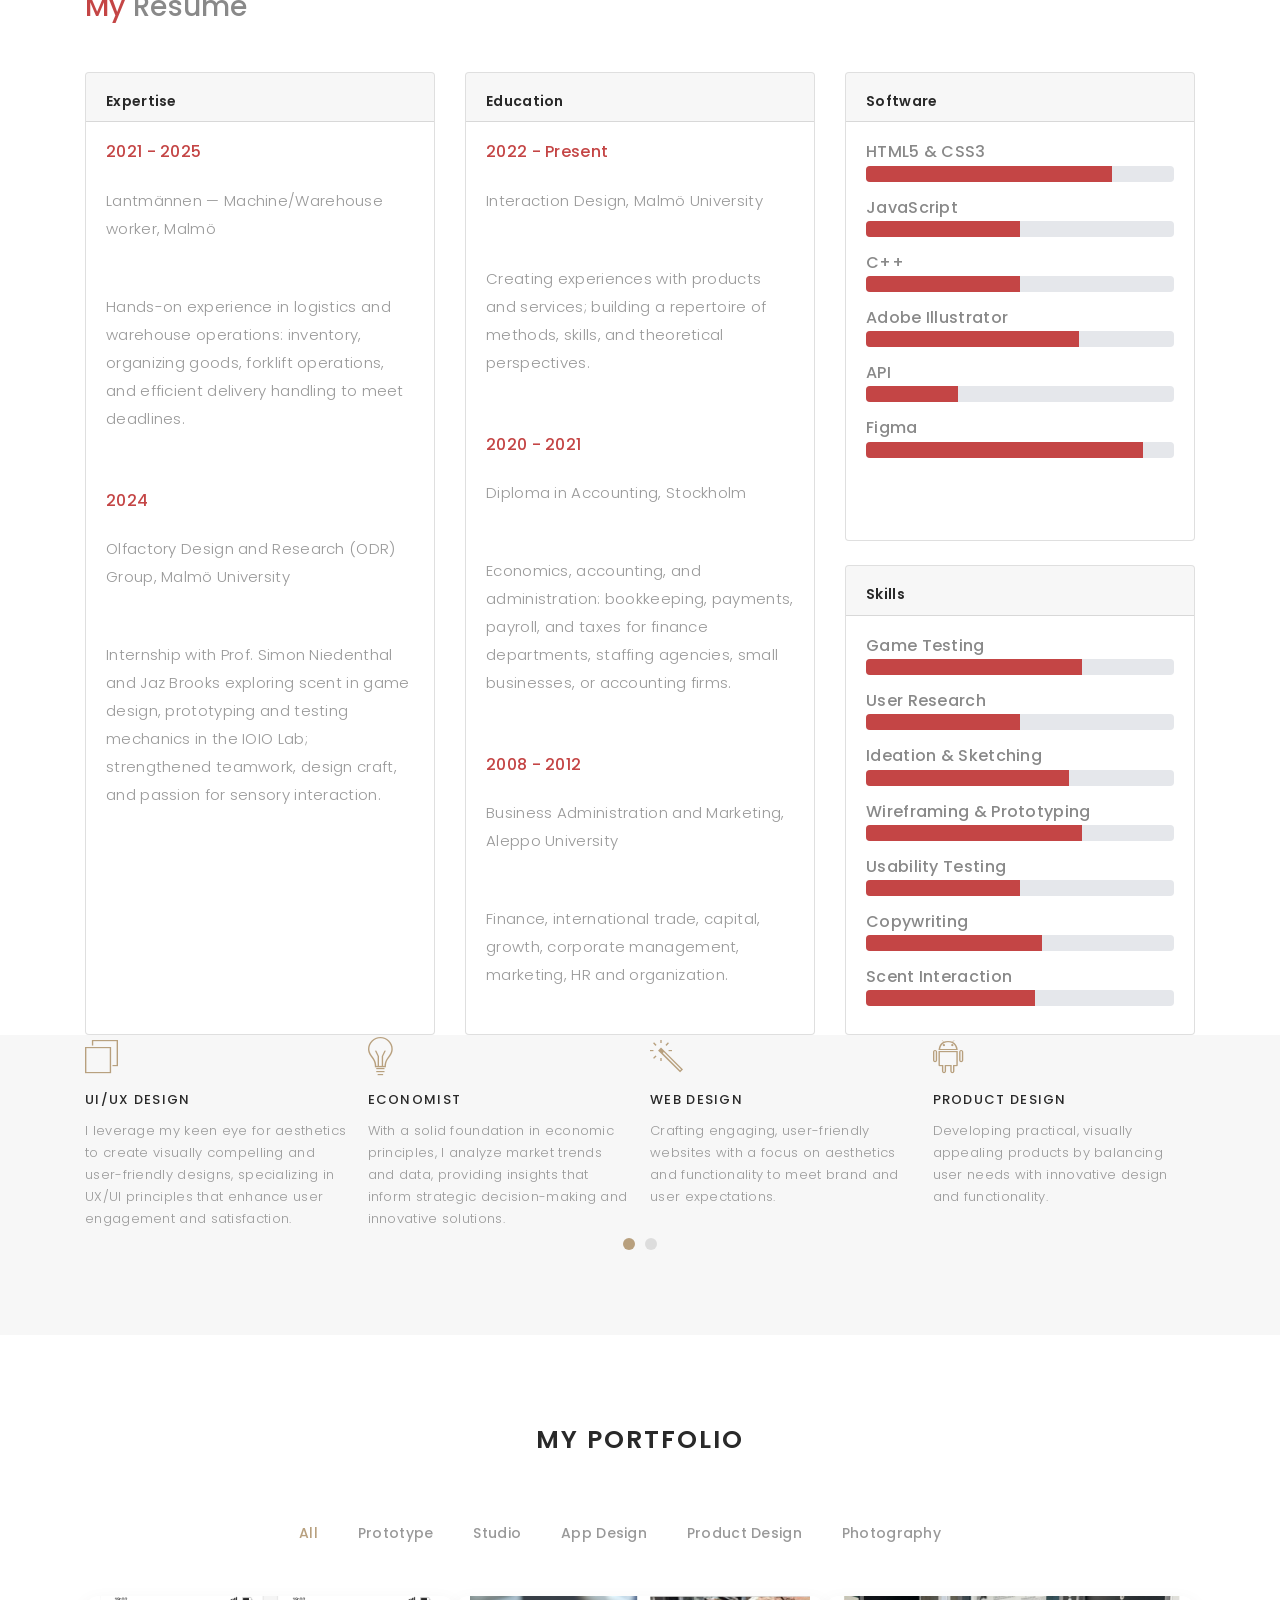
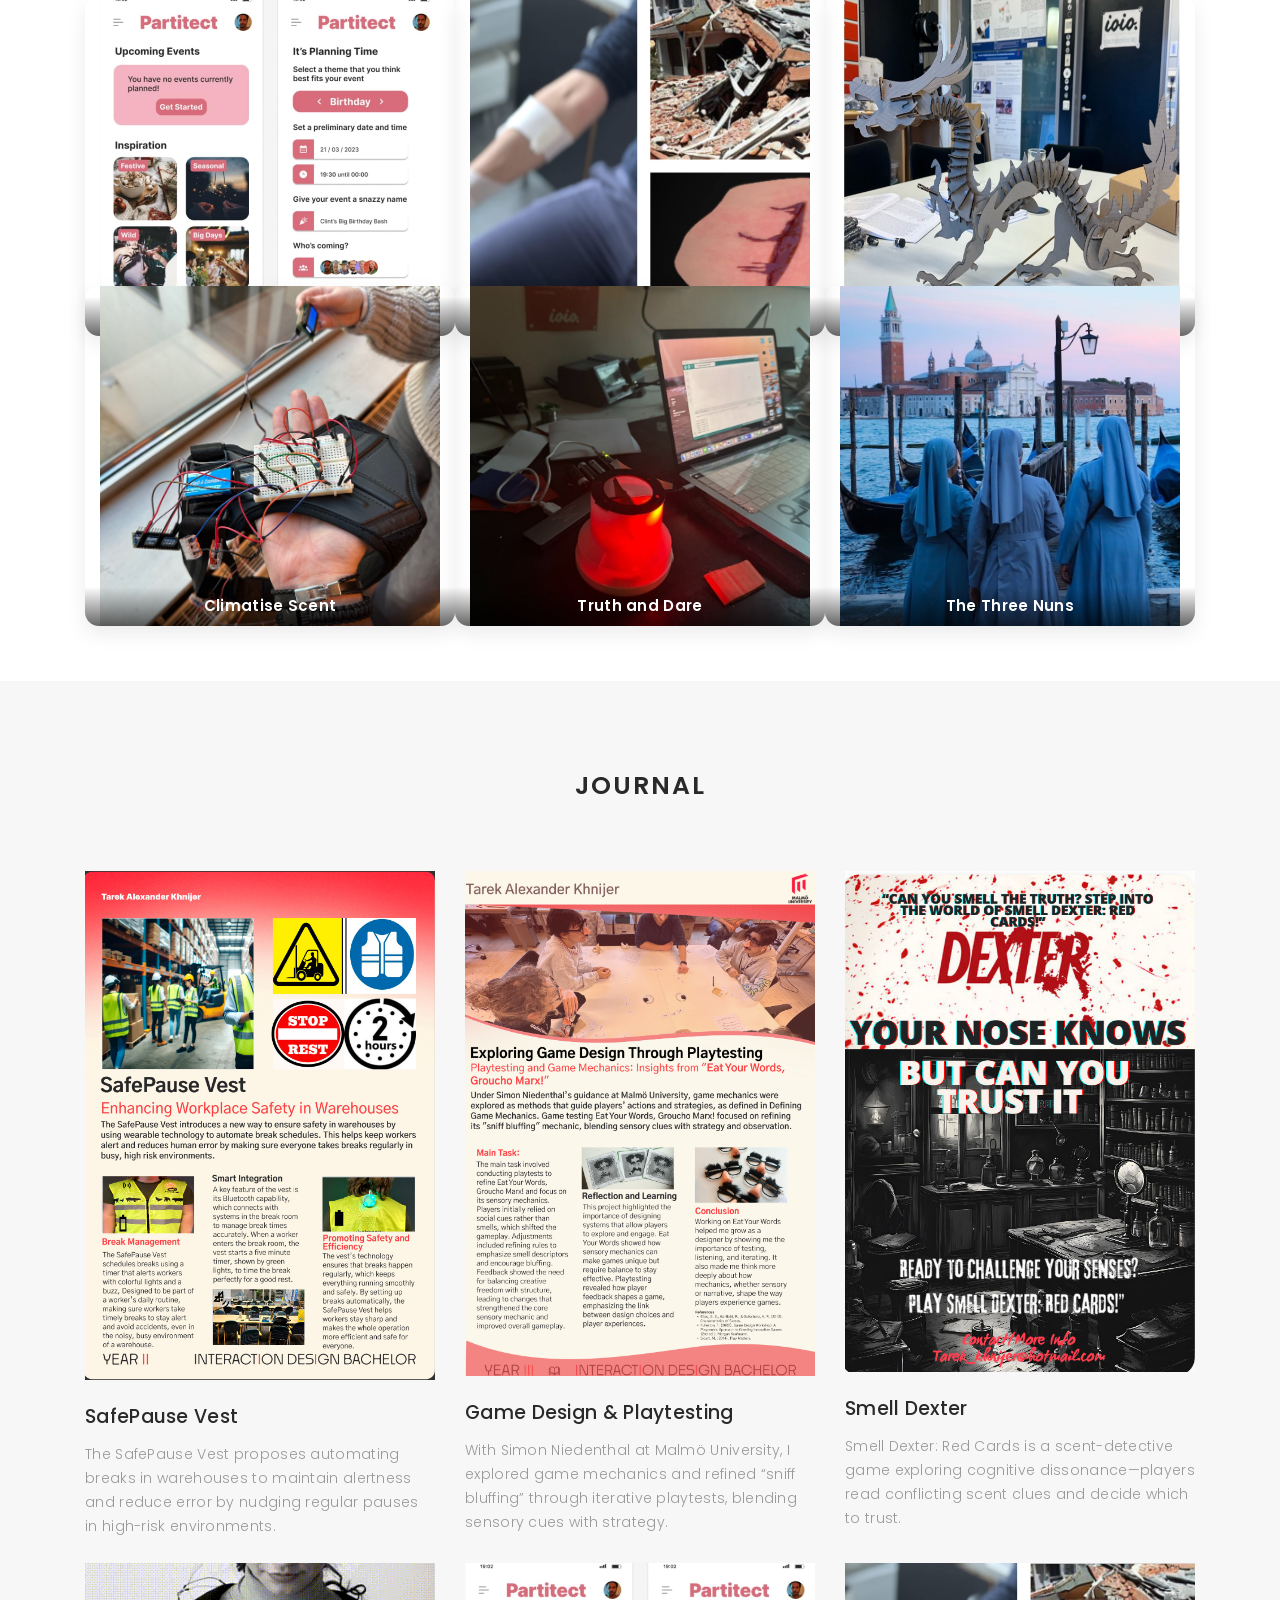
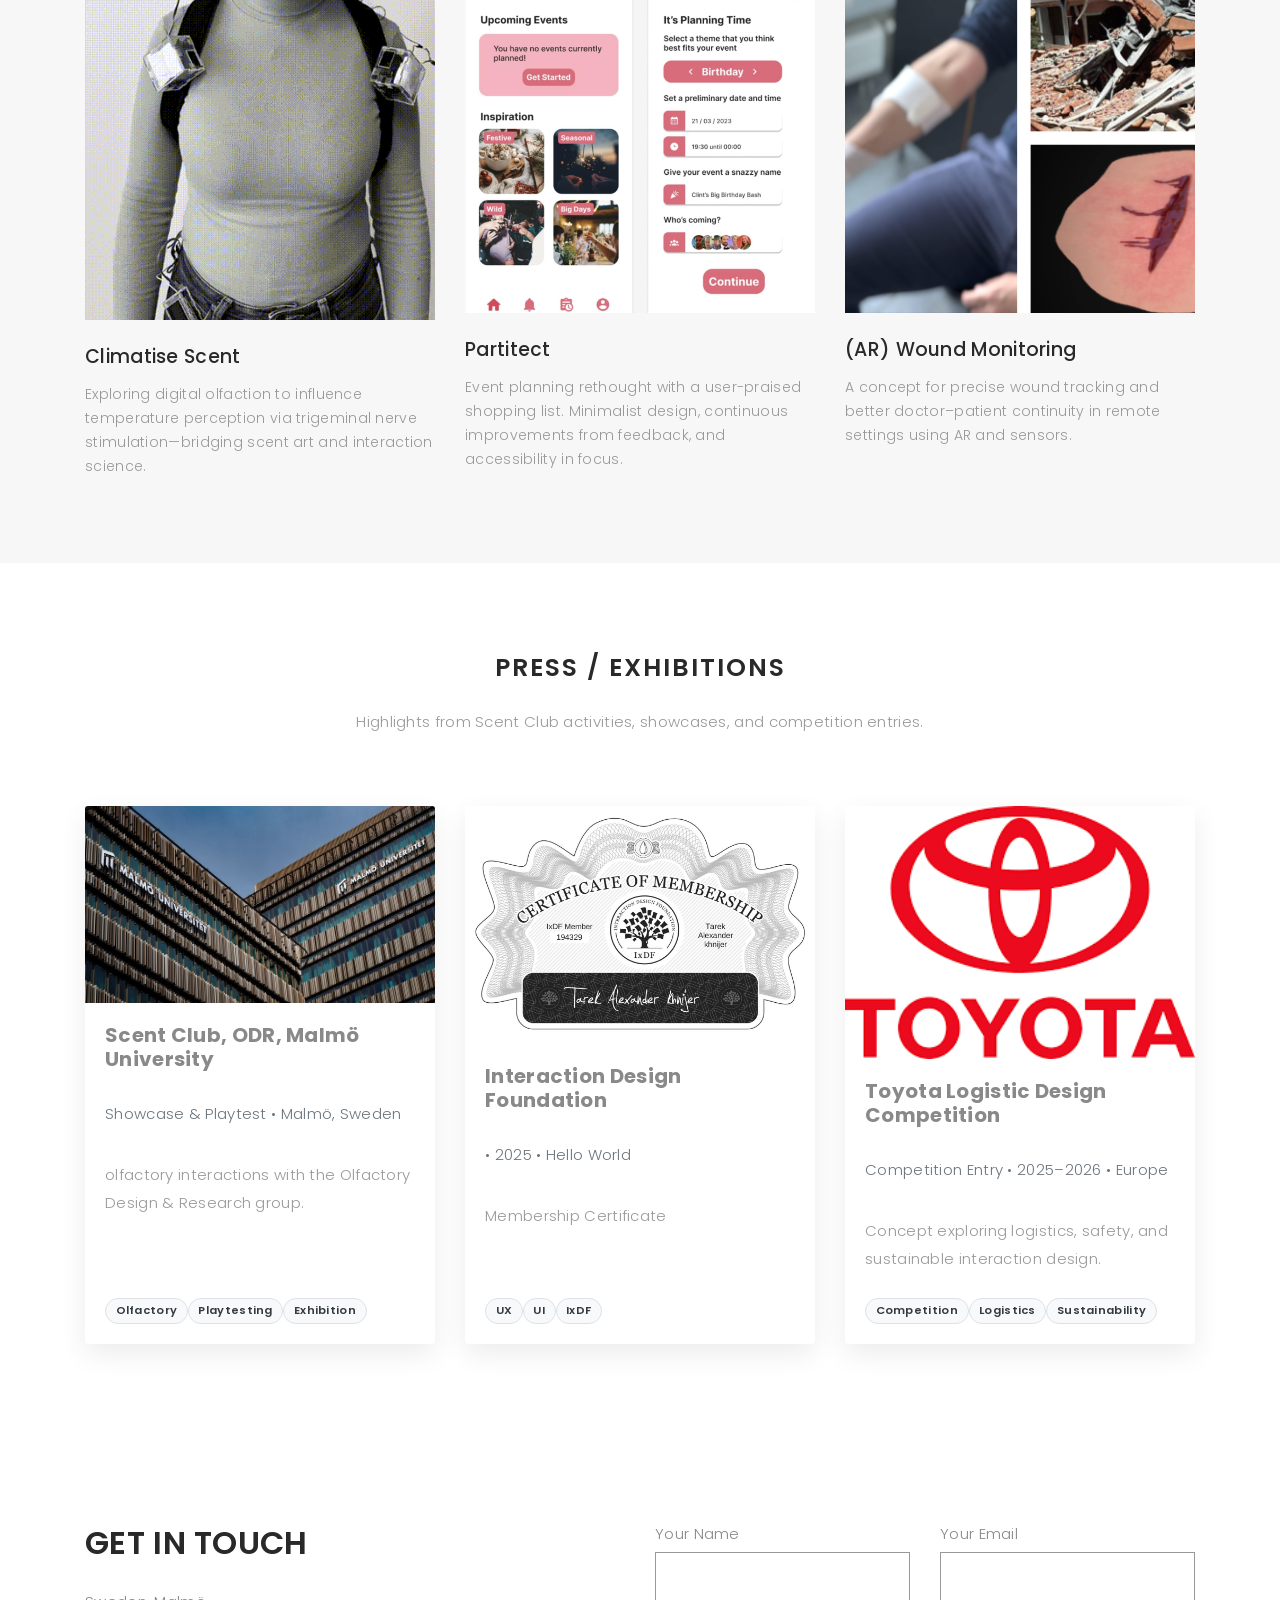
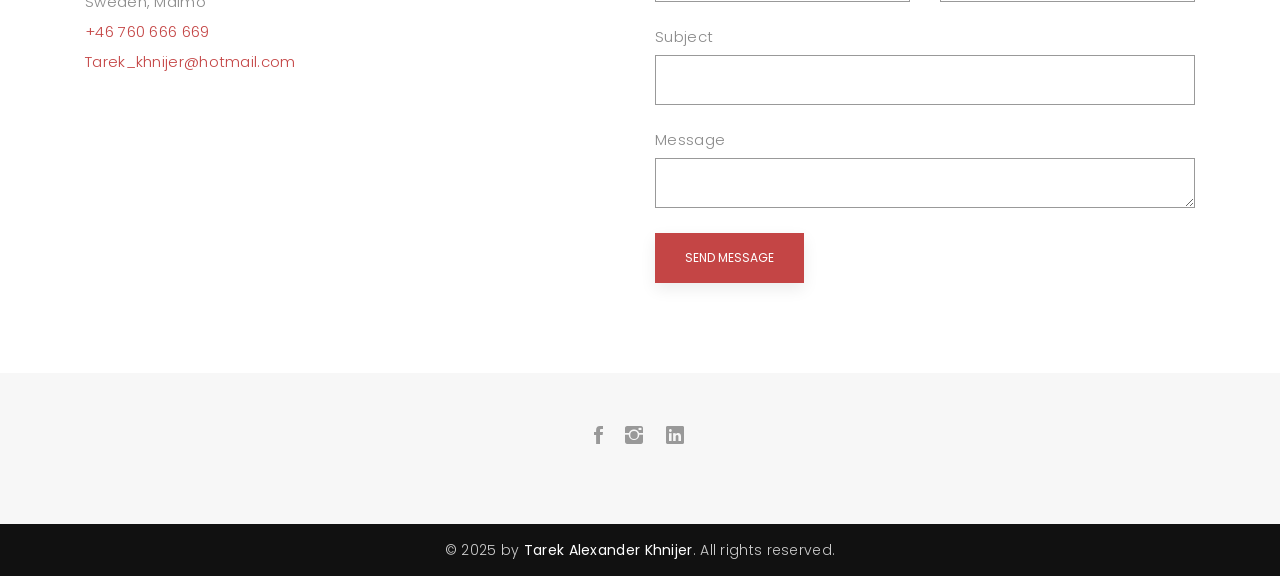
==== commit d4439171: "Update index.html" ====
--- a/index.html
+++ b/index.html
@@ -672,7 +672,7 @@
               </div>
               <!-- Hidden fields -->
               <!-- ✅ التحويل التلقائي بعد الإرسال -->
-              <input type="hidden" name="_next" value="https://designbytarek.com/thanks.html">
+              <input type="hidden" name="_next" value="https://designbytarek.se/thanks.html">
              
               <div class="col-12">
                 <button type="submit" class="btn btn-brand">Send Message</button>
@@ -736,3 +736,4 @@
 
 
 
+
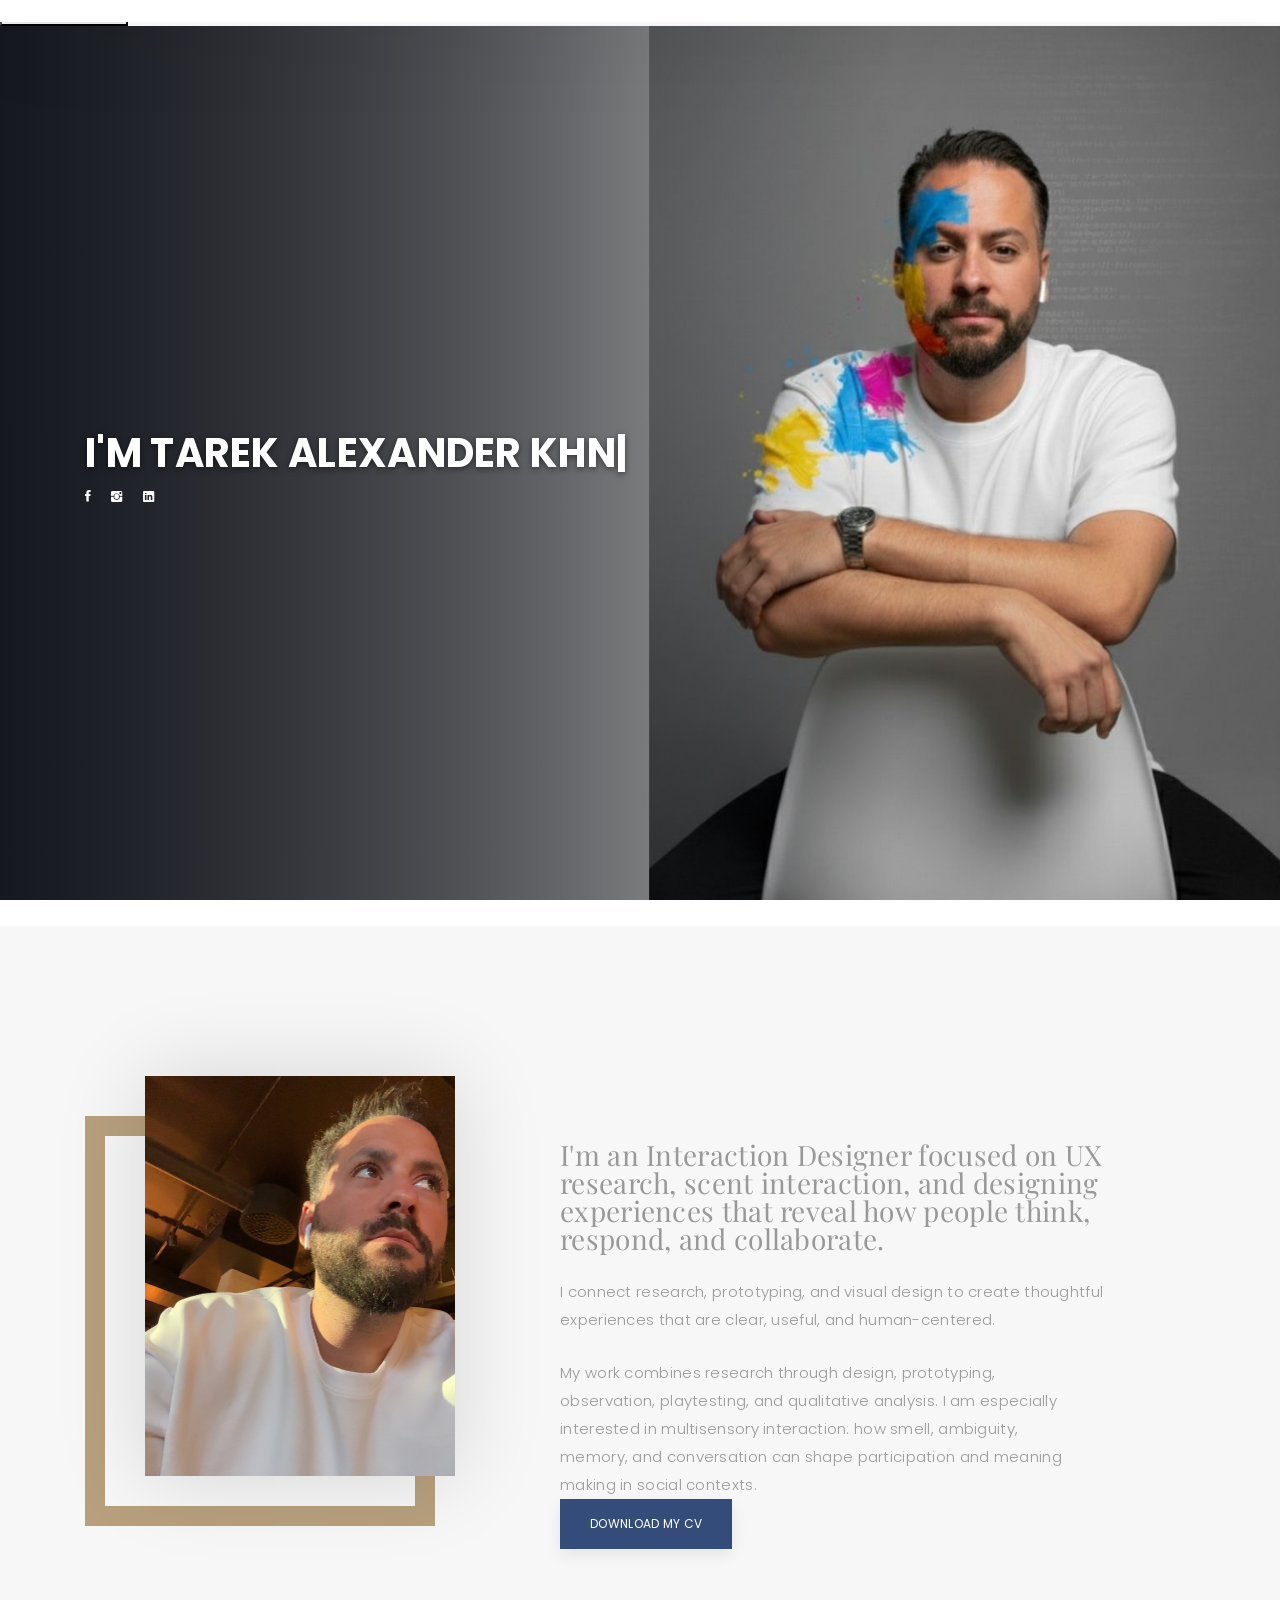
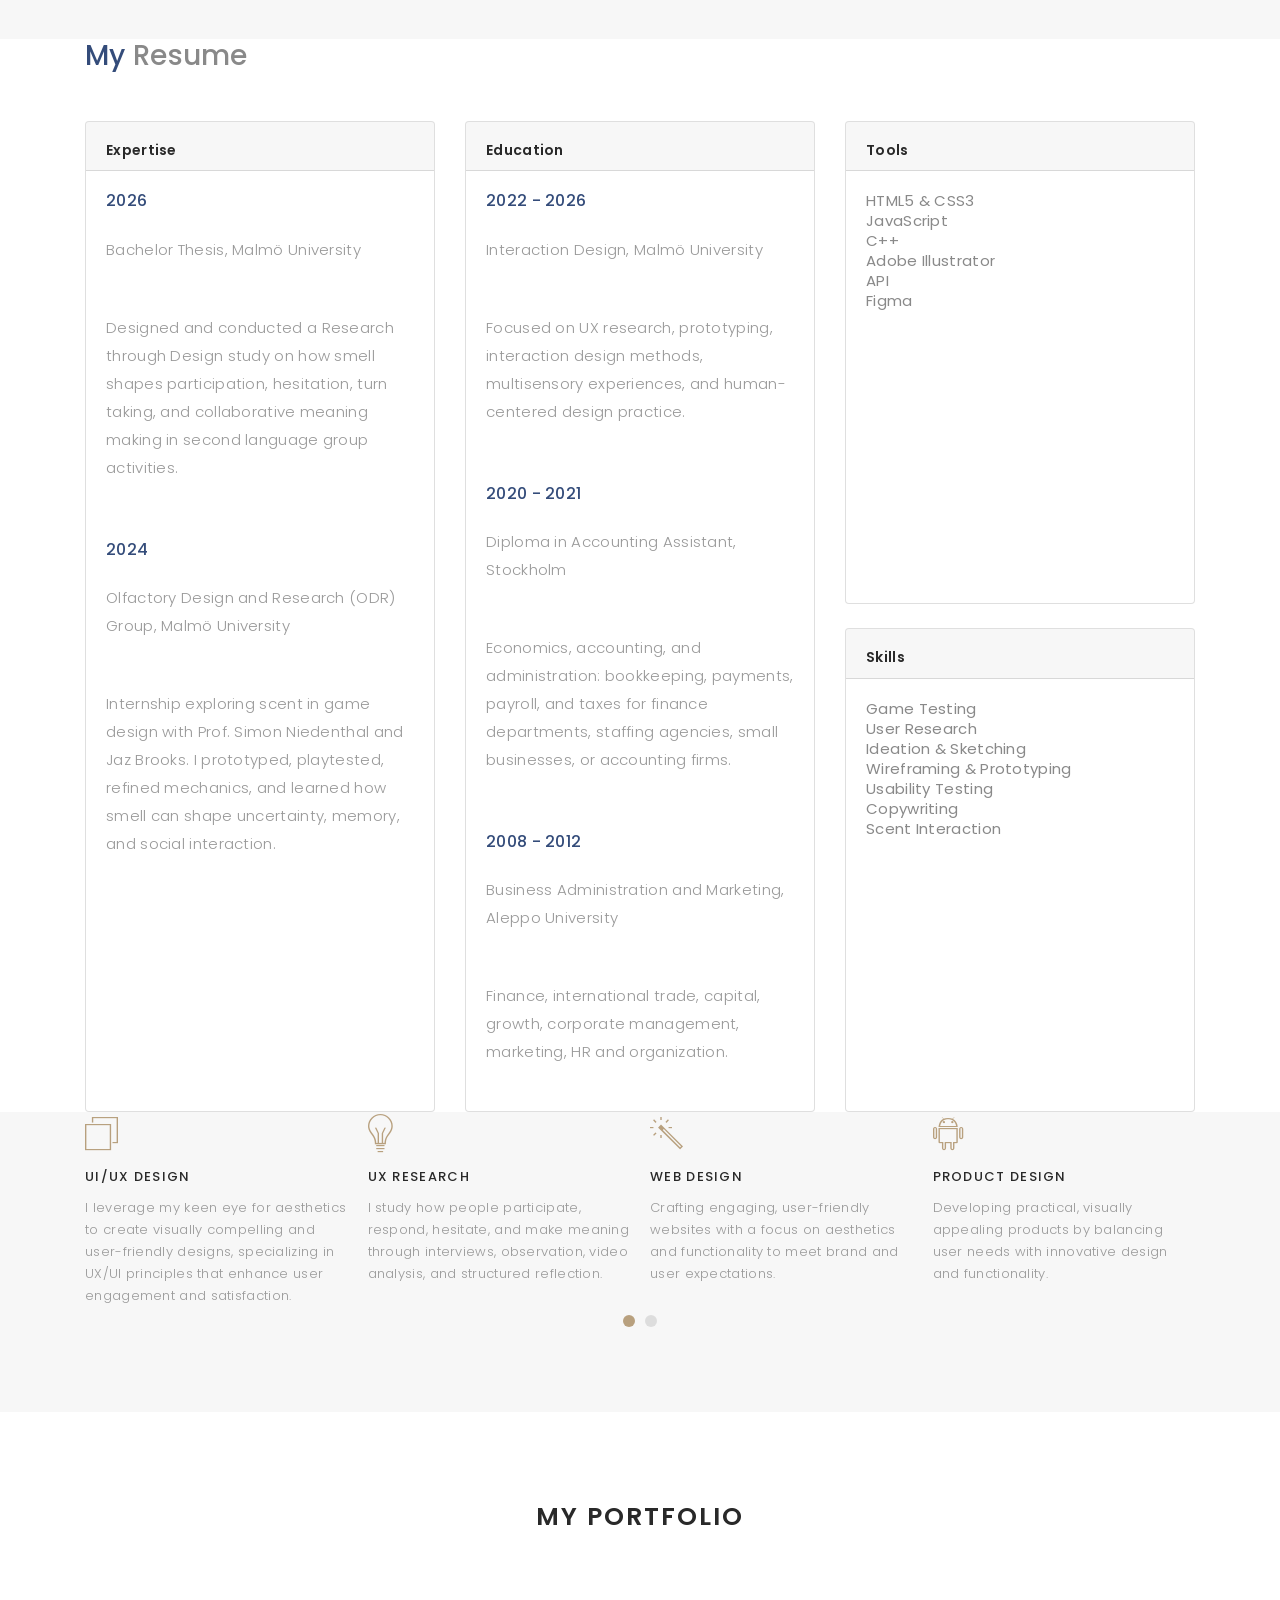
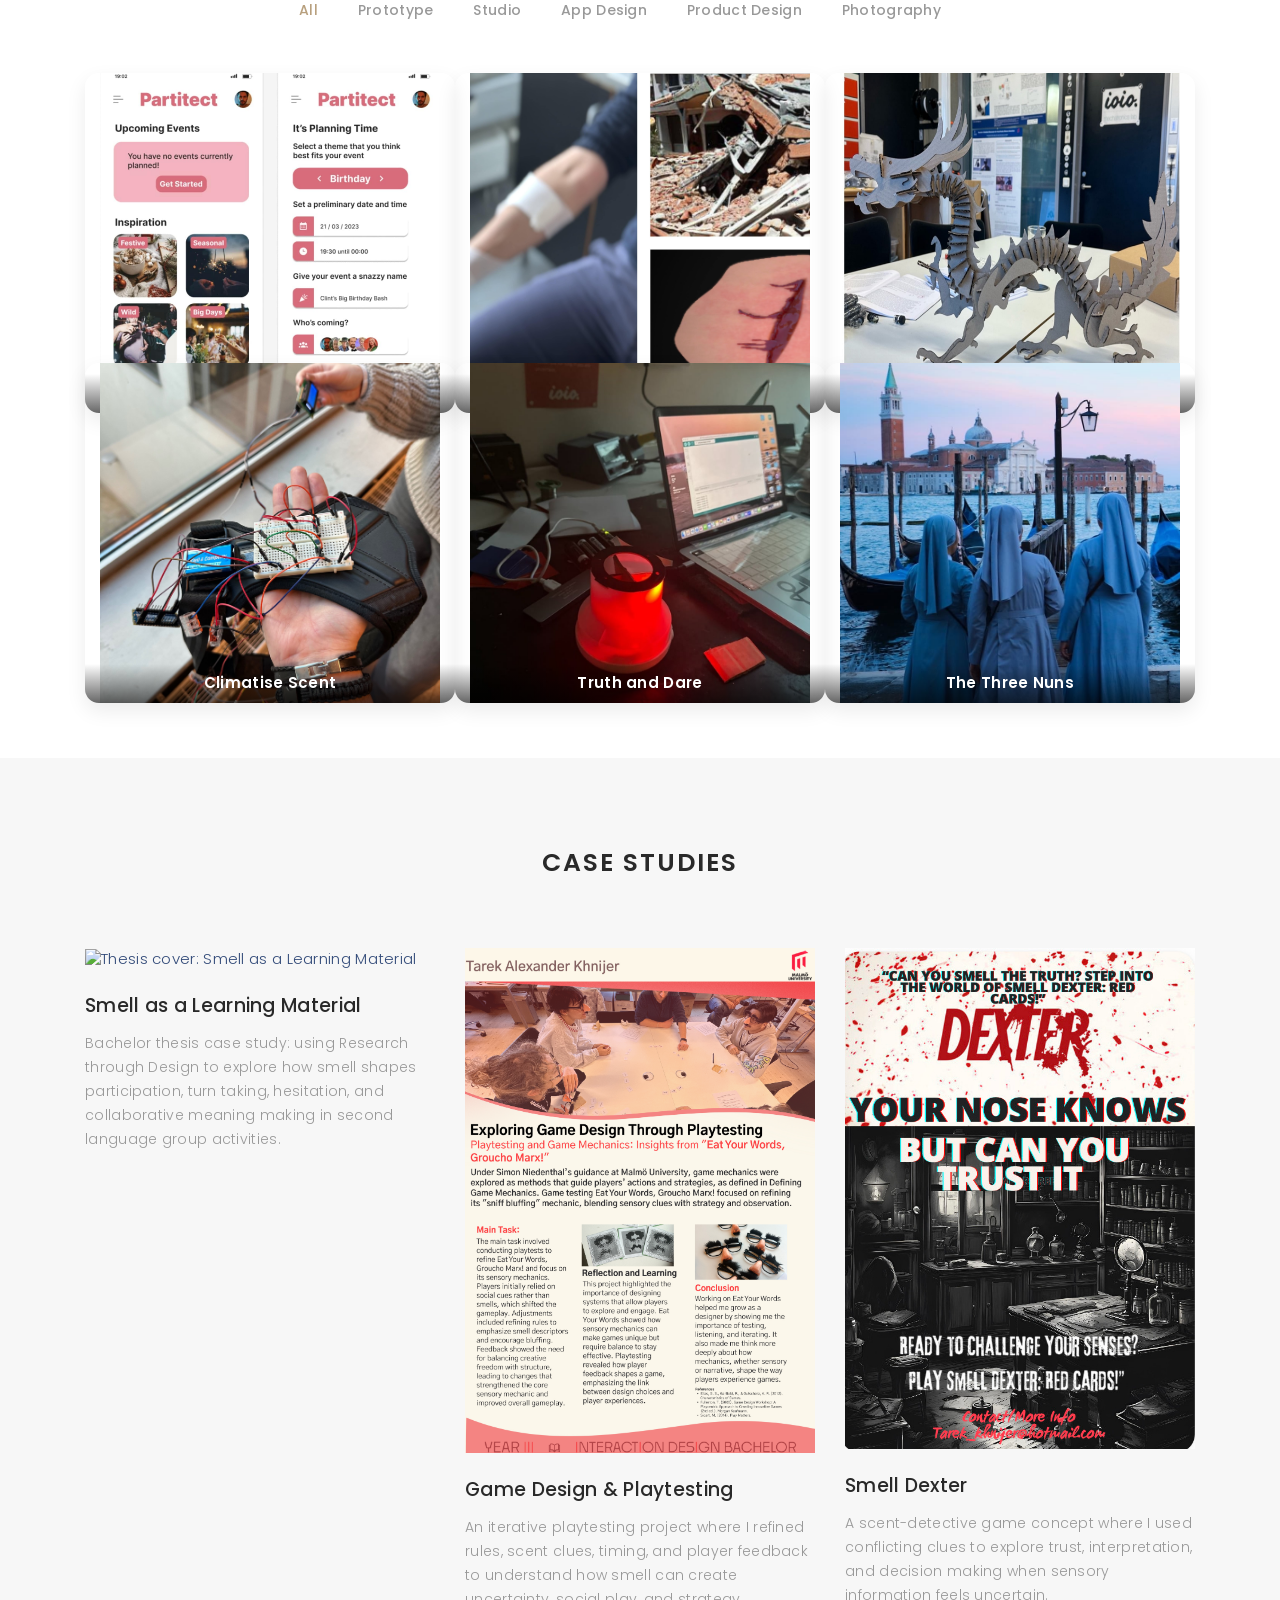
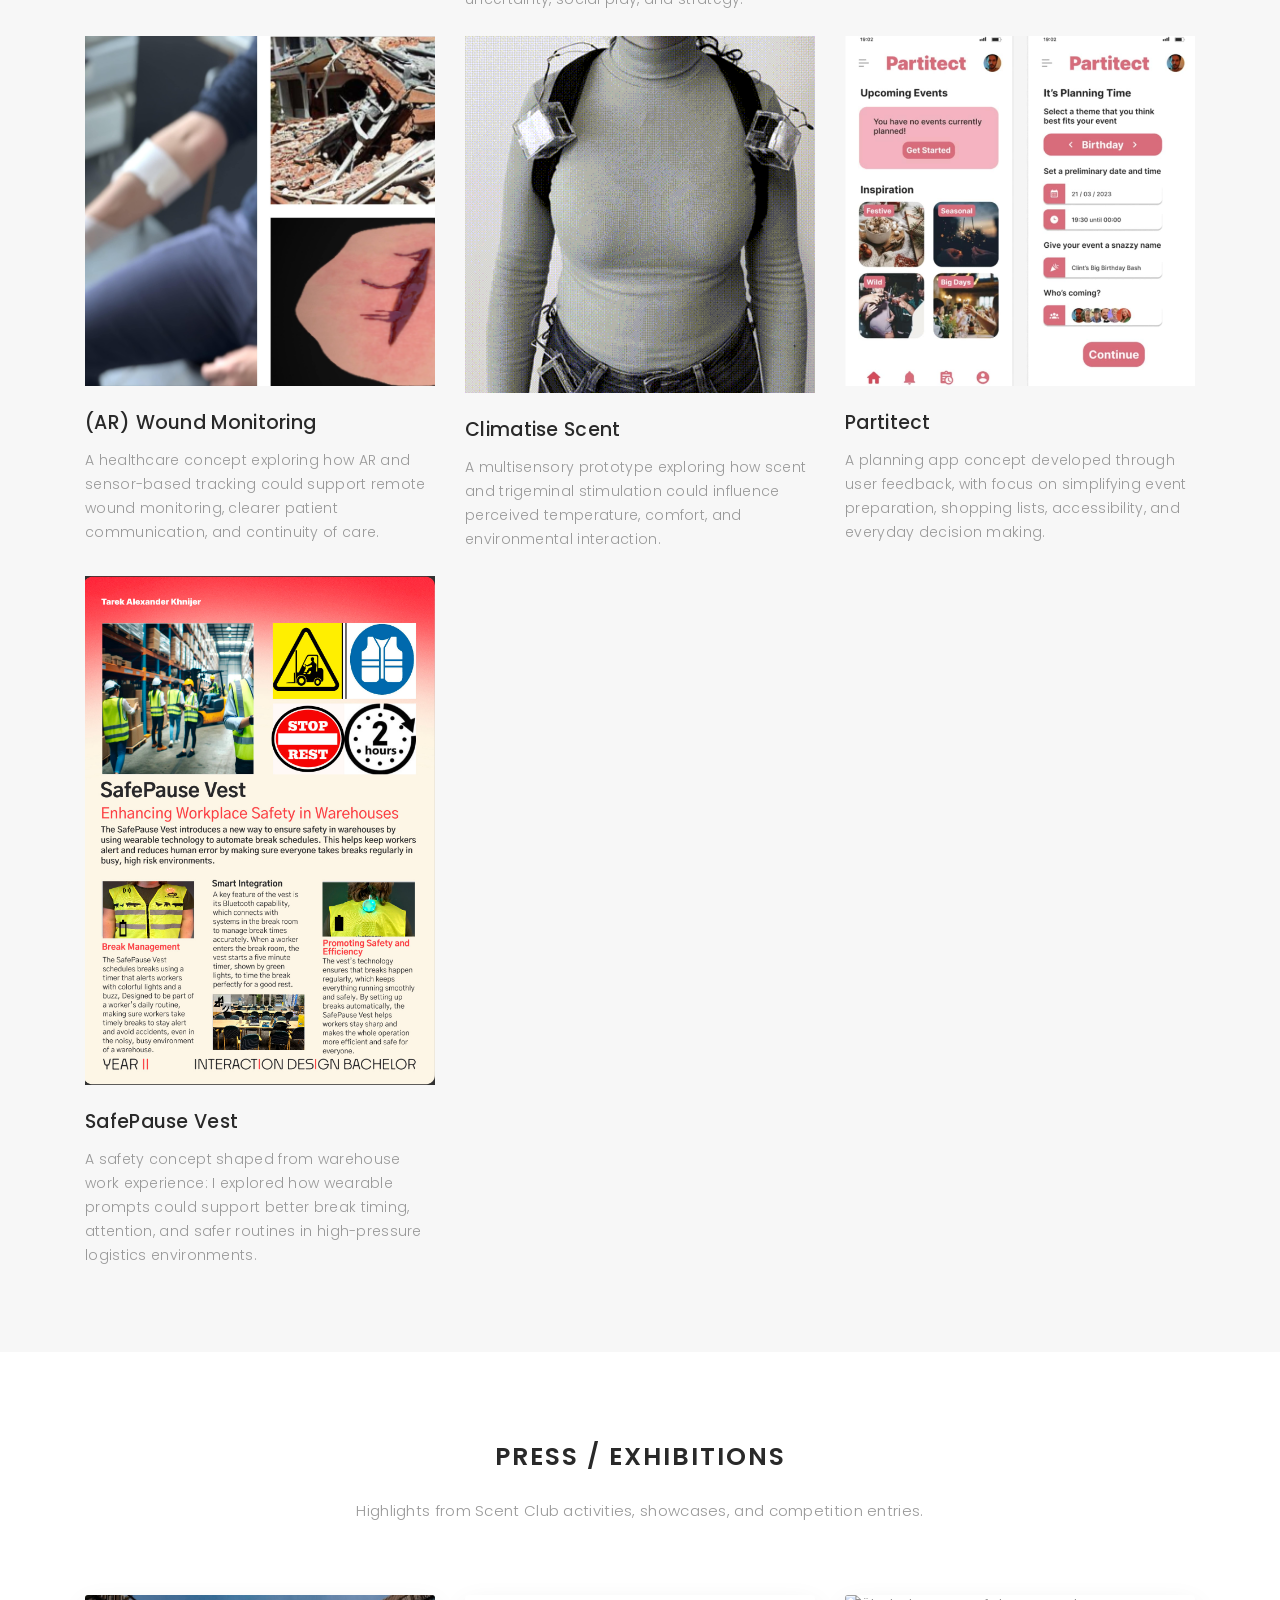
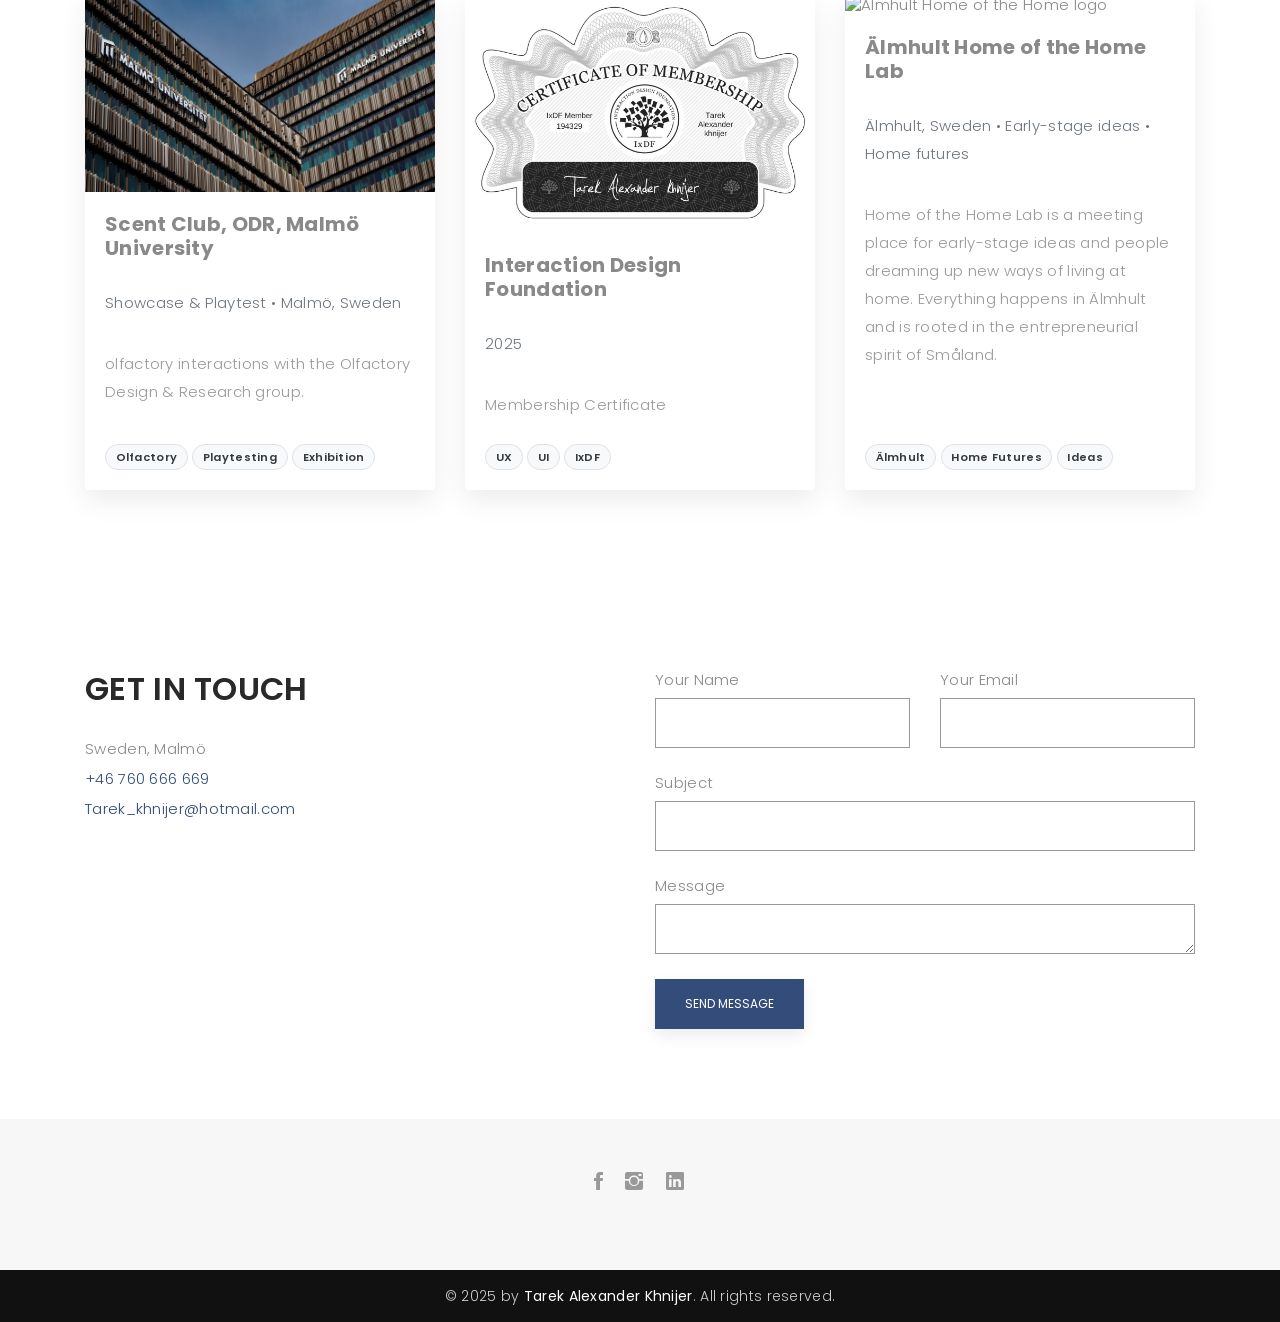
==== commit b76d04d9: "Add files via upload Update website" ====
--- a/index.html
+++ b/index.html
@@ -1,739 +1,716 @@
-<!DOCTYPE html>
-<html lang="en">
-<head>
-  <!-- meta -->
-  <meta charset="utf-8">
-  <meta content="width=device-width, initial-scale=1.0" name="viewport">
-
-  <title>Tarek Alexander Khnijer</title>
-
-  <!-- Meta Title -->
-  <meta name="title" content="Tarek Alexander Khnijer | Interaction Designer & Portfolio">
-  <!-- Meta Description (EN + SV) -->
-  <meta name="description" content="Portfolio of Tarek Alexander Khnijer, Interaction Design student in Malmö. Interaktionsdesigner i Malmö med bakgrund inom företagsekonomi och marknadsföring, fokuserar på UX, prototyper och sensorisk design.">
-  <!-- Meta Keywords (EN + SV) -->
-  <meta name="keywords" content="Tarek Khnijer, Portfolio, Interaction Design, Interaktionsdesign, UX, UI, Prototyping, Game Testing, Speldesign, Malmö University, Malmö Universitet, Designer, Kreativ strategi, Digitala upplevelser, Scent Interaction">
-
-  <!-- Google Fonts -->
-  <link href="https://fonts.googleapis.com/css?family=Poppins:300,300i,400,400i,500,500i,600,600i,700,700i|Playfair+Display:400,400i,700,700i,900,900i" rel="stylesheet">
-
-  <!-- Bootstrap CSS File -->
-  <link href="lib/bootstrap/css/bootstrap.min.css" rel="stylesheet">
-
-  <!-- Libraries CSS Files -->
-  <link href="lib/ionicons/css/ionicons.min.css" rel="stylesheet">
-  <link href="lib/owlcarousel/assets/owl.carousel.min.css" rel="stylesheet">
-  <link href="lib/magnific-popup/magnific-popup.css" rel="stylesheet">
-  <link href="lib/hover/hover.min.css" rel="stylesheet">
-
-  <!-- Main Stylesheet File -->
-  <link href="css/style.css" rel="stylesheet">
-
-  <!-- Responsive css -->
-  <link href="css/responsive.css" rel="stylesheet">
-
-  <!-- Favicon -->
-  <link rel="shortcut icon" href="images/favicon.png">
-
-  <!-- ======================= Custom Overrides ======================= -->
-  <style>
-    :root{
-      --brand:#c44545;        /* أحمر ناعم */
-      --brand-600:#a83232;    /* أغمق للهوفر */
-      --gold:#d4af37;         /* الذهبي */
-      --grey:#dcdcdc;         /* الرمادي الفاتح */
-      --ink:#111111;          /* النص */
-      --bg:#ffffff;           /* الخلفية */
-    }
-    #press .card { border:0; box-shadow:0 10px 28px rgba(0,0,0,.08); transition: all .2s ease; }
-#press .card:hover { transform:translateY(-3px); box-shadow:0 16px 40px rgba(0,0,0,.12); }
-#press .badge { border-radius:999px; padding:.4rem .6rem; font-weight:600; }
-#press .card-title { font-weight:700; }
-@media (prefers-color-scheme: dark){
-  #press .card { background:#0f1524; }
-}
-
-    /* الوضع الليلي */
-    @media (prefers-color-scheme: dark){
-      :root{
-        --bg:#0b0f19;
-        --ink:#e5e7eb;
-        --grey:#334155;
-      }
-      body{ background:var(--bg); color:var(--ink); }
-    }
-
-    /* نصوص وروابط */
-    .text-brand, .text-danger{ color:var(--brand) !important; }
-    a{ color:var(--brand); text-decoration:none; transition:color .2s ease; }
-    a:hover{ color:var(--brand-600); }
-    a:focus{ outline:3px solid var(--brand-600); outline-offset:2px; border-radius:4px; }
-
-    /* أزرار (توافق مع البراند) */
-    .btn, .btn-brand, .btn-danger{
-      transform: translateY(0);
-      transition: transform .15s ease, box-shadow .2s ease, background-color .2s ease, border-color .2s ease;
-      box-shadow: 0 6px 16px rgba(0,0,0,.08);
-      cursor: pointer;
-    }
-    .btn-brand, .btn-danger{
-      background:var(--brand); border-color:var(--brand); color:#fff;
-    }
-    .btn-brand:hover, .btn-danger:hover{
-      background:var(--brand-600); border-color:var(--brand-600);
-      transform: translateY(-2px); box-shadow: 0 12px 24px rgba(0,0,0,.12);
-    }
-    .btn-outline-light{
-      border:1px solid rgba(255,255,255,.75); color:#fff;
-    }
-    .btn-outline-light:hover{ background:rgba(255,255,255,.12); }
-
-    /* =================== الهيدر بخلفية دافئة + تظليل يسار =================== */
-    #header.home{
-      position: relative;
-      min-height:100vh;
-      display:flex; align-items:center;
-      color:#fff;
-      /* نفصل خصائص الخلفية لضبطها بالموبايل */
-      background-image:
-        linear-gradient(to right, rgba(11,15,25,.75) 0%, rgba(11,15,25,.35) 40%, rgba(11,15,25,0) 70%),
-        url('images/home-bg.jpg');
-      background-repeat: no-repeat;
-      background-size: cover;
-      background-position: center right;
-      background-attachment: fixed; /* ثابت على الديسكتوب */
-      transition: background-position .6s ease;
-    }
-    #header.home:hover{ background-position: calc(100% - 10px) center; }
-    #header .header-content h1, #header .header-content p{
-      color:#fff; text-shadow:0 2px 6px rgba(0,0,0,.5);
-    }
-
-    /* موبايل/أجهزة لمس: ألغِ fixed لتفادي مشاكل iOS/Android */
-    @media (max-width: 991.98px){
-      #header.home{
-        background-attachment: scroll;
-        background-position: center; /* أكثر أمانًا على الشاشات الصغيرة */
-      }
-    }
-
-    /* بورتفوليو: نص فوق الصور مقروء دائمًا */
-    .image-text{
-      position:absolute; left:0; right:0; bottom:0; padding:.6rem .8rem; color:#fff; font-weight:600;
-      background:linear-gradient(to top, rgba(0,0,0,.6), rgba(0,0,0,0));
-    }
-
-    /* Progress bars */
-    .progress{ background:#e5e7eb; }
-    .progress-bar.bg-danger, .progress-bar.bg-brand{ background:var(--brand) !important; }
-
-    /* تفاعل خفيف لثَمبنايل البورتفوليو */
-    .portfolio-thumbnail{ position:relative; overflow:hidden; border-radius:14px; transition: transform .2s ease, box-shadow .25s ease; box-shadow:0 8px 20px rgba(0,0,0,.08); }
-    .portfolio-thumbnail img{ display:block; width:100%; transition: transform .35s ease; }
-    .portfolio-thumbnail:hover{ transform: translateY(-4px); box-shadow:0 16px 32px rgba(0,0,0,.14); }
-    .portfolio-thumbnail:hover img{ transform: scale(1.04); }
-
-    /* =================== مساواة ارتفاع بطاقات الـ Resume =================== */
-    #resume .row.equalize{
-      display:flex; flex-wrap:wrap; align-items:stretch;
-    }
-    #resume .row.equalize > [class*="col-"]{
-      display:flex; flex-direction:column;
-    }
-    #resume .row.equalize .card{
-      display:flex; flex-direction:column; flex:1 1 auto; justify-content:space-between;
-    }
-    #resume .row.equalize .card-body{
-      display:flex; flex-direction:column; flex:1 1 auto;
-    }
-@media (max-width: 768px) {
-  #header.home {
-    background-position: 90% center !important;
-    background-attachment: scroll !important;
-  }
-}
-    /* احترام تقليل الحركة */
-    @media (prefers-reduced-motion: reduce){
-      *{ transition:none !important; animation:none !important; }
-    }
-  
-
-  </style>
-</head>
-
-<body>
-
-  <!-- start section navbar -->
-  <nav id="main-nav">
-    <div class="row">
-      <div class="container">
-
-        
-
-        <div class="responsive"><i data-icon="m" class="ion-navicon-round" aria-label="Open navigation"></i></div>
-
-        <ul class="nav-menu list-unstyled">
-          <li><a href="#header" class="smoothScroll">Home</a></li>
-          <li><a href="#about" class="smoothScroll">About</a></li>
-          <li><a href="#portfolio" class="smoothScroll">Portfolio</a></li>
-          <li><a href="#journal" class="smoothScroll">Blog</a></li>
-          <li><a href="#press" class="smoothScroll">Press</a></li>
-          <li><a href="#contact" class="smoothScroll">Contact</a></li>
-        </ul>
-
-      </div>
-    </div>
-  </nav>
-  <!-- End section navbar -->
-
-  <!-- start section header -->
-  <div id="header" class="home">
-    <div class="container">
-      <div class="header-content">
-        <h1>I'm <span class="typed"></span></h1>
-        <p>Designer, Economist, Strategist, Photographer</p>
-
-        <ul class="list-unstyled list-social">
-          <li><a href="https://www.facebook.com/share/1CvKpyGq5f/?mibextid=wwXIfr" target="_blank" rel="noopener" aria-label="Facebook"><i class="ion-social-facebook"></i></a></li>
-          <li><a href="https://www.instagram.com/tarekalexanderkhnijer?igsh=MWh1aDJ3eDNhaWhnZA%3D%3D&utm_source=qr" target="_blank" rel="noopener" aria-label="Instagram"><i class="ion-social-instagram"></i></a></li>
-          <li><a href="https://www.linkedin.com/in/tarek-alexander-khnijer-a9a128128" target="_blank" rel="noopener" aria-label="LinkedIn"><i class="ion-social-linkedin"></i></a></li>
-        </ul>
-
-       
-      </div>
-    </div>
-  </div>
-  <!-- End section header -->
-
-  <!-- start section about us -->
-  <div id="about" class="paddsection">
-    <div class="container">
-      <div class="row justify-content-between">
-
-        <div class="col-lg-4">
-          <div class="div-img-bg">
-            <div class="about-img">
-              <img src="images/me.JPG" class="img-responsive" alt="Portrait photo of Tarek Alexander Khnijer" loading="lazy">
-            </div>
-          </div>
-        </div>
-
-        <div class="col-lg-7">
-          <div class="about-descr">
-            <p class="p-heading">I'm an aspiring Interaction Design (IxD) student with a unique blend of business acumen and creative flair, dedicated to crafting clean, simple, and engaging digital experiences.</p>
-            <p class="separator">My expertise lies at the intersection of design, business understanding, and technology. With an educational background in business administration and marketing, complemented by a specialization in accounting, I bring a strong analytical and strategic foundation to the field of interaction design.</p>
-            <a href="pdf/TAREK KHNIJER CV.pdf" class="btn btn-brand"><i class="icon-down-circled2"></i> Download My CV</a>
-          </div>
-        </div>
-
-      </div>
-    </div>
-  </div>
-  <!-- end section about us -->
-
-  <!-- Resume Section -->
-  <section class="section" id="resume">
-    <div class="container">
-      <h3 class="mb-5"><span class="text-brand">My</span> Resume</h3>
-
-      <!-- استخدم equalize + g-4 للمسافات -->
-      <div class="row equalize g-4">
-        <div class="col-md-6 col-lg-4 d-flex">
-          <div class="card flex-fill h-100">
-            <div class="card-header">
-              <div class="mt-2">
-                <h4>Expertise</h4>
-                <span class="line"></span>
-              </div>
-            </div>
-            <div class="card-body">
-              <h6 class="title text-brand">2021 - 2025</h6>
-              <p>Lantmännen — Machine/Warehouse worker, Malmö</p>
-              <p class="subtitle">Hands-on experience in logistics and warehouse operations: inventory, organizing goods, forklift operations, and efficient delivery handling to meet deadlines.</p>
-              <hr>
-              <h6 class="title text-brand">2024</h6>
-              <p>Olfactory Design and Research (ODR) Group, Malmö University</p>
-              <p class="subtitle">Internship with Prof. Simon Niedenthal and Jaz Brooks exploring scent in game design, prototyping and testing mechanics in the IOIO Lab; strengthened teamwork, design craft, and passion for sensory interaction.</p>
-              <div class="mt-auto"></div>
-            </div>
-          </div>
-        </div>
-
-        <div class="col-md-6 col-lg-4 d-flex">
-          <div class="card flex-fill h-100">
-            <div class="card-header">
-              <div class="mt-2">
-                <h4>Education</h4>
-                <span class="line"></span>
-              </div>
-            </div>
-            <div class="card-body">
-              <h6 class="title text-brand">2022 - Present</h6>
-              <p>Interaction Design, Malmö University</p>
-              <p class="subtitle">Creating experiences with products and services; building a repertoire of methods, skills, and theoretical perspectives.</p>
-              <hr>
-              <h6 class="title text-brand">2020 - 2021</h6>
-              <p>Diploma in Accounting, Stockholm</p>
-              <p class="subtitle">Economics, accounting, and administration: bookkeeping, payments, payroll, and taxes for finance departments, staffing agencies, small businesses, or accounting firms.</p>
-              <hr>
-              <h6 class="title text-brand">2008 - 2012</h6>
-              <p>Business Administration and Marketing, Aleppo University</p>
-              <p class="subtitle">Finance, international trade, capital, growth, corporate management, marketing, HR and organization.</p>
-              <div class="mt-auto"></div>
-            </div>
-          </div>
-        </div>
-
-        <div class="col-lg-4 d-flex">
-          <div class="card flex-fill h-100">
-            <div class="card-header">
-              <div class="pull-left">
-                <h4 class="mt-2">Software</h4>
-                <span class="line"></span>
-              </div>
-            </div>
-            <div class="card-body pb-2">
-              <h6 class="mb-1">HTML5 &amp; CSS3</h6>
-              <div class="progress mb-3"><div class="progress-bar bg-brand" role="progressbar" style="width: 80%" aria-valuenow="80" aria-valuemin="0" aria-valuemax="100" aria-label="HTML & CSS skill 80%"></div></div>
-
-              <h6 class="mb-1">JavaScript</h6>
-              <div class="progress mb-3"><div class="progress-bar bg-brand" role="progressbar" style="width: 50%" aria-valuenow="50" aria-valuemin="0" aria-valuemax="100" aria-label="JavaScript skill 50%"></div></div>
-
-              <h6 class="mb-1">C++</h6>
-              <div class="progress mb-3"><div class="progress-bar bg-brand" role="progressbar" style="width: 50%" aria-valuenow="50" aria-valuemin="0" aria-valuemax="100" aria-label="C++ skill 50%"></div></div>
-
-              <h6 class="mb-1">Adobe Illustrator</h6>
-              <div class="progress mb-3"><div class="progress-bar bg-brand" role="progressbar" style="width: 69%" aria-valuenow="69" aria-valuemin="0" aria-valuemax="100" aria-label="Illustrator skill 69%"></div></div>
-
-              <h6 class="mb-1">API</h6>
-              <div class="progress mb-3"><div class="progress-bar bg-brand" role="progressbar" style="width: 30%" aria-valuenow="30" aria-valuemin="0" aria-valuemax="100" aria-label="API skill 30%"></div></div>
-
-              <h6 class="mb-1">Figma</h6>
-              <div class="progress mb-3"><div class="progress-bar bg-brand" role="progressbar" style="width: 90%" aria-valuenow="90" aria-valuemin="0" aria-valuemax="100" aria-label="Figma skill 90%"></div></div>
-
-              <div class="mt-auto"></div>
-            </div>
-          </div>
-
-          <div class="card mt-4 flex-fill h-100">
-            <div class="card-header">
-              <div class="pull-left">
-                <h4 class="mt-2">Skills</h4>
-                <span class="line"></span>
-              </div>
-            </div>
-            <div class="card-body pb-2">
-              <h6 class="mb-1">Game Testing</h6>
-              <div class="progress mb-3"><div class="progress-bar bg-brand" role="progressbar" style="width: 70%" aria-valuenow="70" aria-valuemin="0" aria-valuemax="100" aria-label="Game testing 70%"></div></div>
-
-              <h6 class="mb-1">User Research</h6>
-              <div class="progress mb-3"><div class="progress-bar bg-brand" role="progressbar" style="width: 50%" aria-valuenow="50" aria-valuemin="0" aria-valuemax="100" aria-label="User research 50%"></div></div>
-
-              <h6 class="mb-1">Ideation & Sketching</h6>
-              <div class="progress mb-3"><div class="progress-bar bg-brand" role="progressbar" style="width: 66%" aria-valuenow="66" aria-valuemin="0" aria-valuemax="100" aria-label="Ideation & Sketching 66%"></div></div>
-
-              <h6 class="mb-1">Wireframing & Prototyping</h6>
-              <div class="progress mb-3"><div class="progress-bar bg-brand" role="progressbar" style="width: 70%" aria-valuenow="70" aria-valuemin="0" aria-valuemax="100" aria-label="Wireframing & Prototyping 70%"></div></div>
-
-              <h6 class="mb-1">Usability Testing</h6>
-              <div class="progress mb-3"><div class="progress-bar bg-brand" role="progressbar" style="width: 50%" aria-valuenow="50" aria-valuemin="0" aria-valuemax="100" aria-label="Usability testing 50%"></div></div>
-
-              <h6 class="mb-1">Copywriting</h6>
-              <div class="progress mb-3"><div class="progress-bar bg-brand" role="progressbar" style="width: 57%" aria-valuenow="57" aria-valuemin="0" aria-valuemax="100" aria-label="Copywriting 57%"></div></div>
-
-              <h6 class="mb-1">Scent Interaction</h6>
-              <div class="progress mb-3"><div class="progress-bar bg-brand" role="progressbar" style="width: 55%" aria-valuenow="55" aria-valuemin="0" aria-valuemax="100" aria-label="Scent interaction 55%"></div></div>
-
-              <div class="mt-auto"></div>
-            </div>
-          </div>
-
-        </div>
-      </div>
-
-    </div>
-  </section>
-
-  <!-- start section services -->
-  <div id="services">
-    <div class="container">
-      <div class="services-carousel owl-theme">
-
-        <div class="services-block">
-          <i class="ion-ios-browsers-outline" aria-hidden="true"></i>
-          <span>UI/UX DESIGN</span>
-          <p class="separator">I leverage my keen eye for aesthetics to create visually compelling and user-friendly designs, specializing in UX/UI principles that enhance user engagement and satisfaction.</p>
-        </div>
-
-        <div class="services-block">
-          <i class="ion-ios-lightbulb-outline" aria-hidden="true"></i>
-          <span>ECONOMIST</span>
-          <p class="separator">With a solid foundation in economic principles, I analyze market trends and data, providing insights that inform strategic decision-making and innovative solutions.</p>
-        </div>
-
-        <div class="services-block">
-          <i class="ion-ios-color-wand-outline" aria-hidden="true"></i>
-          <span>WEB DESIGN</span>
-          <p class="separator">Crafting engaging, user-friendly websites with a focus on aesthetics and functionality to meet brand and user expectations.</p>
-        </div>
-
-        <div class="services-block">
-          <i class="ion-social-android-outline" aria-hidden="true"></i>
-          <span>PRODUCT DESIGN</span>
-          <p class="separator">Developing practical, visually appealing products by balancing user needs with innovative design and functionality.</p>
-        </div>
-
-        <div class="services-block">
-          <i class="ion-ios-analytics-outline" aria-hidden="true"></i>
-          <span>STRATEGIST</span>
-          <p class="separator">I apply a blend of analytical and creative thinking to develop comprehensive strategies that align with business goals, driving growth and competitive advantage.</p>
-        </div>
-
-        <div class="services-block">
-          <i class="ion-ios-camera-outline" aria-hidden="true"></i>
-          <span>PHOTOGRAPHY</span>
-          <p class="separator">Capturing moments with precision and creativity to tell stories, highlight products, and enhance brand identities through visual storytelling.</p>
-        </div>
-
-      </div>
-    </div>
-  </div>
-  <!-- end section services -->
-
-  <!-- start section portfolio -->
-  <div id="portfolio" class="text-center paddsection">
-    <div class="container">
-      <div class="section-title text-center">
-        <h2>My Portfolio</h2>
-      </div>
-    </div>
-
-    <div class="container">
-      <div class="row">
-        <div class="col-md-12">
-
-          <div class="portfolio-list">
-            <ul class="nav list-unstyled" id="portfolio-flters">
-              <li class="filter filter-active" data-filter=".all">all</li>
-              <li class="filter" data-filter=".branding">Prototype</li>
-              <li class="filter" data-filter=".mockups">Studio</li>
-              <li class="filter" data-filter=".uikits">App design</li>
-              <li class="filter" data-filter=".webdesign">Product design</li>
-              <li class="filter" data-filter=".photography">Photography</li>
-            </ul>
-          </div>
-
-          <div class="portfolio-container">
-            <div class="col-lg-4 col-md-6 portfolio-thumbnail all branding uikits webdesign">
-              <a class="popup-img" href="images/portfolio/1.jpg">
-                <img src="images/portfolio/1.jpg" alt="Partitect app – event planning shopping list UI" loading="lazy">
-                <div class="image-text">PARTITECT APP</div>
-              </a>
-            </div>
-
-            <div class="col-lg-4 col-md-6 portfolio-thumbnail all mockups uikits">
-              <a class="popup-img" href="images/portfolio/2.jpg">
-                <img src="images/portfolio/2.jpg" alt="Augmented Reality wound monitoring prototype interface" loading="lazy">
-                <div class="image-text">(AR) Wound Monitoring</div>
-              </a>
-            </div>
-
-            <div class="col-lg-4 col-md-6 portfolio-thumbnail all branding webdesign">
-              <a class="popup-img" href="images/portfolio/3.jpg">
-                <img src="images/portfolio/3.jpg" alt="PyroFrost Drake – creative prototype visuals" loading="lazy">
-                <div class="image-text">PyroFrost Drake</div>
-              </a>
-            </div>
-
-            <div class="col-lg-4 col-md-6 portfolio-thumbnail all mockups webdesign">
-              <a class="popup-img" href="images/portfolio/4.jpg">
-                <img src="images/portfolio/4.jpg" alt="Climatise Scent – olfactory interaction concept" loading="lazy">
-                <div class="image-text">Climatise Scent</div>
-              </a>
-            </div>
-
-            <div class="col-lg-4 col-md-6 portfolio-thumbnail all webdesign branding">
-              <a class="popup-img" href="images/portfolio/5.jpg">
-                <img src="images/portfolio/5.jpg" alt="Truth and Dare – UI exploration" loading="lazy">
-                <div class="image-text">Truth and Dare</div>
-              </a>
-            </div>
-
-            <div class="col-lg-4 col-md-6 portfolio-thumbnail all photography">
-              <a class="popup-img" href="images/portfolio/6.jpg">
-                <img src="images/portfolio/6.jpg" alt="The Three Nuns – photography shot" loading="lazy">
-                <div class="image-text">The Three Nuns</div>
-              </a>
-            </div>
-
-          </div>
-
-        </div>
-      </div>
-    </div>
-
-  </div>
-  <!-- End section portfolio -->
-
-  <!-- start section journal -->
-  <div id="journal" class="text-left paddsection">
-    <div class="container">
-      <div class="section-title text-center">
-        <h2>Journal</h2>
-      </div>
-    </div>
-
-    <div class="container">
-      <div class="journal-block">
-        <div class="row">
-
-          <div class="col-lg-4 col-md-6">
-            <div class="journal-info">
-              <a href="blog-single 4.html"><img src="images/blog-post-big.vest.jpg" class="img-responsive" alt="SafePause Vest wearable concept" loading="lazy"></a>
-              <div class="journal-txt">
-                <h4><a href="blog-single 4.html">SafePause Vest</a></h4>
-                <p class="separator">The SafePause Vest proposes automating breaks in warehouses to maintain alertness and reduce error by nudging regular pauses in high-risk environments.</p>
-              </div>
-            </div>
-          </div>
-
-          <div class="col-lg-4 col-md-6">
-            <div class="journal-info">
-              <a href="blog-single 5.html"><img src="images/blog-post-big.playtesting.jpg" class="img-responsive" alt="Playtesting session – sniff bluffing mechanic" loading="lazy"></a>
-              <div class="journal-txt">
-                <h4><a href="blog-single 5.html">Game Design &amp; Playtesting</a></h4>
-                <p class="separator">With Simon Niedenthal at Malmö University, I explored game mechanics and refined “sniff bluffing” through iterative playtests, blending sensory cues with strategy.</p>
-              </div>
-            </div>
-          </div>
-
-          <div class="col-lg-4 col-md-6">
-            <div class="journal-info">
-              <a href="blog-single 6.html"><img src="images/blog-post-big.dexter.jpg" class="img-responsive" alt="Smell Dexter: Red Cards – scent detective game concept" loading="lazy"></a>
-              <div class="journal-txt">
-                <h4><a href="blog-single 6.html">Smell Dexter</a></h4>
-                <p class="separator">Smell Dexter: Red Cards is a scent-detective game exploring cognitive dissonance—players read conflicting scent clues and decide which to trust.</p>
-              </div>
-            </div>
-          </div>
-
-          <div class="col-lg-4 col-md-6">
-            <div class="journal-info">
-              <a href="blog-single.html"><img src="images/blog-post-1.gif" class="img-responsive" alt="Climatise Scent – trigeminal stimulation & temperature perception" loading="lazy"></a>
-              <div class="journal-txt">
-                <h4><a href="blog-single.html">Climatise Scent</a></h4>
-                <p class="separator">Exploring digital olfaction to influence temperature perception via trigeminal nerve stimulation—bridging scent art and interaction science.</p>
-              </div>
-            </div>
-          </div>
-
-          <div class="col-lg-4 col-md-6">
-            <div class="journal-info">
-              <a href="blog-single2.html"><img src="images/blog-post-2.jpg" class="img-responsive" alt="Partitect – minimalist planning UI" loading="lazy"></a>
-              <div class="journal-txt">
-                <h4><a href="blog-single2.html">Partitect</a></h4>
-                <p class="separator">Event planning rethought with a user-praised shopping list. Minimalist design, continuous improvements from feedback, and accessibility in focus.</p>
-              </div>
-            </div>
-          </div>
-
-          <div class="col-lg-4 col-md-6">
-            <div class="journal-info">
-              <a href="blog-single3.html"><img src="images/blog-post-3.jpg" class="img-responsive" alt="AR Wound Monitoring – remote post-op care concept" loading="lazy"></a>
-              <div class="journal-txt">
-                <h4><a href="blog-single3.html">(AR) Wound Monitoring</a></h4>
-                <p class="separator">A concept for precise wound tracking and better doctor–patient continuity in remote settings using AR and sensors.</p>
-              </div>
-            </div>
-          </div>
-
-        </div>
-      </div>
-    </div>
-
-  </div>
-  <!-- End section journal -->
-<!-- ===================== Press / Exhibitions ===================== -->
-<section id="press" class="paddsection">
-  <div class="container">
-    <div class="section-title text-center">
-      <h2>Press / Exhibitions</h2>
-      <p class="mb-0">Highlights from Scent Club activities, showcases, and competition entries.</p>
-    </div>
-
-    <div class="row g-4">
-
-      <!-- Card 1 -->
-      <div class="col-md-6 col-lg-4 d-flex">
-        <div class="card flex-fill h-100">
-          <img src="images/malmouni.jpg" class="card-img-top" alt="Scent Club activity at Malmö University" loading="lazy">
-          <div class="card-body d-flex flex-column">
-            <h5 class="card-title mb-1">Scent Club, ODR, Malmö University</h5>
-            <p class="text-muted mb-2">Showcase &amp; Playtest • Malmö, Sweden</p>
-            <p class="card-text">
-               olfactory interactions with the Olfactory Design &amp; Research group.
-            </p>
-            <div class="mt-auto d-flex gap-2 flex-wrap">
-              <span class="badge bg-light text-dark border">Olfactory</span>
-              <span class="badge bg-light text-dark border">Playtesting</span>
-              <span class="badge bg-light text-dark border">Exhibition</span>
-            </div>
-         </div>
-         <!-- <div class="card-footer bg-transparent">
-            <a href="blog-single 5.html" class="btn btn-brand btn-sm">View project</a>
-          </div>-->
-        </div>
-      </div>
-
-      <!-- Card 2 -->
-      <div class="col-md-6 col-lg-4 d-flex">
-        <div class="card flex-fill h-100">
-          <img src="images/membership-certificate.jpg" class="card-img-top" alt="Membership Certificate" loading="lazy">
-          <div class="card-body d-flex flex-column">
-            <h5 class="card-title mb-1">Interaction Design Foundation</h5>
-            <p class="text-muted mb-2"> • 2025 • Hello World</p>
-            <p class="card-text">
-              Membership Certificate
-            </p>
-            <div class="mt-auto d-flex gap-2 flex-wrap">
-              <span class="badge bg-light text-dark border">UX</span>
-              <span class="badge bg-light text-dark border">UI</span>
-              <span class="badge bg-light text-dark border">IxDF</span>
-            </div>
-          </div>
-         <!--  <div class="card-footer bg-transparent">
-            <a href="blog-single 4.html" class="btn btn-brand btn-sm">View project</a>
-          </div>-->
-        </div>
-      </div>
-
-      <!-- Card 3 -->
-      <div class="col-md-6 col-lg-4 d-flex">
-        <div class="card flex-fill h-100">
-          <img src="images/toyota.png" class="card-img-top" alt="Toyota Logistic Design Competition" loading="lazy">
-          <div class="card-body d-flex flex-column">
-            <h5 class="card-title mb-1">Toyota Logistic Design Competition</h5>
-            <p class="text-muted mb-2">Competition Entry • 2025–2026 • Europe</p>
-            <p class="card-text">
-              Concept exploring logistics, safety, and sustainable interaction design.
-            </p>
-            <div class="mt-auto d-flex gap-2 flex-wrap">
-              <span class="badge bg-light text-dark border">Competition</span>
-              <span class="badge bg-light text-dark border">Logistics</span>
-              <span class="badge bg-light text-dark border">Sustainability</span>
-            </div>
-          </div>
-         <!--  <div class="card-footer bg-transparent">
-            <a href="#" class="btn btn-brand btn-sm">Concept PDF</a>
-          </div>-->
-        </div>
-      </div>
-
-    </div>
-  </div>
-</section>
-<!-- =================== /Press / Exhibitions =================== -->
-
-  <!-- start sectoion contact -->
-  <div id="contact" class="paddsection">
-    
-    <div class="container">
-      <div class="contact-block1">
-        <div class="row">
-
-          <div class="col-lg-6">
-            <div class="contact-contact">
-              <h2 class="mb-30">GET IN TOUCH</h2>
-              <ul class="contact-details">
-                <li><span>Sweden, Malmö</span></li>
-                <li><span><a href="tel:+46760666669">+46 760 666 669</a></span></li>
-                <li><span><a href="mailto:Tarek_khnijer@hotmail.com">Tarek_khnijer@hotmail.com</a></span></li>
-              </ul>
-            </div>
-          </div>
-
-          <div class="col-lg-6">
-            <form action="https://formspree.io/f/xjkakdqa" method="POST" class="row g-3">
-              <div class="col-md-6">
-                <label for="name" class="form-label">Your Name</label>
-                <input type="text" id="name" name="name" class="form-control" required>
-              </div>
-              <div class="col-md-6">
-                <label for="email" class="form-label">Your Email</label>
-                <input type="email" id="email" name="_replyto" class="form-control" required>
-              </div>
-              <div class="col-12">
-                <label for="subject" class="form-label">Subject</label>
-                <input type="text" id="subject" name="subject" class="form-control" required>
-              </div>
-              <div class="col-12">
-                <label for="message" class="form-label">Message</label>
-                <textarea id="message" name="message" rows="6" class="form-control" required></textarea>
-              </div>
-              <!-- Hidden fields -->
-              <!-- ✅ التحويل التلقائي بعد الإرسال -->
-              <input type="hidden" name="_next" value="https://designbytarek.se/thanks.html">
-             
-              <div class="col-12">
-                <button type="submit" class="btn btn-brand">Send Message</button>
-              </div>
-            </form>
-          </div>
-
-        </div>
-      </div>
-    </div>
-  </div>
-  <!-- end sectoion contact -->
-
-  <!-- start section footer -->
-  <div id="footer" class="text-center">
-    <div class="container">
-      <div class="socials-media text-center">
-        <ul class="list-unstyled">
-          <li><a href="https://www.facebook.com/share/1CvKpyGq5f/?mibextid=wwXIfr" target="_blank" rel="noopener" aria-label="Facebook"><i class="ion-social-facebook"></i></a></li>
-          <li><a href="https://www.instagram.com/tarekalexanderkhnijer?igsh=MWh1aDJ3eDNhaWhnZA%3D%3D&utm_source=qr" target="_blank" rel="noopener" aria-label="Instagram"><i class="ion-social-instagram"></i></a></li>
-          <li><a href="https://www.linkedin.com/in/tarek-alexander-khnijer-a9a128128" target="_blank" rel="noopener" aria-label="LinkedIn"><i class="ion-social-linkedin"></i></a></li>
-        </ul>
-      </div>
-    </div>
-  </div>
-   <div class="text-center py-3" style="background: #111; color: #ccc; font-size: 14px;">
-    © 2025 by <strong style="color: #fff;">Tarek Alexander Khnijer</strong>. All rights reserved.
-  </div>
-  <!-- End section footer -->
-
-  <!-- JavaScript Libraries -->
-  <script src="lib/jquery/jquery.min.js"></script>
-  <script src="lib/jquery/jquery-migrate.min.js"></script>
-  <script src="lib/bootstrap/js/bootstrap.bundle.min.js"></script>
-  <script src="lib/typed/typed.js"></script>
-  <script src="lib/owlcarousel/owl.carousel.min.js"></script>
-  <script src="lib/magnific-popup/magnific-popup.min.js"></script>
-  <script src="lib/isotope/isotope.pkgd.min.js"></script>
-
-  <!-- Contact Form JavaScript File -->
-  <script src="contactform/contactform.js"></script>
-
-  <!-- Typed init (لو مش مفعّل داخل main.js) -->
-  <script>
-    document.addEventListener('DOMContentLoaded', function(){
-      if (window.Typed){
-        new Typed('.typed', {
-          strings: ['Interaction Designer','UX Researcher','Product Thinker','Scent & Game Prototyper'],
-          typeSpeed: 60, backSpeed: 35, backDelay: 1200, loop: true
-        });
-      }
-    });
-  </script>
-
-  <!-- Template Main Javascript File -->
-  <script src="js/main.js"></script>
-</body>
-</html>
-
-
-
-
-
-
+<!DOCTYPE html>
+<html lang="en">
+<head>
+  <!-- meta -->
+  <meta charset="utf-8">
+  <meta content="width=device-width, initial-scale=1.0" name="viewport">
+
+  <title>Tarek Alexander Khnijer</title>
+
+  <!-- Meta Title -->
+  <meta name="title" content="Tarek Alexander Khnijer | Interaction Designer & Portfolio">
+  <!-- Meta Description (EN + SV) -->
+  <meta name="description" content="Portfolio of Tarek Alexander Khnijer, Interaction Designer in Malmö focused on UX research, scent interaction, prototyping, and human-centered design process.">
+  <!-- Meta Keywords (EN + SV) -->
+  <meta name="keywords" content="Tarek Khnijer, Portfolio, Interaction Design, UX Research, User Research, Scent Interaction, Olfactory Design, Prototyping, Research through Design, Malmö University, Malmö Universitet, Multisensory Interaction">
+
+  <!-- Google Fonts -->
+  <link href="https://fonts.googleapis.com/css?family=Poppins:300,300i,400,400i,500,500i,600,600i,700,700i|Playfair+Display:400,400i,700,700i,900,900i" rel="stylesheet">
+
+  <!-- Bootstrap CSS File -->
+  <link href="lib/bootstrap/css/bootstrap.min.css" rel="stylesheet">
+
+  <!-- Libraries CSS Files -->
+  <link href="lib/ionicons/css/ionicons.min.css" rel="stylesheet">
+  <link href="lib/owlcarousel/assets/owl.carousel.min.css" rel="stylesheet">
+  <link href="lib/magnific-popup/magnific-popup.css" rel="stylesheet">
+  <link href="lib/hover/hover.min.css" rel="stylesheet">
+
+  <!-- Main Stylesheet File -->
+  <link href="css/style.css" rel="stylesheet">
+
+  <!-- Responsive css -->
+  <link href="css/responsive.css" rel="stylesheet">
+
+  <!-- Favicon -->
+  <link rel="shortcut icon" href="images/favicon.png">
+
+  <!-- ======================= Custom Overrides ======================= -->
+  <style>
+    :root{
+      --brand:#344c7a;
+      --brand-600:#1f2f4d;
+      --accent:#7aa6a1;
+      --gold:#b7a77e;
+      --grey:#d8e1ea;
+      --ink:#172033;
+      --bg:#f6f8fb;
+    }
+    #press .card { border:0; box-shadow:0 10px 28px rgba(0,0,0,.08); transition: all .2s ease; }
+#press .card:hover { transform:translateY(-3px); box-shadow:0 16px 40px rgba(0,0,0,.12); }
+#press .badge { border-radius:999px; padding:.4rem .6rem; font-weight:600; }
+#press .card-title { font-weight:700; }
+@media (prefers-color-scheme: dark){
+  #press .card { background:#0f1524; }
+}
+
+    /* الوضع الليلي */
+    @media (prefers-color-scheme: dark){
+      :root{
+        --bg:#0b0f19;
+        --ink:#e5e7eb;
+        --accent:#8fbfba;
+        --grey:#334155;
+      }
+      body{ background:var(--bg); color:var(--ink); }
+    }
+
+    /* نصوص وروابط */
+    .text-brand, .text-danger{ color:var(--brand) !important; }
+    a{ color:var(--brand); text-decoration:none; transition:color .2s ease; }
+    a:hover{ color:var(--brand-600); }
+    a:focus{ outline:3px solid var(--brand-600); outline-offset:2px; border-radius:4px; }
+
+    /* أزرار (توافق مع البراند) */
+    .btn, .btn-brand, .btn-danger{
+      transform: translateY(0);
+      transition: transform .15s ease, box-shadow .2s ease, background-color .2s ease, border-color .2s ease;
+      box-shadow: 0 6px 16px rgba(0,0,0,.08);
+      cursor: pointer;
+    }
+    .btn-brand, .btn-danger{
+      background:var(--brand); border-color:var(--brand); color:#fff;
+    }
+    .btn-brand:hover, .btn-danger:hover{
+      background:var(--brand-600); border-color:var(--brand-600);
+      transform: translateY(-2px); box-shadow: 0 12px 24px rgba(0,0,0,.12);
+    }
+    .btn-outline-light{
+      border:1px solid rgba(255,255,255,.75); color:#fff;
+    }
+    .btn-outline-light:hover{ background:rgba(255,255,255,.12); }
+
+    /* =================== الهيدر بخلفية دافئة + تظليل يسار =================== */
+    #header.home{
+      position: relative;
+      min-height:100vh;
+      display:flex; align-items:center;
+      color:#fff;
+      /* نفصل خصائص الخلفية لضبطها بالموبايل */
+      background-image:
+        linear-gradient(to right, rgba(11,15,25,.75) 0%, rgba(11,15,25,.35) 40%, rgba(11,15,25,0) 70%),
+        url('images/home-bg.jpg');
+      background-repeat: no-repeat;
+      background-size: cover;
+      background-position: center right;
+      background-attachment: fixed; /* ثابت على الديسكتوب */
+      transition: background-position .6s ease;
+    }
+    #header.home:hover{ background-position: calc(100% - 10px) center; }
+    #header .header-content h1, #header .header-content p{
+      color:#fff; text-shadow:0 2px 6px rgba(0,0,0,.5);
+    }
+
+    /* موبايل/أجهزة لمس: ألغِ fixed لتفادي مشاكل iOS/Android */
+    @media (max-width: 991.98px){
+      #header.home{
+        background-attachment: scroll;
+        background-position: center; /* أكثر أمانًا على الشاشات الصغيرة */
+      }
+    }
+
+    /* بورتفوليو: نص فوق الصور مقروء دائمًا */
+    .image-text{
+      position:absolute; left:0; right:0; bottom:0; padding:.6rem .8rem; color:#fff; font-weight:600;
+      background:linear-gradient(to top, rgba(0,0,0,.6), rgba(0,0,0,0));
+    }
+
+    /* Progress bars */
+    .progress{ background:#e5e7eb; }
+    .progress-bar.bg-danger, .progress-bar.bg-brand{ background:var(--brand) !important; }
+
+    /* تفاعل خفيف لثَمبنايل البورتفوليو */
+    .portfolio-thumbnail{ position:relative; overflow:hidden; border-radius:14px; transition: transform .2s ease, box-shadow .25s ease; box-shadow:0 8px 20px rgba(0,0,0,.08); }
+    .portfolio-thumbnail img{ display:block; width:100%; transition: transform .35s ease; }
+    .portfolio-thumbnail:hover{ transform: translateY(-4px); box-shadow:0 16px 32px rgba(0,0,0,.14); }
+    .portfolio-thumbnail:hover img{ transform: scale(1.04); }
+
+    /* =================== مساواة ارتفاع بطاقات الـ Resume =================== */
+    #resume .row.equalize{
+      display:flex; flex-wrap:wrap; align-items:stretch;
+    }
+    #resume .row.equalize > [class*="col-"]{
+      display:flex; flex-direction:column;
+    }
+    #resume .row.equalize .card{
+      display:flex; flex-direction:column; flex:1 1 auto; justify-content:space-between;
+    }
+    #resume .row.equalize .card-body{
+      display:flex; flex-direction:column; flex:1 1 auto;
+    }
+@media (max-width: 768px) {
+  #header.home {
+    background-position: 90% center !important;
+    background-attachment: scroll !important;
+  }
+}
+    /* احترام تقليل الحركة */
+    @media (prefers-reduced-motion: reduce){
+      *{ transition:none !important; animation:none !important; }
+    }
+  
+
+  </style>
+</head>
+
+<body>
+
+  <!-- start section navbar -->
+  <nav id="main-nav">
+    <div class="row">
+      <div class="container">
+
+        
+
+        <div class="responsive"><i data-icon="m" class="ion-navicon-round" aria-label="Open navigation"></i></div>
+
+        <ul class="nav-menu list-unstyled">
+          <li><a href="#header" class="smoothScroll">Home</a></li>
+          <li><a href="#about" class="smoothScroll">About</a></li>
+          <li><a href="#portfolio" class="smoothScroll">Portfolio</a></li>
+          <li><a href="#journal" class="smoothScroll">Case Studies</a></li>
+          <li><a href="#press" class="smoothScroll">Press</a></li>
+          <li><a href="#contact" class="smoothScroll">Contact</a></li>
+        </ul>
+
+      </div>
+    </div>
+  </nav>
+  <!-- End section navbar -->
+
+  <button class="scent-buddy" type="button" aria-label="Play with the scent buddy">
+    <span class="buddy-cloud">Hey, I am Tarek</span>
+    <span class="buddy-face">
+      <span class="buddy-eye"></span>
+      <span class="buddy-eye"></span>
+      <span class="buddy-smile"></span>
+    </span>
+    <span class="buddy-puff"></span>
+    <span class="buddy-puff"></span>
+  </button>
+
+  <!-- start section header -->
+  <div id="header" class="home">
+    <div class="container">
+      <div class="header-content">
+        <h1>I'm <span class="typed"></span></h1>
+        <ul class="list-unstyled list-social">
+          <li><a href="https://www.facebook.com/share/1CvKpyGq5f/?mibextid=wwXIfr" target="_blank" rel="noopener" aria-label="Facebook"><i class="ion-social-facebook"></i></a></li>
+          <li><a href="https://www.instagram.com/tarekalexanderkhnijer?igsh=MWh1aDJ3eDNhaWhnZA%3D%3D&utm_source=qr" target="_blank" rel="noopener" aria-label="Instagram"><i class="ion-social-instagram"></i></a></li>
+          <li><a href="https://www.linkedin.com/in/tarek-alexander-khnijer-a9a128128" target="_blank" rel="noopener" aria-label="LinkedIn"><i class="ion-social-linkedin"></i></a></li>
+        </ul>
+
+       
+      </div>
+    </div>
+  </div>
+  <!-- End section header -->
+
+  <!-- start section about us -->
+  <div id="about" class="paddsection">
+    <div class="container">
+      <div class="row justify-content-between">
+
+        <div class="col-lg-4">
+          <div class="div-img-bg">
+            <div class="about-img">
+              <img src="images/me.JPG" class="img-responsive" alt="Portrait photo of Tarek Alexander Khnijer" loading="lazy">
+            </div>
+          </div>
+        </div>
+
+        <div class="col-lg-7">
+          <div class="about-descr">
+            <p class="p-heading">I'm an Interaction Designer focused on UX research, scent interaction, and designing experiences that reveal how people think, respond, and collaborate.</p>
+            <p class="design-statement">I connect research, prototyping, and visual design to create thoughtful experiences that are clear, useful, and human-centered.</p>
+            <p class="separator">My work combines research through design, prototyping, observation, playtesting, and qualitative analysis. I am especially interested in multisensory interaction: how smell, ambiguity, memory, and conversation can shape participation and meaning making in social contexts.</p>
+            <a href="pdf/TAREK KHNIJER CV.pdf" class="btn btn-brand"><i class="icon-down-circled2"></i> Download My CV</a>
+          </div>
+        </div>
+
+      </div>
+    </div>
+  </div>
+  <!-- end section about us -->
+
+  <!-- Resume Section -->
+  <section class="section" id="resume">
+    <div class="container">
+      <h3 class="mb-5"><span class="text-brand">My</span> Resume</h3>
+
+      <!-- Equal-height resume cards -->
+      <div class="row equalize resume-grid">
+        <div class="col-md-6 col-lg-4 d-flex">
+          <div class="card flex-fill h-100">
+            <div class="card-header">
+              <div class="mt-2">
+                <h4>Expertise</h4>
+                <span class="line"></span>
+              </div>
+            </div>
+            <div class="card-body">
+              <h6 class="title text-brand">2026</h6>
+              <p>Bachelor Thesis, Malmö University</p>
+              <p class="subtitle">Designed and conducted a Research through Design study on how smell shapes participation, hesitation, turn taking, and collaborative meaning making in second language group activities.</p>
+              <hr>
+              <h6 class="title text-brand">2024</h6>
+              <p>Olfactory Design and Research (ODR) Group, Malmö University</p>
+              <p class="subtitle">Internship exploring scent in game design with Prof. Simon Niedenthal and Jaz Brooks. I prototyped, playtested, refined mechanics, and learned how smell can shape uncertainty, memory, and social interaction.</p>
+              <div class="mt-auto"></div>
+            </div>
+          </div>
+        </div>
+
+        <div class="col-md-6 col-lg-4 d-flex">
+          <div class="card flex-fill h-100">
+            <div class="card-header">
+              <div class="mt-2">
+                <h4>Education</h4>
+                <span class="line"></span>
+              </div>
+            </div>
+            <div class="card-body">
+              <h6 class="title text-brand">2022 - 2026</h6>
+              <p>Interaction Design, Malmö University</p>
+              <p class="subtitle">Focused on UX research, prototyping, interaction design methods, multisensory experiences, and human-centered design practice.</p>
+              <hr>
+              <h6 class="title text-brand">2020 - 2021</h6>
+              <p>Diploma in Accounting Assistant, Stockholm</p>
+              <p class="subtitle">Economics, accounting, and administration: bookkeeping, payments, payroll, and taxes for finance departments, staffing agencies, small businesses, or accounting firms.</p>
+              <hr>
+              <h6 class="title text-brand">2008 - 2012</h6>
+              <p>Business Administration and Marketing, Aleppo University</p>
+              <p class="subtitle">Finance, international trade, capital, growth, corporate management, marketing, HR and organization.</p>
+              <div class="mt-auto"></div>
+            </div>
+          </div>
+        </div>
+
+        <div class="col-lg-4 d-flex flex-column">
+          <div class="card flex-fill h-100">
+            <div class="card-header">
+              <div class="pull-left">
+                <h4 class="mt-2">Tools</h4>
+                <span class="line"></span>
+              </div>
+            </div>
+            <div class="card-body pb-2">
+              <ul class="skill-list skill-list-compact list-unstyled">
+                <li><span class="skill-mark"></span><strong>HTML5 &amp; CSS3</strong></li>
+                <li><span class="skill-mark"></span><strong>JavaScript</strong></li>
+                <li><span class="skill-mark"></span><strong>C++</strong></li>
+                <li><span class="skill-mark"></span><strong>Adobe Illustrator</strong></li>
+                <li><span class="skill-mark"></span><strong>API</strong></li>
+                <li><span class="skill-mark"></span><strong>Figma</strong></li>
+              </ul>
+            </div>
+          </div>
+
+          <div class="card mt-4 flex-fill h-100">
+            <div class="card-header">
+              <div class="pull-left">
+                <h4 class="mt-2">Skills</h4>
+                <span class="line"></span>
+              </div>
+            </div>
+            <div class="card-body pb-2">
+              <ul class="skill-list skill-list-compact list-unstyled">
+                <li><span class="skill-mark"></span><strong>Game Testing</strong></li>
+                <li><span class="skill-mark"></span><strong>User Research</strong></li>
+                <li><span class="skill-mark"></span><strong>Ideation &amp; Sketching</strong></li>
+                <li><span class="skill-mark"></span><strong>Wireframing &amp; Prototyping</strong></li>
+                <li><span class="skill-mark"></span><strong>Usability Testing</strong></li>
+                <li><span class="skill-mark"></span><strong>Copywriting</strong></li>
+                <li><span class="skill-mark"></span><strong>Scent Interaction</strong></li>
+              </ul>
+            </div>
+          </div>
+
+        </div>
+      </div>
+
+    </div>
+  </section>
+
+  <!-- start section services -->
+  <div id="services">
+    <div class="container">
+      <div class="services-carousel owl-theme">
+
+        <div class="services-block">
+          <i class="ion-ios-browsers-outline" aria-hidden="true"></i>
+          <span>UI/UX DESIGN</span>
+          <p class="separator">I leverage my keen eye for aesthetics to create visually compelling and user-friendly designs, specializing in UX/UI principles that enhance user engagement and satisfaction.</p>
+        </div>
+
+        <div class="services-block">
+          <i class="ion-ios-lightbulb-outline" aria-hidden="true"></i>
+          <span>UX RESEARCH</span>
+          <p class="separator">I study how people participate, respond, hesitate, and make meaning through interviews, observation, video analysis, and structured reflection.</p>
+        </div>
+
+        <div class="services-block">
+          <i class="ion-ios-color-wand-outline" aria-hidden="true"></i>
+          <span>WEB DESIGN</span>
+          <p class="separator">Crafting engaging, user-friendly websites with a focus on aesthetics and functionality to meet brand and user expectations.</p>
+        </div>
+
+        <div class="services-block">
+          <i class="ion-social-android-outline" aria-hidden="true"></i>
+          <span>PRODUCT DESIGN</span>
+          <p class="separator">Developing practical, visually appealing products by balancing user needs with innovative design and functionality.</p>
+        </div>
+
+        <div class="services-block">
+          <i class="ion-ios-analytics-outline" aria-hidden="true"></i>
+          <span>DESIGN PROCESS</span>
+          <p class="separator">I turn messy questions into testable activities, then use findings from each iteration to shape the next prototype, rule, or interaction structure.</p>
+        </div>
+
+        <div class="services-block">
+          <i class="ion-ios-camera-outline" aria-hidden="true"></i>
+          <span>SCENT INTERACTION</span>
+          <p class="separator">I explore smell as an active design material that can shape memory, uncertainty, social play, and collaborative meaning making.</p>
+        </div>
+
+      </div>
+    </div>
+  </div>
+  <!-- end section services -->
+
+  <!-- start section portfolio -->
+  <div id="portfolio" class="text-center paddsection">
+    <div class="container">
+      <div class="section-title text-center">
+        <h2>My Portfolio</h2>
+      </div>
+    </div>
+
+    <div class="container">
+      <div class="row">
+        <div class="col-md-12">
+
+          <div class="portfolio-list">
+            <ul class="nav list-unstyled" id="portfolio-flters">
+              <li class="filter filter-active" data-filter=".all">all</li>
+              <li class="filter" data-filter=".branding">Prototype</li>
+              <li class="filter" data-filter=".mockups">Studio</li>
+              <li class="filter" data-filter=".uikits">App design</li>
+              <li class="filter" data-filter=".webdesign">Product design</li>
+              <li class="filter" data-filter=".photography">Photography</li>
+            </ul>
+          </div>
+
+          <div class="portfolio-container">
+            <div class="col-lg-4 col-md-6 portfolio-thumbnail all branding uikits webdesign">
+              <a class="popup-img" href="images/portfolio/1.jpg">
+                <img src="images/portfolio/1.jpg" alt="Partitect app – event planning shopping list UI" loading="lazy">
+                <div class="image-text">PARTITECT APP</div>
+              </a>
+            </div>
+
+            <div class="col-lg-4 col-md-6 portfolio-thumbnail all mockups uikits">
+              <a class="popup-img" href="images/portfolio/2.jpg">
+                <img src="images/portfolio/2.jpg" alt="Augmented Reality wound monitoring prototype interface" loading="lazy">
+                <div class="image-text">(AR) Wound Monitoring</div>
+              </a>
+            </div>
+
+            <div class="col-lg-4 col-md-6 portfolio-thumbnail all branding webdesign">
+              <a class="popup-img" href="images/portfolio/3.jpg">
+                <img src="images/portfolio/3.jpg" alt="PyroFrost Drake – creative prototype visuals" loading="lazy">
+                <div class="image-text">PyroFrost Drake</div>
+              </a>
+            </div>
+
+            <div class="col-lg-4 col-md-6 portfolio-thumbnail all mockups webdesign">
+              <a class="popup-img" href="images/portfolio/4.jpg">
+                <img src="images/portfolio/4.jpg" alt="Climatise Scent – olfactory interaction concept" loading="lazy">
+                <div class="image-text">Climatise Scent</div>
+              </a>
+            </div>
+
+            <div class="col-lg-4 col-md-6 portfolio-thumbnail all webdesign branding">
+              <a class="popup-img" href="images/portfolio/5.jpg">
+                <img src="images/portfolio/5.jpg" alt="Truth and Dare – UI exploration" loading="lazy">
+                <div class="image-text">Truth and Dare</div>
+              </a>
+            </div>
+
+            <div class="col-lg-4 col-md-6 portfolio-thumbnail all photography">
+              <a class="popup-img" href="images/portfolio/6.jpg">
+                <img src="images/portfolio/6.jpg" alt="The Three Nuns – photography shot" loading="lazy">
+                <div class="image-text">The Three Nuns</div>
+              </a>
+            </div>
+
+          </div>
+
+        </div>
+      </div>
+    </div>
+
+  </div>
+  <!-- End section portfolio -->
+
+  <!-- start section journal -->
+  <div id="journal" class="text-left paddsection">
+    <div class="container">
+      <div class="section-title text-center">
+        <h2>Case Studies</h2>
+      </div>
+    </div>
+
+    <div class="container">
+      <div class="journal-block">
+        <div class="row">
+
+          <div class="col-lg-4 col-md-6">
+            <div class="journal-info">
+              <a href="blog-single-thesis.html"><img src="images/blog-post-thesis.jpg" class="img-responsive" alt="Thesis cover: Smell as a Learning Material" loading="lazy"></a>
+              <div class="journal-txt">
+                <h4><a href="blog-single-thesis.html">Smell as a Learning Material</a></h4>
+                <p class="separator">Bachelor thesis case study: using Research through Design to explore how smell shapes participation, turn taking, hesitation, and collaborative meaning making in second language group activities.</p>
+              </div>
+            </div>
+          </div>
+
+          <div class="col-lg-4 col-md-6">
+            <div class="journal-info">
+              <a href="blog-single 5.html"><img src="images/blog-post-big.playtesting.jpg" class="img-responsive" alt="Playtesting session – sniff bluffing mechanic" loading="lazy"></a>
+              <div class="journal-txt">
+                <h4><a href="blog-single 5.html">Game Design &amp; Playtesting</a></h4>
+                <p class="separator">An iterative playtesting project where I refined rules, scent clues, timing, and player feedback to understand how smell can create uncertainty, social play, and strategy.</p>
+              </div>
+            </div>
+          </div>
+
+          <div class="col-lg-4 col-md-6">
+            <div class="journal-info">
+              <a href="blog-single 6.html"><img src="images/blog-post-big.dexter.jpg" class="img-responsive" alt="Smell Dexter: Red Cards – scent detective game concept" loading="lazy"></a>
+              <div class="journal-txt">
+                <h4><a href="blog-single 6.html">Smell Dexter</a></h4>
+                <p class="separator">A scent-detective game concept where I used conflicting clues to explore trust, interpretation, and decision making when sensory information feels uncertain.</p>
+              </div>
+            </div>
+          </div>
+
+          <div class="col-lg-4 col-md-6">
+            <div class="journal-info">
+              <a href="blog-single3.html"><img src="images/blog-post-3.jpg" class="img-responsive" alt="AR Wound Monitoring – remote post-op care concept" loading="lazy"></a>
+              <div class="journal-txt">
+                <h4><a href="blog-single3.html">(AR) Wound Monitoring</a></h4>
+                <p class="separator">A healthcare concept exploring how AR and sensor-based tracking could support remote wound monitoring, clearer patient communication, and continuity of care.</p>
+              </div>
+            </div>
+          </div>
+
+          <div class="col-lg-4 col-md-6">
+            <div class="journal-info">
+              <a href="blog-single.html"><img src="images/blog-post-1.gif" class="img-responsive" alt="Climatise Scent – trigeminal stimulation & temperature perception" loading="lazy"></a>
+              <div class="journal-txt">
+                <h4><a href="blog-single.html">Climatise Scent</a></h4>
+                <p class="separator">A multisensory prototype exploring how scent and trigeminal stimulation could influence perceived temperature, comfort, and environmental interaction.</p>
+              </div>
+            </div>
+          </div>
+
+          <div class="col-lg-4 col-md-6">
+            <div class="journal-info">
+              <a href="blog-single2.html"><img src="images/blog-post-2.jpg" class="img-responsive" alt="Partitect – minimalist planning UI" loading="lazy"></a>
+              <div class="journal-txt">
+                <h4><a href="blog-single2.html">Partitect</a></h4>
+                <p class="separator">A planning app concept developed through user feedback, with focus on simplifying event preparation, shopping lists, accessibility, and everyday decision making.</p>
+              </div>
+            </div>
+          </div>
+
+          <div class="col-lg-4 col-md-6">
+            <div class="journal-info">
+              <a href="blog-single 4.html"><img src="images/blog-post-big.vest.jpg" class="img-responsive" alt="SafePause Vest wearable concept" loading="lazy"></a>
+              <div class="journal-txt">
+                <h4><a href="blog-single 4.html">SafePause Vest</a></h4>
+                <p class="separator">A safety concept shaped from warehouse work experience: I explored how wearable prompts could support better break timing, attention, and safer routines in high-pressure logistics environments.</p>
+              </div>
+            </div>
+          </div>
+
+        </div>
+      </div>
+    </div>
+
+  </div>
+  <!-- End section journal -->
+<!-- ===================== Press / Exhibitions ===================== -->
+<section id="press" class="paddsection">
+  <div class="container">
+    <div class="section-title text-center">
+      <h2>Press / Exhibitions</h2>
+      <p class="mb-0">Highlights from Scent Club activities, showcases, and competition entries.</p>
+    </div>
+
+    <div class="row press-grid justify-content-center">
+
+      <!-- Card 1 -->
+      <div class="col-md-6 col-lg-4 d-flex">
+        <div class="card flex-fill h-100">
+          <img src="images/malmouni.jpg" class="card-img-top" alt="Scent Club activity at Malmö University" loading="lazy">
+          <div class="card-body d-flex flex-column">
+            <h5 class="card-title mb-1">Scent Club, ODR, Malmö University</h5>
+            <p class="text-muted mb-2">Showcase &amp; Playtest • Malmö, Sweden</p>
+            <p class="card-text">
+               olfactory interactions with the Olfactory Design &amp; Research group.
+            </p>
+            <div class="tag-list mt-auto">
+              <span class="badge badge-light text-dark border">Olfactory</span>
+              <span class="badge badge-light text-dark border">Playtesting</span>
+              <span class="badge badge-light text-dark border">Exhibition</span>
+            </div>
+         </div>
+         <!-- <div class="card-footer bg-transparent">
+            <a href="blog-single 5.html" class="btn btn-brand btn-sm">View project</a>
+          </div>-->
+        </div>
+      </div>
+
+      <!-- Card 2 -->
+      <div class="col-md-6 col-lg-4 d-flex">
+        <div class="card flex-fill h-100">
+          <img src="images/membership-certificate.jpg" class="card-img-top" alt="Membership Certificate" loading="lazy">
+          <div class="card-body d-flex flex-column">
+            <h5 class="card-title mb-1">Interaction Design Foundation</h5>
+            <p class="text-muted mb-2">2025</p>
+            <p class="card-text">
+              Membership Certificate
+            </p>
+            <div class="tag-list mt-auto">
+              <span class="badge badge-light text-dark border">UX</span>
+              <span class="badge badge-light text-dark border">UI</span>
+              <span class="badge badge-light text-dark border">IxDF</span>
+            </div>
+          </div>
+         <!--  <div class="card-footer bg-transparent">
+            <a href="blog-single 4.html" class="btn btn-brand btn-sm">View project</a>
+          </div>-->
+        </div>
+      </div>
+
+      <!-- Card 3 -->
+      <div class="col-md-6 col-lg-4 d-flex">
+        <div class="card flex-fill h-100">
+          <img src="images/almhult-home-of-the-home.png" class="card-img-top press-logo-img" alt="Älmhult Home of the Home logo" loading="lazy">
+          <div class="card-body d-flex flex-column">
+            <h5 class="card-title mb-1">Älmhult Home of the Home Lab</h5>
+            <p class="text-muted mb-2">Älmhult, Sweden • Early-stage ideas • Home futures</p>
+            <p class="card-text">
+              Home of the Home Lab is a meeting place for early-stage ideas and people dreaming up new ways of living at home. Everything happens in Älmhult and is rooted in the entrepreneurial spirit of Småland.
+            </p>
+            <div class="tag-list mt-auto">
+              <span class="badge badge-light text-dark border">Älmhult</span>
+              <span class="badge badge-light text-dark border">Home Futures</span>
+              <span class="badge badge-light text-dark border">Ideas</span>
+            </div>
+          </div>
+        </div>
+      </div>
+
+    </div>
+  </div>
+</section>
+<!-- =================== /Press / Exhibitions =================== -->
+
+  <!-- start sectoion contact -->
+  <div id="contact" class="paddsection">
+    
+    <div class="container">
+      <div class="contact-block1">
+        <div class="row">
+
+          <div class="col-lg-6">
+            <div class="contact-contact">
+              <h2 class="mb-30">GET IN TOUCH</h2>
+              <ul class="contact-details">
+                <li><span>Sweden, Malmö</span></li>
+                <li><span><a href="tel:+46760666669">+46 760 666 669</a></span></li>
+                <li><span><a href="mailto:Tarek_khnijer@hotmail.com">Tarek_khnijer@hotmail.com</a></span></li>
+              </ul>
+            </div>
+          </div>
+
+          <div class="col-lg-6">
+            <form action="https://formspree.io/f/xjkakdqa" method="POST" class="row g-3">
+              <div class="col-md-6">
+                <label for="name" class="form-label">Your Name</label>
+                <input type="text" id="name" name="name" class="form-control" required>
+              </div>
+              <div class="col-md-6">
+                <label for="email" class="form-label">Your Email</label>
+                <input type="email" id="email" name="_replyto" class="form-control" required>
+              </div>
+              <div class="col-12">
+                <label for="subject" class="form-label">Subject</label>
+                <input type="text" id="subject" name="subject" class="form-control" required>
+              </div>
+              <div class="col-12">
+                <label for="message" class="form-label">Message</label>
+                <textarea id="message" name="message" rows="6" class="form-control" required></textarea>
+              </div>
+              <!-- Hidden fields -->
+              <!-- ✅ التحويل التلقائي بعد الإرسال -->
+              <input type="hidden" name="_next" value="https://designbytarek.se/thanks.html">
+             
+              <div class="col-12">
+                <button type="submit" class="btn btn-brand">Send Message</button>
+              </div>
+            </form>
+          </div>
+
+        </div>
+      </div>
+    </div>
+  </div>
+  <!-- end sectoion contact -->
+
+  <!-- start section footer -->
+  <div id="footer" class="text-center">
+    <div class="container">
+      <div class="socials-media text-center">
+        <ul class="list-unstyled">
+          <li><a href="https://www.facebook.com/share/1CvKpyGq5f/?mibextid=wwXIfr" target="_blank" rel="noopener" aria-label="Facebook"><i class="ion-social-facebook"></i></a></li>
+          <li><a href="https://www.instagram.com/tarekalexanderkhnijer?igsh=MWh1aDJ3eDNhaWhnZA%3D%3D&utm_source=qr" target="_blank" rel="noopener" aria-label="Instagram"><i class="ion-social-instagram"></i></a></li>
+          <li><a href="https://www.linkedin.com/in/tarek-alexander-khnijer-a9a128128" target="_blank" rel="noopener" aria-label="LinkedIn"><i class="ion-social-linkedin"></i></a></li>
+        </ul>
+      </div>
+    </div>
+  </div>
+   <div class="text-center py-3" style="background: #111; color: #ccc; font-size: 14px;">
+    © 2025 by <strong style="color: #fff;">Tarek Alexander Khnijer</strong>. All rights reserved.
+  </div>
+  <!-- End section footer -->
+
+  <!-- JavaScript Libraries -->
+  <script src="lib/jquery/jquery.min.js"></script>
+  <script src="lib/jquery/jquery-migrate.min.js"></script>
+  <script src="lib/bootstrap/js/bootstrap.bundle.min.js"></script>
+  <script src="lib/typed/typed.js"></script>
+  <script src="lib/owlcarousel/owl.carousel.min.js"></script>
+  <script src="lib/magnific-popup/magnific-popup.min.js"></script>
+  <script src="lib/isotope/isotope.pkgd.min.js"></script>
+
+  <!-- Contact Form JavaScript File -->
+  <script src="contactform/contactform.js"></script>
+
+  <!-- Template Main Javascript File -->
+  <script src="js/main.js"></script>
+</body>
+</html>
